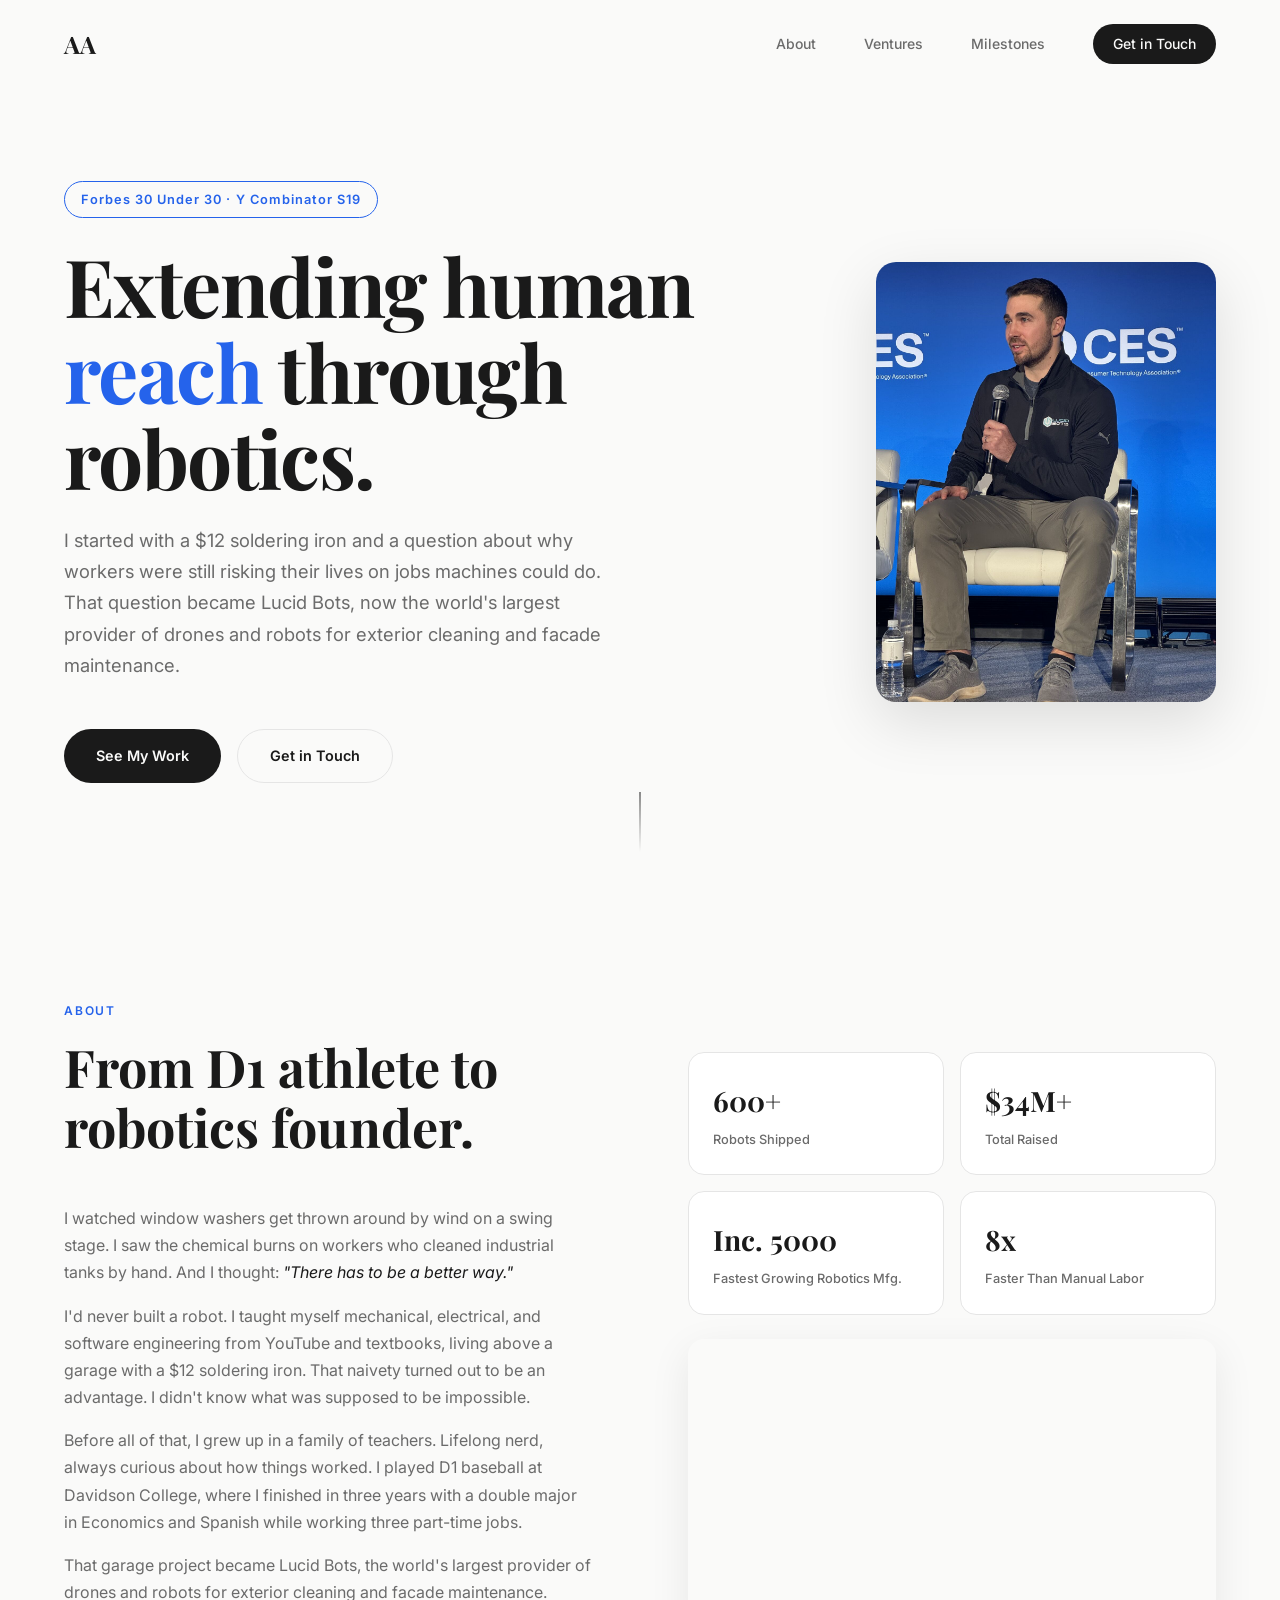
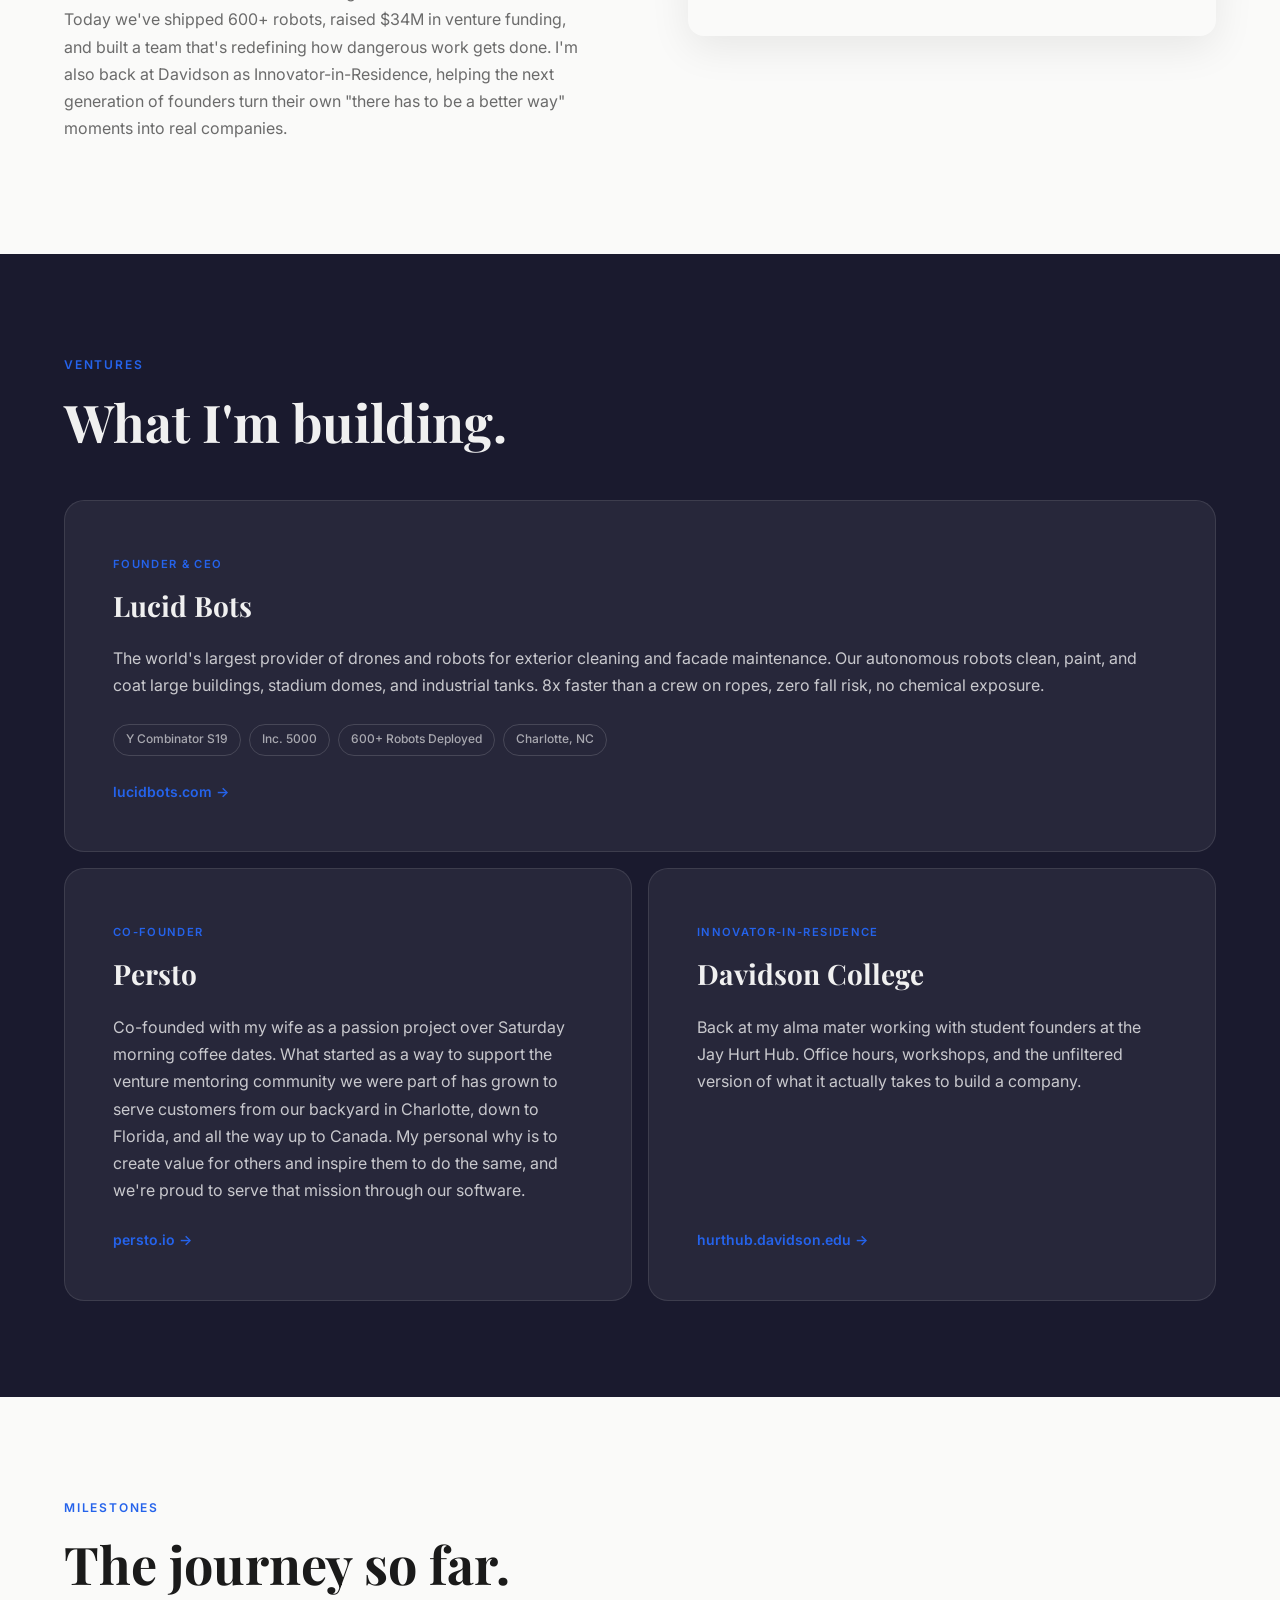
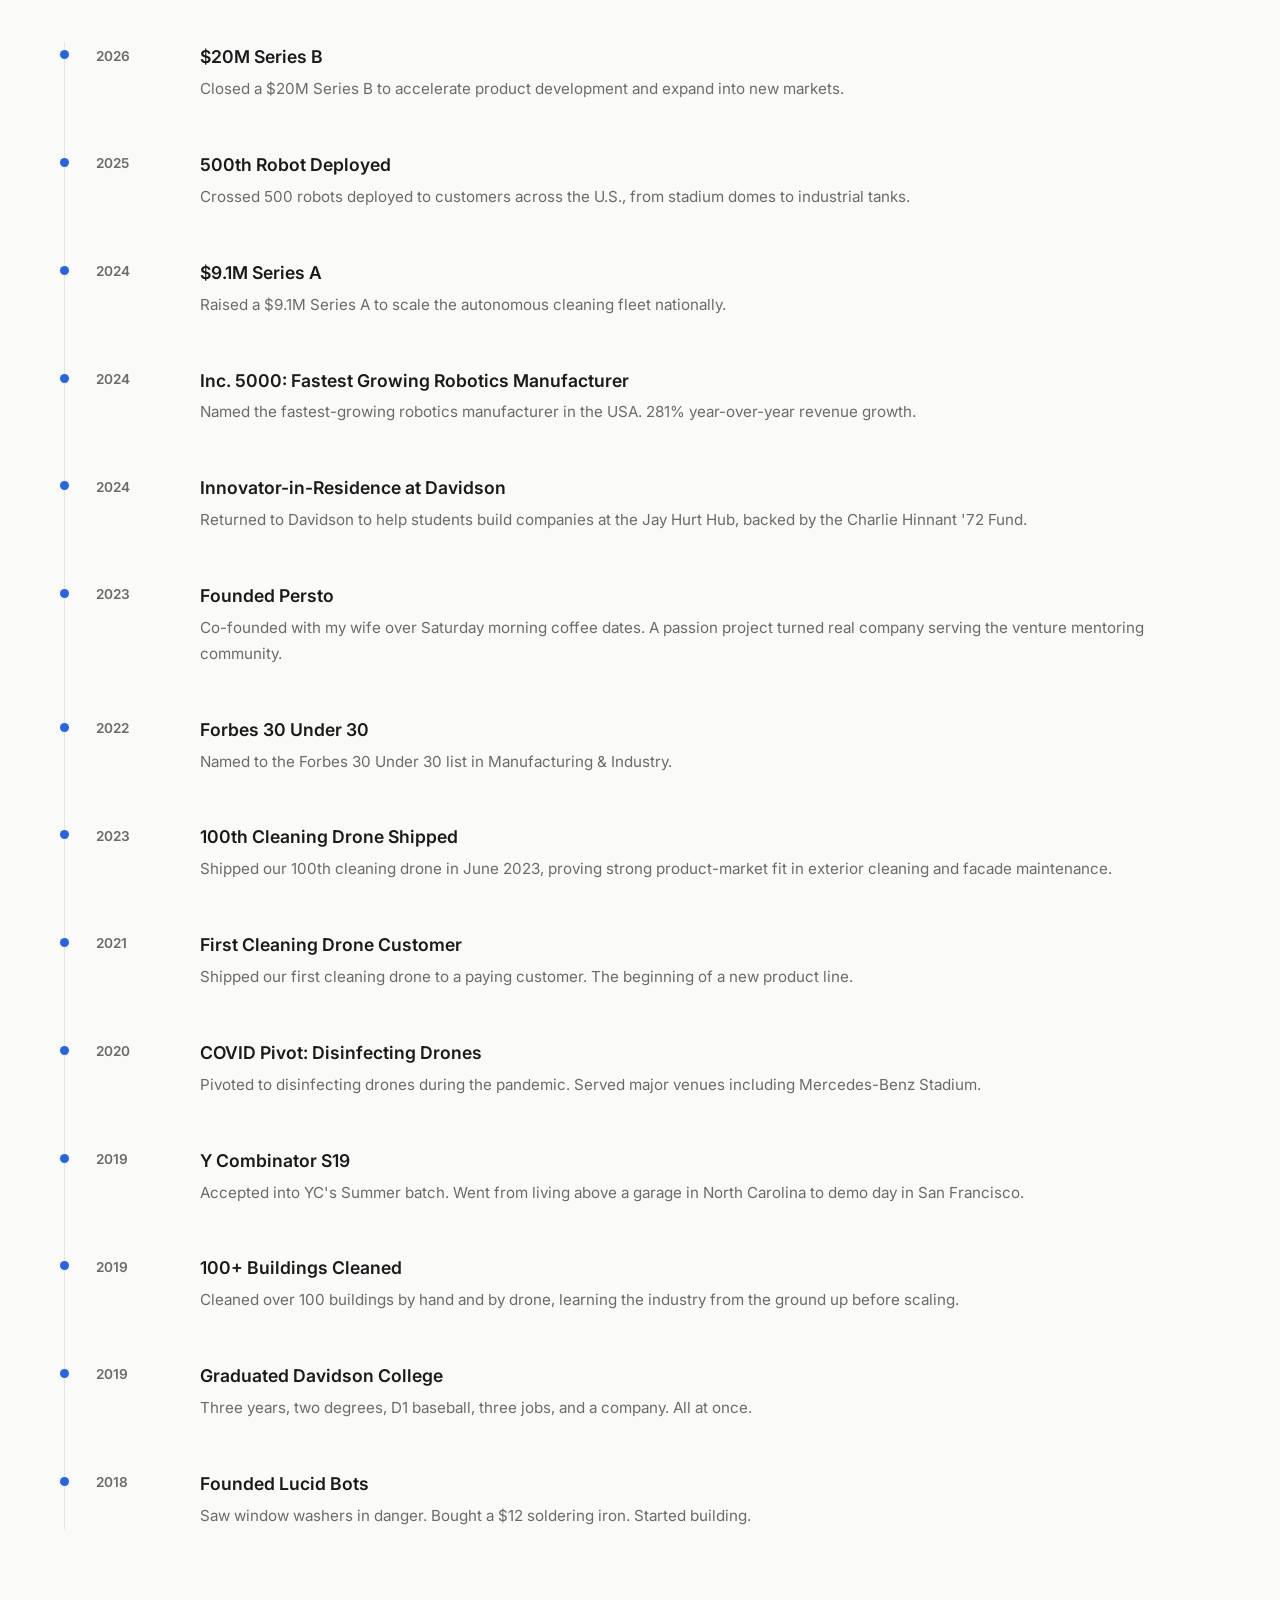
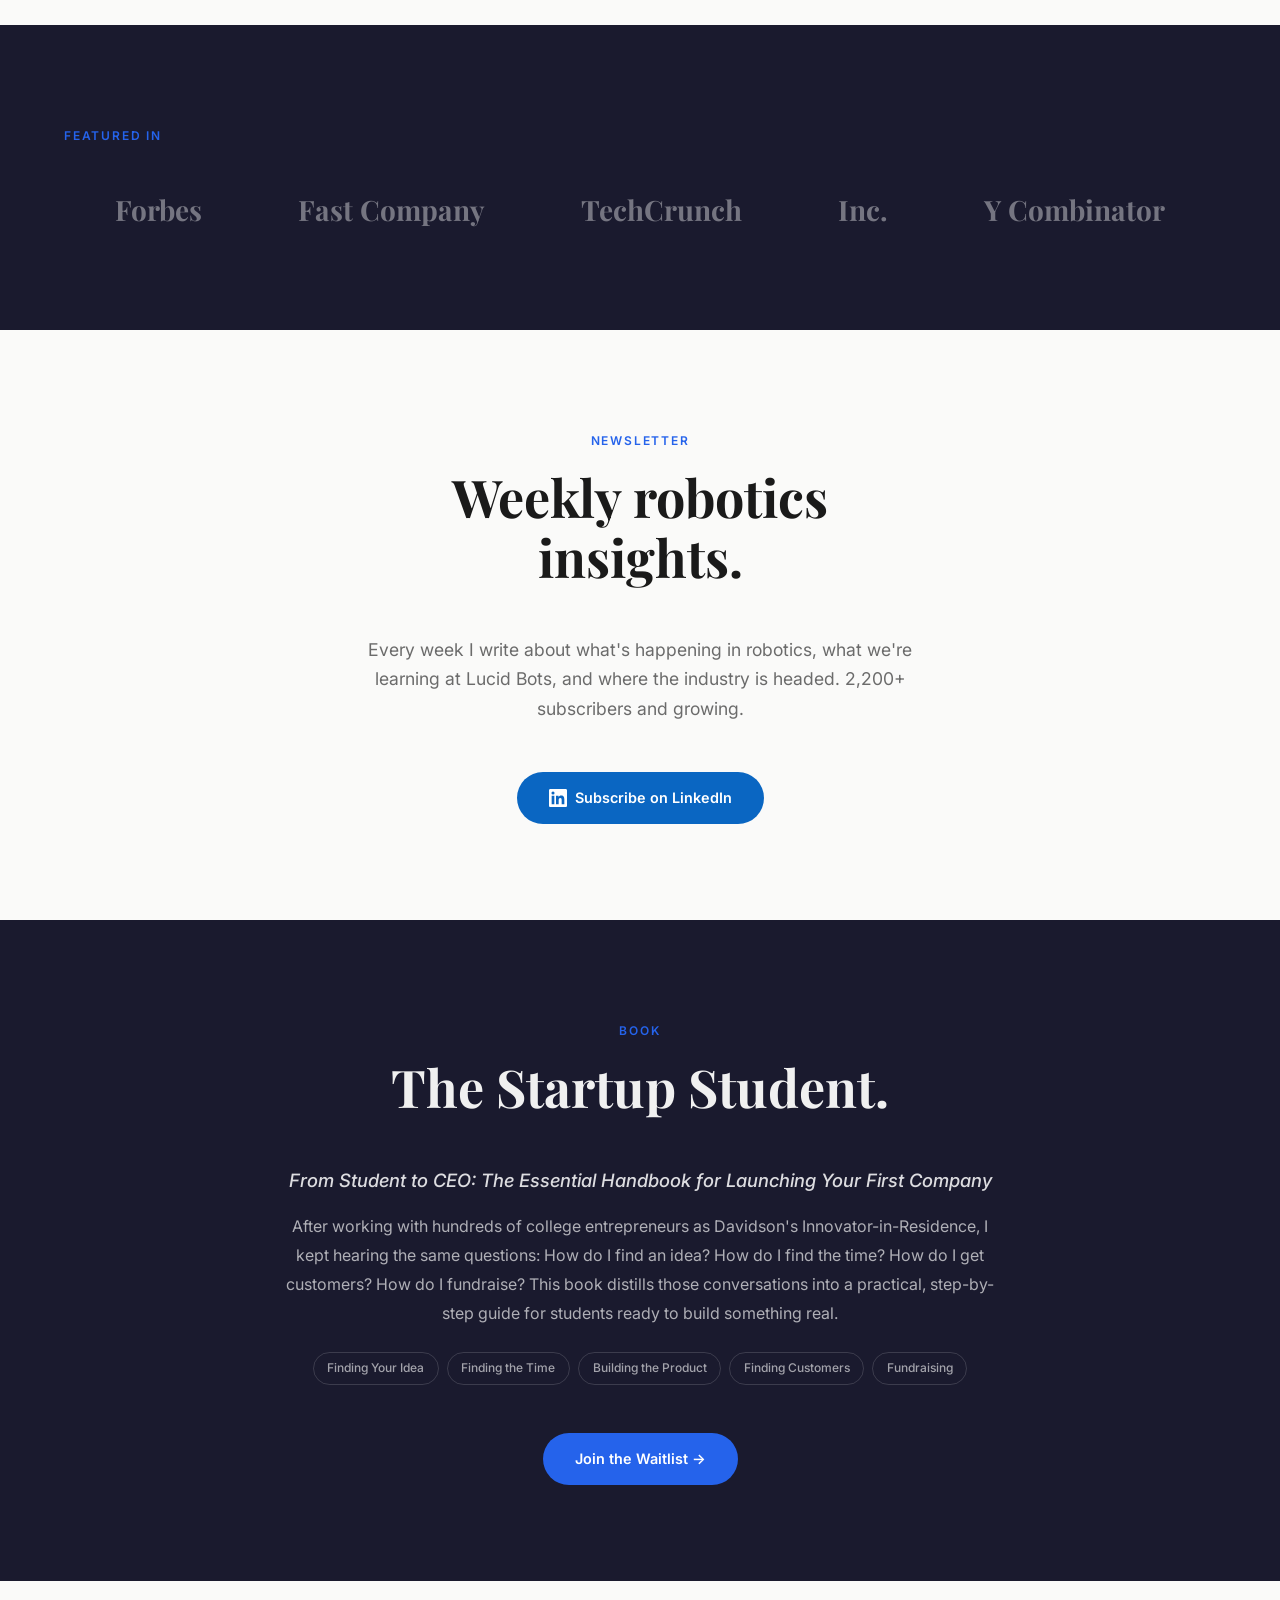
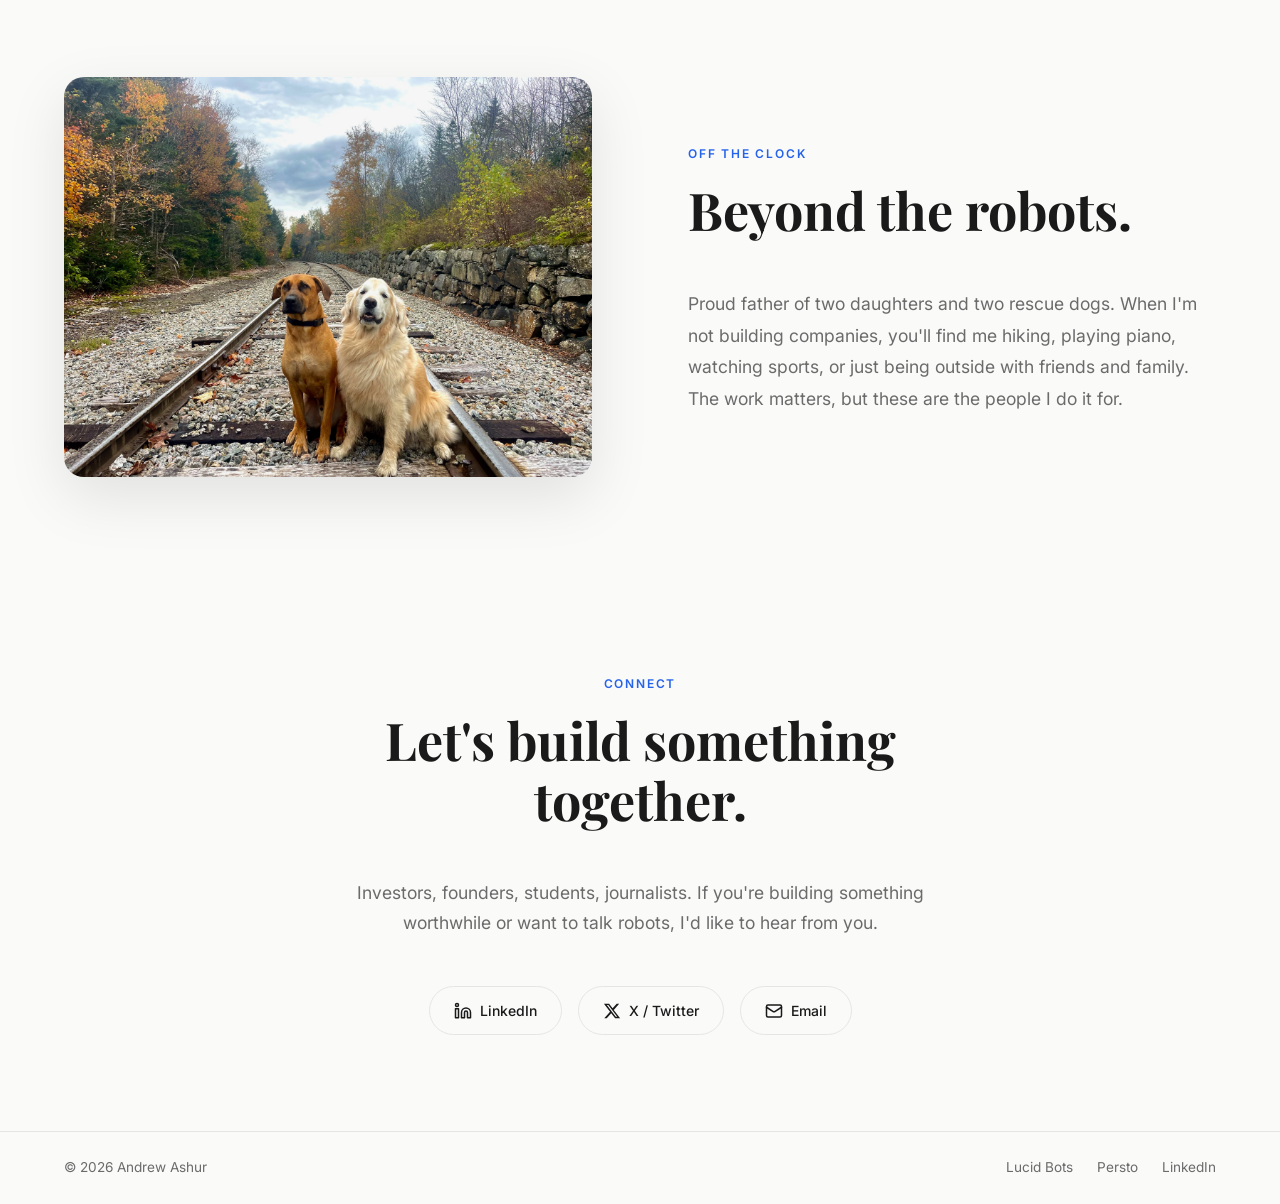
==== index.html @ 7f436423 "Security hardening: pin Actions to SHA, sandbox iframe, deploy dist only - Pin all GitHub Actions to" ====
<!DOCTYPE html>
<html lang="en" itemscope itemtype="https://schema.org/Person">
<head>
    <meta charset="UTF-8">
    <meta name="viewport" content="width=device-width, initial-scale=1.0">
    <title>Andrew Ashur | Founder & CEO of Lucid Bots | Robotics Entrepreneur</title>
    <meta name="description" content="Andrew Ashur is the Founder & CEO of Lucid Bots, the world's largest provider of drones and robots for exterior cleaning and facade maintenance. Forbes 30 Under 30. Y Combinator S19. Davidson College Innovator-in-Residence.">
    <meta name="keywords" content="Andrew Ashur, Lucid Bots, Persto, robotics, drones, exterior cleaning, facade maintenance, autonomous robots, Forbes 30 Under 30, Y Combinator, Davidson College, Charlotte NC, robotics entrepreneur">
    <meta name="author" content="Andrew Ashur">
    <meta name="robots" content="index, follow, max-image-preview:large, max-snippet:-1">

    <!-- Open Graph -->
    <meta property="og:title" content="Andrew Ashur | Founder & CEO of Lucid Bots">
    <meta property="og:description" content="Founder & CEO of Lucid Bots, the world's largest provider of drones and robots for exterior cleaning and facade maintenance. Forbes 30 Under 30. Y Combinator S19.">
    <meta property="og:type" content="profile">
    <meta property="og:url" content="https://www.andrewashur.com">
    <meta property="og:image" content="https://www.andrewashur.com/hero.jpeg">
    <meta property="og:image:alt" content="Andrew Ashur speaking at CES">
    <meta property="og:site_name" content="Andrew Ashur">
    <meta property="og:locale" content="en_US">
    <meta property="profile:first_name" content="Andrew">
    <meta property="profile:last_name" content="Ashur">

    <!-- Twitter Card -->
    <meta name="twitter:card" content="summary_large_image">
    <meta name="twitter:site" content="@Andrew__Ashur">
    <meta name="twitter:creator" content="@Andrew__Ashur">
    <meta name="twitter:title" content="Andrew Ashur | Founder & CEO of Lucid Bots">
    <meta name="twitter:description" content="Extending human reach through robotics. Founder & CEO of Lucid Bots, the world's largest provider of drones and robots for exterior cleaning and facade maintenance.">
    <meta name="twitter:image" content="https://www.andrewashur.com/hero.jpeg">

    <!-- Structured Data for AI Search -->
    <script type="application/ld+json">
    {
        "@context": "https://schema.org",
        "@type": "Person",
        "name": "Andrew Ashur",
        "url": "https://www.andrewashur.com",
        "image": "https://www.andrewashur.com/hero.jpeg",
        "jobTitle": "Founder & CEO",
        "worksFor": {
            "@type": "Organization",
            "name": "Lucid Bots",
            "url": "https://lucidbots.com",
            "description": "The world's largest provider of drones and robots for exterior cleaning and facade maintenance"
        },
        "alumniOf": {
            "@type": "CollegeOrUniversity",
            "name": "Davidson College"
        },
        "award": ["Forbes 30 Under 30 - Manufacturing & Industry (2022)", "Inc. 5000 - Fastest Growing Robotics Manufacturer (2024)", "Y Combinator S19"],
        "description": "Robotics entrepreneur, Founder & CEO of Lucid Bots, the world's largest provider of drones and robots for exterior cleaning and facade maintenance. Forbes 30 Under 30 honoree and Davidson College Innovator-in-Residence.",
        "knowsAbout": ["Robotics", "Autonomous Drones", "Exterior Cleaning Technology", "Facade Maintenance", "Entrepreneurship", "Hardware Startups", "Student Entrepreneurship"],
        "author": {
            "@type": "Book",
            "name": "The Startup Student",
            "url": "https://www.thestartupstudent.com/",
            "description": "From Student to CEO: The Essential Handbook for Launching Your First Company"
        },
        "sameAs": [
            "https://www.linkedin.com/in/andrewashur/",
            "https://x.com/andrew__ashur",
            "https://lucidbots.com",
            "https://persto.io"
        ]
    }
    </script>

    <!-- Organization Structured Data -->
    <script type="application/ld+json">
    {
        "@context": "https://schema.org",
        "@type": "Organization",
        "name": "Lucid Bots",
        "url": "https://lucidbots.com",
        "founder": {
            "@type": "Person",
            "name": "Andrew Ashur"
        },
        "description": "The world's largest provider of drones and robots for exterior cleaning and facade maintenance. Autonomous robots that clean, paint, and coat large buildings, stadium domes, and industrial tanks.",
        "foundingDate": "2018",
        "numberOfEmployees": {"@type": "QuantitativeValue", "value": "50+"},
        "address": {
            "@type": "PostalAddress",
            "addressLocality": "Charlotte",
            "addressRegion": "NC",
            "addressCountry": "US"
        }
    }
    </script>

    <link rel="canonical" href="https://www.andrewashur.com">
    <link rel="icon" type="image/svg+xml" href="favicon.svg">
    <link rel="preconnect" href="https://fonts.googleapis.com">
    <link rel="preconnect" href="https://fonts.gstatic.com" crossorigin>
    <link rel="preload" as="style" href="https://fonts.googleapis.com/css2?family=Inter:wght@400;500;600;700&family=Playfair+Display:wght@700&display=swap">
    <link href="https://fonts.googleapis.com/css2?family=Inter:wght@400;500;600;700&family=Playfair+Display:wght@700&display=swap" rel="stylesheet">
    <link rel="stylesheet" href="style.css">
</head>
<body>
    <!-- Navigation -->
    <nav class="nav" id="nav" aria-label="Main navigation">
        <div class="nav-inner">
            <a href="#" class="nav-logo" aria-label="Andrew Ashur - Home">AA</a>
            <div class="nav-links">
                <a href="#about">About</a>
                <a href="#ventures">Ventures</a>
                <a href="#milestones">Milestones</a>
                <a href="#contact" class="nav-cta">Get in Touch</a>
            </div>
            <button class="nav-toggle" id="nav-toggle" aria-label="Toggle menu" aria-expanded="false">
                <span></span>
                <span></span>
            </button>
        </div>
    </nav>

    <!-- Mobile Menu -->
    <div class="mobile-menu" id="mobile-menu" role="dialog" aria-label="Mobile navigation">
        <a href="#about">About</a>
        <a href="#ventures">Ventures</a>
        <a href="#milestones">Milestones</a>
        <a href="#contact">Get in Touch</a>
    </div>

    <!-- Hero -->
    <header class="hero" id="hero">
        <div class="hero-content">
            <div class="hero-badge">Forbes 30 Under 30 &middot; Y Combinator S19</div>
            <h1 class="hero-title">
                Extending human<br>
                <span class="hero-accent">reach</span> through<br>
                robotics.
            </h1>
            <p class="hero-sub">
                I started with a $12 soldering iron and a question about why workers were still risking their lives on jobs machines could do. That question became Lucid Bots, now the world's largest provider of drones and robots for exterior cleaning and facade maintenance.
            </p>
            <div class="hero-actions">
                <a href="#ventures" class="btn btn-primary">See My Work</a>
                <a href="#contact" class="btn btn-outline">Get in Touch</a>
            </div>
        </div>
        <div class="hero-image">
            <img src="hero.jpeg" alt="Andrew Ashur, Founder and CEO of Lucid Bots, speaking on stage at CES" width="480" height="640" loading="eager" itemprop="image">
        </div>
        <div class="hero-scroll" aria-hidden="true">
            <div class="hero-scroll-line"></div>
        </div>
    </header>

    <!-- About -->
    <section class="section" id="about">
        <div class="container">
            <div class="about-grid">
                <div class="about-text">
                    <span class="section-label">About</span>
                    <h2 class="section-title">From D1 athlete to<br>robotics founder.</h2>
                    <p>I watched window washers get thrown around by wind on a swing stage. I saw the chemical burns on workers who cleaned industrial tanks by hand. And I thought: <em>"There has to be a better way."</em></p>
                    <p>I'd never built a robot. I taught myself mechanical, electrical, and software engineering from YouTube and textbooks, living above a garage with a $12 soldering iron. That naivety turned out to be an advantage. I didn't know what was supposed to be impossible.</p>
                    <p>Before all of that, I grew up in a family of teachers. Lifelong nerd, always curious about how things worked. I played D1 baseball at Davidson College, where I finished in three years with a double major in Economics and Spanish while working three part-time jobs.</p>
                    <p>That garage project became Lucid Bots, the world's largest provider of drones and robots for exterior cleaning and facade maintenance. Today we've shipped 600+ robots, raised $34M in venture funding, and built a team that's redefining how dangerous work gets done. I'm also back at Davidson as Innovator-in-Residence, helping the next generation of founders turn their own "there has to be a better way" moments into real companies.</p>
                </div>
                <div class="about-sidebar">
                    <div class="about-stats">
                        <div class="stat-card">
                            <div class="stat-number">600+</div>
                            <div class="stat-label">Robots Shipped</div>
                        </div>
                        <div class="stat-card">
                            <div class="stat-number">$34M+</div>
                            <div class="stat-label">Total Raised</div>
                        </div>
                        <div class="stat-card">
                            <div class="stat-number">Inc. 5000</div>
                            <div class="stat-label">Fastest Growing Robotics Mfg.</div>
                        </div>
                        <div class="stat-card">
                            <div class="stat-number">8x</div>
                            <div class="stat-label">Faster Than Manual Labor</div>
                        </div>
                    </div>
                    <div class="about-video">
                        <iframe
                            src="https://www.youtube.com/embed/DJdB26H0Xu0?start=51"
                            title="Lucid Bots autonomous cleaning drone in action"
                            frameborder="0"
                            allow="accelerometer; autoplay; clipboard-write; encrypted-media; gyroscope; picture-in-picture"
                            allowfullscreen
                            loading="lazy"
                            sandbox="allow-scripts allow-same-origin allow-presentation"
                        ></iframe>
                    </div>
                </div>
            </div>
        </div>
    </section>

    <!-- Ventures -->
    <section class="section section-dark" id="ventures">
        <div class="container">
            <span class="section-label">Ventures</span>
            <h2 class="section-title">What I'm building.</h2>
            <div class="ventures-grid">
                <article class="venture-card venture-card-featured">
                    <div class="venture-header">
                        <div class="venture-tag">Founder & CEO</div>
                        <h3 class="venture-name">Lucid Bots</h3>
                    </div>
                    <p class="venture-desc">The world's largest provider of drones and robots for exterior cleaning and facade maintenance. Our autonomous robots clean, paint, and coat large buildings, stadium domes, and industrial tanks. 8x faster than a crew on ropes, zero fall risk, no chemical exposure.</p>
                    <div class="venture-highlights">
                        <span>Y Combinator S19</span>
                        <span>Inc. 5000</span>
                        <span>600+ Robots Deployed</span>
                        <span>Charlotte, NC</span>
                    </div>
                    <a href="https://lucidbots.com" target="_blank" rel="noopener" class="venture-link">lucidbots.com &rarr;</a>
                </article>
                <article class="venture-card">
                    <div class="venture-header">
                        <div class="venture-tag">Co-Founder</div>
                        <h3 class="venture-name">Persto</h3>
                    </div>
                    <p class="venture-desc">Co-founded with my wife as a passion project over Saturday morning coffee dates. What started as a way to support the venture mentoring community we were part of has grown to serve customers from our backyard in Charlotte, down to Florida, and all the way up to Canada. My personal why is to create value for others and inspire them to do the same, and we're proud to serve that mission through our software.</p>
                    <a href="https://persto.io" target="_blank" rel="noopener" class="venture-link">persto.io &rarr;</a>
                </article>
                <article class="venture-card">
                    <div class="venture-header">
                        <div class="venture-tag">Innovator-in-Residence</div>
                        <h3 class="venture-name">Davidson College</h3>
                    </div>
                    <p class="venture-desc">Back at my alma mater working with student founders at the Jay Hurt Hub. Office hours, workshops, and the unfiltered version of what it actually takes to build a company.</p>
                    <a href="https://hurthub.davidson.edu" target="_blank" rel="noopener" class="venture-link">hurthub.davidson.edu &rarr;</a>
                </article>
            </div>
        </div>
    </section>

    <!-- Milestones -->
    <section class="section" id="milestones">
        <div class="container">
            <span class="section-label">Milestones</span>
            <h2 class="section-title">The journey so far.</h2>
            <div class="timeline" role="list">
                <div class="timeline-item" role="listitem">
                    <div class="timeline-year">2026</div>
                    <div class="timeline-content">
                        <h3>$20M Series B</h3>
                        <p>Closed a $20M Series B to accelerate product development and expand into new markets.</p>
                    </div>
                </div>
                <div class="timeline-item" role="listitem">
                    <div class="timeline-year">2025</div>
                    <div class="timeline-content">
                        <h3>500th Robot Deployed</h3>
                        <p>Crossed 500 robots deployed to customers across the U.S., from stadium domes to industrial tanks.</p>
                    </div>
                </div>
                <div class="timeline-item" role="listitem">
                    <div class="timeline-year">2024</div>
                    <div class="timeline-content">
                        <h3>$9.1M Series A</h3>
                        <p>Raised a $9.1M Series A to scale the autonomous cleaning fleet nationally.</p>
                    </div>
                </div>
                <div class="timeline-item" role="listitem">
                    <div class="timeline-year">2024</div>
                    <div class="timeline-content">
                        <h3>Inc. 5000: Fastest Growing Robotics Manufacturer</h3>
                        <p>Named the fastest-growing robotics manufacturer in the USA. 281% year-over-year revenue growth.</p>
                    </div>
                </div>
                <div class="timeline-item" role="listitem">
                    <div class="timeline-year">2024</div>
                    <div class="timeline-content">
                        <h3>Innovator-in-Residence at Davidson</h3>
                        <p>Returned to Davidson to help students build companies at the Jay Hurt Hub, backed by the Charlie Hinnant '72 Fund.</p>
                    </div>
                </div>
                <div class="timeline-item" role="listitem">
                    <div class="timeline-year">2023</div>
                    <div class="timeline-content">
                        <h3>Founded Persto</h3>
                        <p>Co-founded with my wife over Saturday morning coffee dates. A passion project turned real company serving the venture mentoring community.</p>
                    </div>
                </div>
                <div class="timeline-item" role="listitem">
                    <div class="timeline-year">2022</div>
                    <div class="timeline-content">
                        <h3>Forbes 30 Under 30</h3>
                        <p>Named to the Forbes 30 Under 30 list in Manufacturing & Industry.</p>
                    </div>
                </div>
                <div class="timeline-item" role="listitem">
                    <div class="timeline-year">2023</div>
                    <div class="timeline-content">
                        <h3>100th Cleaning Drone Shipped</h3>
                        <p>Shipped our 100th cleaning drone in June 2023, proving strong product-market fit in exterior cleaning and facade maintenance.</p>
                    </div>
                </div>
                <div class="timeline-item" role="listitem">
                    <div class="timeline-year">2021</div>
                    <div class="timeline-content">
                        <h3>First Cleaning Drone Customer</h3>
                        <p>Shipped our first cleaning drone to a paying customer. The beginning of a new product line.</p>
                    </div>
                </div>
                <div class="timeline-item" role="listitem">
                    <div class="timeline-year">2020</div>
                    <div class="timeline-content">
                        <h3>COVID Pivot: Disinfecting Drones</h3>
                        <p>Pivoted to disinfecting drones during the pandemic. Served major venues including Mercedes-Benz Stadium.</p>
                    </div>
                </div>
                <div class="timeline-item" role="listitem">
                    <div class="timeline-year">2019</div>
                    <div class="timeline-content">
                        <h3>Y Combinator S19</h3>
                        <p>Accepted into YC's Summer batch. Went from living above a garage in North Carolina to demo day in San Francisco.</p>
                    </div>
                </div>
                <div class="timeline-item" role="listitem">
                    <div class="timeline-year">2019</div>
                    <div class="timeline-content">
                        <h3>100+ Buildings Cleaned</h3>
                        <p>Cleaned over 100 buildings by hand and by drone, learning the industry from the ground up before scaling.</p>
                    </div>
                </div>
                <div class="timeline-item" role="listitem">
                    <div class="timeline-year">2019</div>
                    <div class="timeline-content">
                        <h3>Graduated Davidson College</h3>
                        <p>Three years, two degrees, D1 baseball, three jobs, and a company. All at once.</p>
                    </div>
                </div>
                <div class="timeline-item" role="listitem">
                    <div class="timeline-year">2018</div>
                    <div class="timeline-content">
                        <h3>Founded Lucid Bots</h3>
                        <p>Saw window washers in danger. Bought a $12 soldering iron. Started building.</p>
                    </div>
                </div>
            </div>
        </div>
    </section>

    <!-- Featured In -->
    <section class="section section-dark" id="press" aria-label="Press features">
        <div class="container">
            <span class="section-label">Featured In</span>
            <div class="press-logos">
                <div class="press-logo">Forbes</div>
                <div class="press-logo">Fast Company</div>
                <div class="press-logo">TechCrunch</div>
                <div class="press-logo">Inc.</div>
                <div class="press-logo">Y Combinator</div>
            </div>
        </div>
    </section>

    <!-- Newsletter -->
    <section class="section" id="newsletter">
        <div class="container newsletter-container">
            <span class="section-label">Newsletter</span>
            <h2 class="section-title">Weekly robotics insights.</h2>
            <p class="newsletter-desc">Every week I write about what's happening in robotics, what we're learning at Lucid Bots, and where the industry is headed. 2,200+ subscribers and growing.</p>
            <a class="newsletter-btn" href="https://www.linkedin.com/build-relation/newsletter-follow?entityUrn=7219884455971229696" target="_blank" rel="noopener">
                <svg width="20" height="20" viewBox="0 0 24 24" fill="currentColor" aria-hidden="true"><path d="M20.447 20.452h-3.554v-5.569c0-1.328-.027-3.037-1.852-3.037-1.853 0-2.136 1.445-2.136 2.939v5.667H9.351V9h3.414v1.561h.046c.477-.9 1.637-1.85 3.37-1.85 3.601 0 4.267 2.37 4.267 5.455v6.286zM5.337 7.433a2.062 2.062 0 01-2.063-2.065 2.064 2.064 0 112.063 2.065zm1.782 13.019H3.555V9h3.564v11.452zM22.225 0H1.771C.792 0 0 .774 0 1.729v20.542C0 23.227.792 24 1.771 24h20.451C23.2 24 24 23.227 24 22.271V1.729C24 .774 23.2 0 22.222 0h.003z"/></svg>
                Subscribe on LinkedIn
            </a>
        </div>
    </section>

    <!-- Book -->
    <section class="section section-dark" id="book">
        <div class="container">
            <div class="book-grid">
                <div class="book-text">
                    <span class="section-label">Book</span>
                    <h2 class="section-title">The Startup Student.</h2>
                    <p class="book-subtitle">From Student to CEO: The Essential Handbook for Launching Your First Company</p>
                    <p class="book-desc">After working with hundreds of college entrepreneurs as Davidson's Innovator-in-Residence, I kept hearing the same questions: How do I find an idea? How do I find the time? How do I get customers? How do I fundraise? This book distills those conversations into a practical, step-by-step guide for students ready to build something real.</p>
                    <div class="book-chapters">
                        <span>Finding Your Idea</span>
                        <span>Finding the Time</span>
                        <span>Building the Product</span>
                        <span>Finding Customers</span>
                        <span>Fundraising</span>
                    </div>
                    <a href="https://www.thestartupstudent.com/" target="_blank" rel="noopener" class="btn btn-primary book-btn">Join the Waitlist &rarr;</a>
                </div>
            </div>
        </div>
    </section>

    <!-- Personal -->
    <section class="section" id="personal">
        <div class="container">
            <div class="personal-grid">
                <div class="personal-image">
                    <img src="dogs.jpeg" alt="Andrew Ashur with his two rescue dogs" width="480" height="480" loading="lazy">
                </div>
                <div class="personal-content">
                    <span class="section-label">Off the Clock</span>
                    <h2 class="section-title">Beyond the robots.</h2>
                    <p class="personal-text">Proud father of two daughters and two rescue dogs. When I'm not building companies, you'll find me hiking, playing piano, watching sports, or just being outside with friends and family. The work matters, but these are the people I do it for.</p>
                </div>
            </div>
        </div>
    </section>

    <!-- Contact -->
    <section class="section" id="contact">
        <div class="container contact-container">
            <span class="section-label">Connect</span>
            <h2 class="section-title">Let's build something<br>together.</h2>
            <p class="contact-desc">Investors, founders, students, journalists. If you're building something worthwhile or want to talk robots, I'd like to hear from you.</p>
            <div class="social-links">
                <a href="https://www.linkedin.com/in/andrewashur/" target="_blank" rel="noopener" class="social-link" aria-label="LinkedIn">
                    <svg width="24" height="24" viewBox="0 0 24 24" fill="none" stroke="currentColor" stroke-width="2" stroke-linecap="round" stroke-linejoin="round" aria-hidden="true"><path d="M16 8a6 6 0 0 1 6 6v7h-4v-7a2 2 0 0 0-2-2 2 2 0 0 0-2 2v7h-4v-7a6 6 0 0 1 6-6z"/><rect x="2" y="9" width="4" height="12"/><circle cx="4" cy="4" r="2"/></svg>
                    <span>LinkedIn</span>
                </a>
                <a href="https://x.com/andrew__ashur" target="_blank" rel="noopener" class="social-link" aria-label="X (Twitter)">
                    <svg width="24" height="24" viewBox="0 0 24 24" fill="currentColor" aria-hidden="true"><path d="M18.244 2.25h3.308l-7.227 8.26 8.502 11.24H16.17l-5.214-6.817L4.99 21.75H1.68l7.73-8.835L1.254 2.25H8.08l4.713 6.231zm-1.161 17.52h1.833L7.084 4.126H5.117z"/></svg>
                    <span>X / Twitter</span>
                </a>
                <a href="mailto:aashur@lucidbots.com" class="social-link" aria-label="Email">
                    <svg width="24" height="24" viewBox="0 0 24 24" fill="none" stroke="currentColor" stroke-width="2" stroke-linecap="round" stroke-linejoin="round" aria-hidden="true"><rect x="2" y="4" width="20" height="16" rx="2"/><path d="m22 7-8.97 5.7a1.94 1.94 0 0 1-2.06 0L2 7"/></svg>
                    <span>Email</span>
                </a>
            </div>
        </div>
    </section>

    <!-- Footer -->
    <footer class="footer">
        <div class="container footer-inner">
            <div class="footer-left">
                <span>&copy; 2026 Andrew Ashur</span>
            </div>
            <div class="footer-right">
                <a href="https://lucidbots.com" target="_blank" rel="noopener">Lucid Bots</a>
                <a href="https://persto.io" target="_blank" rel="noopener">Persto</a>
                <a href="https://www.linkedin.com/in/andrewashur/" target="_blank" rel="noopener">LinkedIn</a>
            </div>
        </div>
    </footer>

    <script src="script.js"></script>
</body>
</html>
---- style.css ----
/* ===== RESET & BASE ===== */
*, *::before, *::after {
    margin: 0;
    padding: 0;
    box-sizing: border-box;
}

:root {
    --color-bg: #fafaf9;
    --color-bg-dark: #1a1a2e;
    --color-text: #1a1a1a;
    --color-text-muted: #6b6b6b;
    --color-text-light: #f0f0f0;
    --color-accent: #2563eb;
    --color-accent-hover: #1d4ed8;
    --color-border: #e5e5e5;
    --color-card: #fff;

    --font-sans: 'Inter', -apple-system, BlinkMacSystemFont, 'Segoe UI', sans-serif;
    --font-display: 'Playfair Display', Georgia, serif;

    --space-xs: 0.5rem;
    --space-sm: 1rem;
    --space-md: 1.5rem;
    --space-lg: 3rem;
    --space-xl: 6rem;
    --space-2xl: 10rem;

    --max-width: 1200px;
    --transition: 0.3s cubic-bezier(0.4, 0, 0.2, 1);
}

html {
    scroll-behavior: smooth;
    -webkit-font-smoothing: antialiased;
    -moz-osx-font-smoothing: grayscale;
}

body {
    font-family: var(--font-sans);
    font-size: 1rem;
    line-height: 1.7;
    color: var(--color-text);
    background: var(--color-bg);
    overflow-x: hidden;
}

a {
    color: inherit;
    text-decoration: none;
}

img {
    max-width: 100%;
    display: block;
}

/* ===== UTILITIES ===== */
.container {
    max-width: var(--max-width);
    margin: 0 auto;
    padding: 0 var(--space-md);
}

.section {
    padding: var(--space-xl) 0;
}

.section-dark {
    background: var(--color-bg-dark);
    color: var(--color-text-light);
}

.section-label {
    display: inline-block;
    font-size: 0.75rem;
    font-weight: 600;
    text-transform: uppercase;
    letter-spacing: 0.15em;
    color: var(--color-accent);
    margin-bottom: var(--space-sm);
}

.section-title {
    font-family: var(--font-display);
    font-size: clamp(2rem, 5vw, 3.25rem);
    font-weight: 700;
    line-height: 1.15;
    margin-bottom: var(--space-lg);
}

/* ===== NAVIGATION ===== */
.nav {
    position: fixed;
    top: 0;
    left: 0;
    right: 0;
    z-index: 100;
    padding: var(--space-sm) 0;
    transition: var(--transition);
    background: transparent;
}

.nav.scrolled {
    background: rgba(250, 250, 249, 0.92);
    backdrop-filter: blur(20px);
    -webkit-backdrop-filter: blur(20px);
    border-bottom: 1px solid var(--color-border);
}

.nav-inner {
    max-width: var(--max-width);
    margin: 0 auto;
    padding: 0 var(--space-md);
    display: flex;
    align-items: center;
    justify-content: space-between;
    height: 3.5rem;
}

.nav-logo {
    font-family: var(--font-display);
    font-size: 1.5rem;
    font-weight: 700;
    letter-spacing: -0.02em;
}

.nav-links {
    display: flex;
    align-items: center;
    gap: var(--space-lg);
}

.nav-links a {
    font-size: 0.875rem;
    font-weight: 500;
    color: var(--color-text-muted);
    transition: color var(--transition);
}

.nav-links a:hover {
    color: var(--color-text);
}

.nav-cta {
    background: var(--color-text);
    color: var(--color-bg) !important;
    padding: 0.5rem 1.25rem;
    border-radius: 100px;
    font-size: 0.875rem;
    transition: background var(--transition) !important;
}

.nav-cta:hover {
    background: var(--color-accent) !important;
}

.nav-toggle {
    display: none;
    background: none;
    border: none;
    cursor: pointer;
    width: 2rem;
    height: 2rem;
    position: relative;
    z-index: 110;
}

.nav-toggle span {
    display: block;
    width: 100%;
    height: 2px;
    background: var(--color-text);
    transition: var(--transition);
    position: absolute;
    left: 0;
}

.nav-toggle span:first-child { top: 9px; }
.nav-toggle span:last-child { top: 19px; }

.nav-toggle.active span:first-child {
    transform: rotate(45deg);
    top: 14px;
}

.nav-toggle.active span:last-child {
    transform: rotate(-45deg);
    top: 14px;
}

/* Mobile Menu */
.mobile-menu {
    display: none;
    position: fixed;
    inset: 0;
    z-index: 99;
    background: var(--color-bg);
    flex-direction: column;
    align-items: center;
    justify-content: center;
    gap: var(--space-lg);
    opacity: 0;
    pointer-events: none;
    transition: opacity var(--transition);
}

.mobile-menu.open {
    opacity: 1;
    pointer-events: auto;
}

.mobile-menu a {
    font-size: 1.5rem;
    font-weight: 600;
}

/* ===== HERO ===== */
.hero {
    min-height: 100vh;
    display: grid;
    grid-template-columns: 1fr auto;
    align-items: center;
    gap: var(--space-xl);
    padding: var(--space-2xl) var(--space-md) var(--space-xl);
    max-width: var(--max-width);
    margin: 0 auto;
    position: relative;
}

.hero-content {
    min-width: 0;
}

.hero-image {
    opacity: 0;
    transform: translateY(20px);
    animation: fadeUp 0.8s 1s forwards;
}

.hero-image img {
    width: 340px;
    height: 440px;
    border-radius: 20px;
    object-fit: cover;
    object-position: top center;
    box-shadow: 0 20px 60px rgba(0, 0, 0, 0.12);
}

.hero-badge {
    display: inline-block;
    font-size: 0.8rem;
    font-weight: 600;
    letter-spacing: 0.08em;
    color: var(--color-accent);
    margin-bottom: var(--space-md);
    padding: 0.4rem 1rem;
    border: 1px solid var(--color-accent);
    border-radius: 100px;
    opacity: 0;
    transform: translateY(20px);
    animation: fadeUp 0.8s 0.2s forwards;
}

.hero-title {
    font-family: var(--font-display);
    font-size: clamp(2.5rem, 7vw, 5rem);
    font-weight: 700;
    line-height: 1.08;
    letter-spacing: -0.02em;
    margin-bottom: var(--space-md);
    opacity: 0;
    transform: translateY(20px);
    animation: fadeUp 0.8s 0.4s forwards;
}

.hero-accent {
    color: var(--color-accent);
}

.hero-sub {
    font-size: 1.15rem;
    color: var(--color-text-muted);
    max-width: 540px;
    line-height: 1.7;
    margin-bottom: var(--space-lg);
    opacity: 0;
    transform: translateY(20px);
    animation: fadeUp 0.8s 0.6s forwards;
}

.hero-actions {
    display: flex;
    gap: var(--space-sm);
    flex-wrap: wrap;
    opacity: 0;
    transform: translateY(20px);
    animation: fadeUp 0.8s 0.8s forwards;
}

.hero-scroll {
    position: absolute;
    bottom: var(--space-lg);
    left: 50%;
    transform: translateX(-50%);
    grid-column: 1 / -1;
    opacity: 0;
    animation: fadeIn 1s 1.2s forwards;
}

.hero-scroll-line {
    width: 1px;
    height: 60px;
    background: linear-gradient(to bottom, var(--color-text), transparent);
    animation: scrollPulse 2s ease-in-out infinite;
}

/* ===== BUTTONS ===== */
.btn {
    display: inline-flex;
    align-items: center;
    padding: 0.85rem 2rem;
    font-size: 0.9rem;
    font-weight: 600;
    border-radius: 100px;
    transition: all var(--transition);
    cursor: pointer;
    border: none;
}

.btn-primary {
    background: var(--color-text);
    color: var(--color-bg);
}

.btn-primary:hover {
    background: var(--color-accent);
    transform: translateY(-2px);
    box-shadow: 0 8px 30px rgba(37, 99, 235, 0.25);
}

.btn-outline {
    border: 1.5px solid var(--color-border);
    background: transparent;
    color: var(--color-text);
}

.btn-outline:hover {
    border-color: var(--color-text);
    transform: translateY(-2px);
}

/* ===== ABOUT ===== */
.about-grid {
    display: grid;
    grid-template-columns: 1fr 1fr;
    gap: var(--space-xl);
    align-items: start;
}

.about-sidebar {
    display: flex;
    flex-direction: column;
    gap: var(--space-md);
    margin-top: 3.5rem;
}

.about-text p {
    color: var(--color-text-muted);
    margin-bottom: var(--space-sm);
}

.about-text em {
    color: var(--color-text);
    font-style: italic;
}

.about-stats {
    display: grid;
    grid-template-columns: 1fr 1fr;
    gap: var(--space-sm);
}

.about-video {
    position: relative;
    width: 100%;
    padding-bottom: 56.25%;
    border-radius: 16px;
    overflow: hidden;
    box-shadow: 0 12px 40px rgba(0, 0, 0, 0.08);
}

.about-video iframe {
    position: absolute;
    top: 0;
    left: 0;
    width: 100%;
    height: 100%;
    border-radius: 16px;
}

.stat-card {
    background: var(--color-card);
    border: 1px solid var(--color-border);
    border-radius: 16px;
    padding: var(--space-md);
    transition: all var(--transition);
}

.stat-card:hover {
    border-color: var(--color-accent);
    transform: translateY(-4px);
    box-shadow: 0 12px 40px rgba(0, 0, 0, 0.06);
}

.stat-number {
    font-family: var(--font-display);
    font-size: 1.75rem;
    font-weight: 700;
    margin-bottom: 0.25rem;
    color: var(--color-text);
}

.stat-label {
    font-size: 0.8rem;
    color: var(--color-text-muted);
    font-weight: 500;
}

/* ===== VENTURES ===== */
.ventures-grid {
    display: grid;
    grid-template-columns: 1fr 1fr;
    gap: var(--space-sm);
}

.venture-card {
    background: rgba(255, 255, 255, 0.06);
    border: 1px solid rgba(255, 255, 255, 0.1);
    border-radius: 20px;
    padding: var(--space-lg);
    display: flex;
    flex-direction: column;
    transition: all var(--transition);
}

.venture-card:hover {
    background: rgba(255, 255, 255, 0.1);
    border-color: rgba(255, 255, 255, 0.2);
    transform: translateY(-4px);
}

.venture-card-featured {
    grid-column: 1 / -1;
}

.venture-header {
    margin-bottom: var(--space-sm);
}

.venture-tag {
    display: inline-block;
    font-size: 0.7rem;
    font-weight: 600;
    text-transform: uppercase;
    letter-spacing: 0.12em;
    color: var(--color-accent);
    margin-bottom: var(--space-xs);
}

.venture-name {
    font-family: var(--font-display);
    font-size: 1.75rem;
    font-weight: 700;
}

.venture-desc {
    color: rgba(255, 255, 255, 0.75);
    flex: 1;
    margin-bottom: var(--space-md);
    line-height: 1.7;
}

.venture-highlights {
    display: flex;
    flex-wrap: wrap;
    gap: var(--space-xs);
    margin-bottom: var(--space-md);
}

.venture-highlights span {
    font-size: 0.75rem;
    font-weight: 500;
    padding: 0.3rem 0.75rem;
    border: 1px solid rgba(255, 255, 255, 0.15);
    border-radius: 100px;
    color: rgba(255, 255, 255, 0.6);
}

.venture-link {
    font-size: 0.875rem;
    font-weight: 600;
    color: var(--color-accent);
    transition: var(--transition);
}

.venture-link:hover {
    letter-spacing: 0.02em;
}

/* ===== TIMELINE ===== */
.timeline {
    position: relative;
    padding-left: 2rem;
}

.timeline::before {
    content: '';
    position: absolute;
    left: 0;
    top: 0;
    bottom: 0;
    width: 1px;
    background: var(--color-border);
}

.timeline-item {
    position: relative;
    padding-bottom: var(--space-lg);
    display: grid;
    grid-template-columns: 80px 1fr;
    gap: var(--space-md);
}

.timeline-item::before {
    content: '';
    position: absolute;
    left: -2rem;
    top: 0.5rem;
    width: 9px;
    height: 9px;
    border-radius: 50%;
    background: var(--color-accent);
    transform: translateX(-4px);
}

.timeline-item:last-child {
    padding-bottom: 0;
}

.timeline-year {
    font-size: 0.85rem;
    font-weight: 600;
    color: var(--color-text-muted);
    padding-top: 0.15rem;
}

.timeline-content h3 {
    font-size: 1.1rem;
    font-weight: 600;
    margin-bottom: 0.25rem;
}

.timeline-content p {
    color: var(--color-text-muted);
    font-size: 0.95rem;
}

/* ===== PRESS ===== */
.press-logos {
    display: flex;
    justify-content: center;
    align-items: center;
    gap: var(--space-xl);
    flex-wrap: wrap;
    margin-top: var(--space-md);
}

.press-logo {
    font-family: var(--font-display);
    font-size: 1.75rem;
    font-weight: 700;
    color: rgba(255, 255, 255, 0.4);
    transition: color var(--transition);
}

.press-logo:hover {
    color: rgba(255, 255, 255, 0.85);
}

/* ===== NEWSLETTER ===== */
.newsletter-container {
    text-align: center;
    max-width: 640px;
}

.newsletter-desc {
    color: var(--color-text-muted);
    font-size: 1.1rem;
    margin-bottom: var(--space-lg);
}

.newsletter-btn {
    display: inline-flex;
    align-items: center;
    gap: 0.5rem;
    padding: 0.85rem 2rem;
    font-size: 0.9rem;
    font-weight: 600;
    color: #fff;
    background: #0A66C2;
    border-radius: 100px;
    transition: all var(--transition);
}

.newsletter-btn:hover {
    background: #004182;
    transform: translateY(-2px);
    box-shadow: 0 8px 30px rgba(10, 102, 194, 0.3);
    color: #fff;
}

.newsletter-btn svg {
    width: 18px;
    height: 18px;
}

/* ===== BOOK ===== */
.book-grid {
    max-width: 720px;
    margin: 0 auto;
    text-align: center;
}

.book-subtitle {
    font-size: 1.15rem;
    font-weight: 500;
    color: rgba(255, 255, 255, 0.85);
    font-style: italic;
    margin-bottom: var(--space-sm);
}

.book-desc {
    color: rgba(255, 255, 255, 0.65);
    line-height: 1.8;
    margin-bottom: var(--space-md);
}

.book-chapters {
    display: flex;
    flex-wrap: wrap;
    justify-content: center;
    gap: var(--space-xs);
    margin-bottom: var(--space-lg);
}

.book-chapters span {
    font-size: 0.75rem;
    font-weight: 500;
    padding: 0.35rem 0.85rem;
    border: 1px solid rgba(255, 255, 255, 0.15);
    border-radius: 100px;
    color: rgba(255, 255, 255, 0.6);
}

.book-btn {
    background: var(--color-accent);
    color: #fff;
}

.book-btn:hover {
    background: var(--color-accent-hover);
    color: #fff;
}

/* ===== PERSONAL ===== */
.personal-grid {
    display: grid;
    grid-template-columns: 1fr 1fr;
    gap: var(--space-xl);
    align-items: center;
}

.personal-image img {
    width: 100%;
    height: 400px;
    object-fit: cover;
    border-radius: 20px;
    box-shadow: 0 20px 60px rgba(0, 0, 0, 0.1);
}

.personal-text {
    color: var(--color-text-muted);
    font-size: 1.1rem;
    line-height: 1.8;
}

/* ===== CONTACT ===== */
.contact-container {
    text-align: center;
    max-width: 640px;
}

.contact-desc {
    color: var(--color-text-muted);
    margin-bottom: var(--space-lg);
    font-size: 1.1rem;
}

.social-links {
    display: flex;
    justify-content: center;
    gap: var(--space-sm);
    flex-wrap: wrap;
}

.social-link {
    display: inline-flex;
    align-items: center;
    gap: 0.5rem;
    padding: 0.75rem 1.5rem;
    border: 1px solid var(--color-border);
    border-radius: 100px;
    font-size: 0.875rem;
    font-weight: 500;
    transition: all var(--transition);
}

.social-link:hover {
    border-color: var(--color-accent);
    color: var(--color-accent);
    transform: translateY(-2px);
    box-shadow: 0 8px 30px rgba(37, 99, 235, 0.1);
}

.social-link svg {
    width: 18px;
    height: 18px;
}

/* ===== FOOTER ===== */
.footer {
    padding: var(--space-md) 0;
    border-top: 1px solid var(--color-border);
}

.footer-inner {
    display: flex;
    justify-content: space-between;
    align-items: center;
}

.footer-left {
    font-size: 0.85rem;
    color: var(--color-text-muted);
}

.footer-right {
    display: flex;
    gap: var(--space-md);
}

.footer-right a {
    font-size: 0.85rem;
    color: var(--color-text-muted);
    transition: color var(--transition);
}

.footer-right a:hover {
    color: var(--color-text);
}

/* ===== ANIMATIONS ===== */
@keyframes fadeUp {
    to {
        opacity: 1;
        transform: translateY(0);
    }
}

@keyframes fadeIn {
    to { opacity: 1; }
}

@keyframes scrollPulse {
    0%, 100% { opacity: 1; transform: scaleY(1); }
    50% { opacity: 0.4; transform: scaleY(0.6); }
}

/* Scroll reveal */
.reveal {
    opacity: 0;
    transform: translateY(30px);
    transition: opacity 0.8s cubic-bezier(0.4, 0, 0.2, 1), transform 0.8s cubic-bezier(0.4, 0, 0.2, 1);
}

.reveal.visible {
    opacity: 1;
    transform: translateY(0);
}

/* ===== RESPONSIVE ===== */

/* Tablet landscape */
@media (max-width: 1024px) {
    .hero {
        gap: var(--space-lg);
    }

    .hero-image img {
        width: 280px;
        height: 360px;
    }

    .about-grid {
        gap: var(--space-lg);
    }

    .press-logos {
        gap: var(--space-lg);
    }
}

/* Tablet portrait and mobile */
@media (max-width: 768px) {
    .nav-links { display: none; }
    .nav-toggle { display: block; }
    .mobile-menu { display: flex; }

    .section {
        padding: var(--space-lg) 0;
    }

    .hero {
        grid-template-columns: 1fr;
        padding: 7rem var(--space-md) var(--space-lg);
        min-height: auto;
        gap: var(--space-md);
        text-align: center;
    }

    .hero-image {
        order: -1;
        justify-self: center;
    }

    .hero-image img {
        width: 200px;
        height: 260px;
        border-radius: 16px;
    }

    .hero-badge {
        font-size: 0.7rem;
    }

    .hero-sub {
        max-width: 100%;
        font-size: 1rem;
    }

    .hero-actions {
        justify-content: center;
    }

    .hero-title {
        font-size: clamp(1.75rem, 8vw, 3rem);
    }

    .about-grid {
        grid-template-columns: 1fr;
        gap: var(--space-lg);
    }

    .about-sidebar {
        margin-top: 0;
    }

    .about-stats {
        grid-template-columns: 1fr 1fr;
    }

    .about-text p {
        font-size: 0.95rem;
    }

    .ventures-grid {
        grid-template-columns: 1fr;
    }

    .venture-card {
        padding: var(--space-md);
    }

    .venture-card-featured {
        grid-column: auto;
    }

    .venture-name {
        font-size: 1.4rem;
    }

    .venture-desc {
        font-size: 0.9rem;
    }

    .timeline-item {
        grid-template-columns: 1fr;
        gap: 0.25rem;
    }

    .timeline-year {
        font-size: 0.8rem;
    }

    .timeline-content h3 {
        font-size: 1rem;
    }

    .timeline-content p {
        font-size: 0.9rem;
    }

    .press-logos {
        gap: var(--space-md);
    }

    .press-logo {
        font-size: 1.25rem;
    }

    .personal-grid {
        grid-template-columns: 1fr;
        gap: var(--space-lg);
    }

    .personal-image img {
        height: 300px;
    }

    .personal-text {
        font-size: 1rem;
    }

    .newsletter-desc {
        font-size: 1rem;
    }

    .contact-desc {
        font-size: 1rem;
    }

    .social-links {
        flex-direction: column;
        align-items: center;
    }

    .footer-inner {
        flex-direction: column;
        gap: var(--space-sm);
        text-align: center;
    }

    .hero-scroll { display: none; }
}

/* Small mobile */
@media (max-width: 480px) {
    .hero {
        padding: 6rem var(--space-sm) var(--space-md);
    }

    .hero-image img {
        width: 160px;
        height: 210px;
    }

    .hero-title {
        font-size: clamp(1.5rem, 8vw, 2.25rem);
    }

    .about-stats {
        grid-template-columns: 1fr;
    }

    .hero-actions {
        flex-direction: column;
        width: 100%;
    }

    .btn {
        justify-content: center;
        width: 100%;
    }

    .stat-card {
        padding: var(--space-sm);
    }

    .stat-number {
        font-size: 1.4rem;
    }

    .section-title {
        font-size: clamp(1.4rem, 6vw, 2rem);
        margin-bottom: var(--space-md);
    }

    .container {
        padding: 0 var(--space-sm);
    }

    .venture-card {
        padding: var(--space-sm);
    }

    .newsletter-btn {
        padding: 0.75rem 1.5rem;
        font-size: 0.85rem;
    }
}

/* Ensure touch targets are large enough on mobile */
@media (pointer: coarse) {
    .nav-toggle {
        width: 2.75rem;
        height: 2.75rem;
    }

    .social-link {
        min-height: 48px;
    }

    .btn {
        min-height: 48px;
    }
}
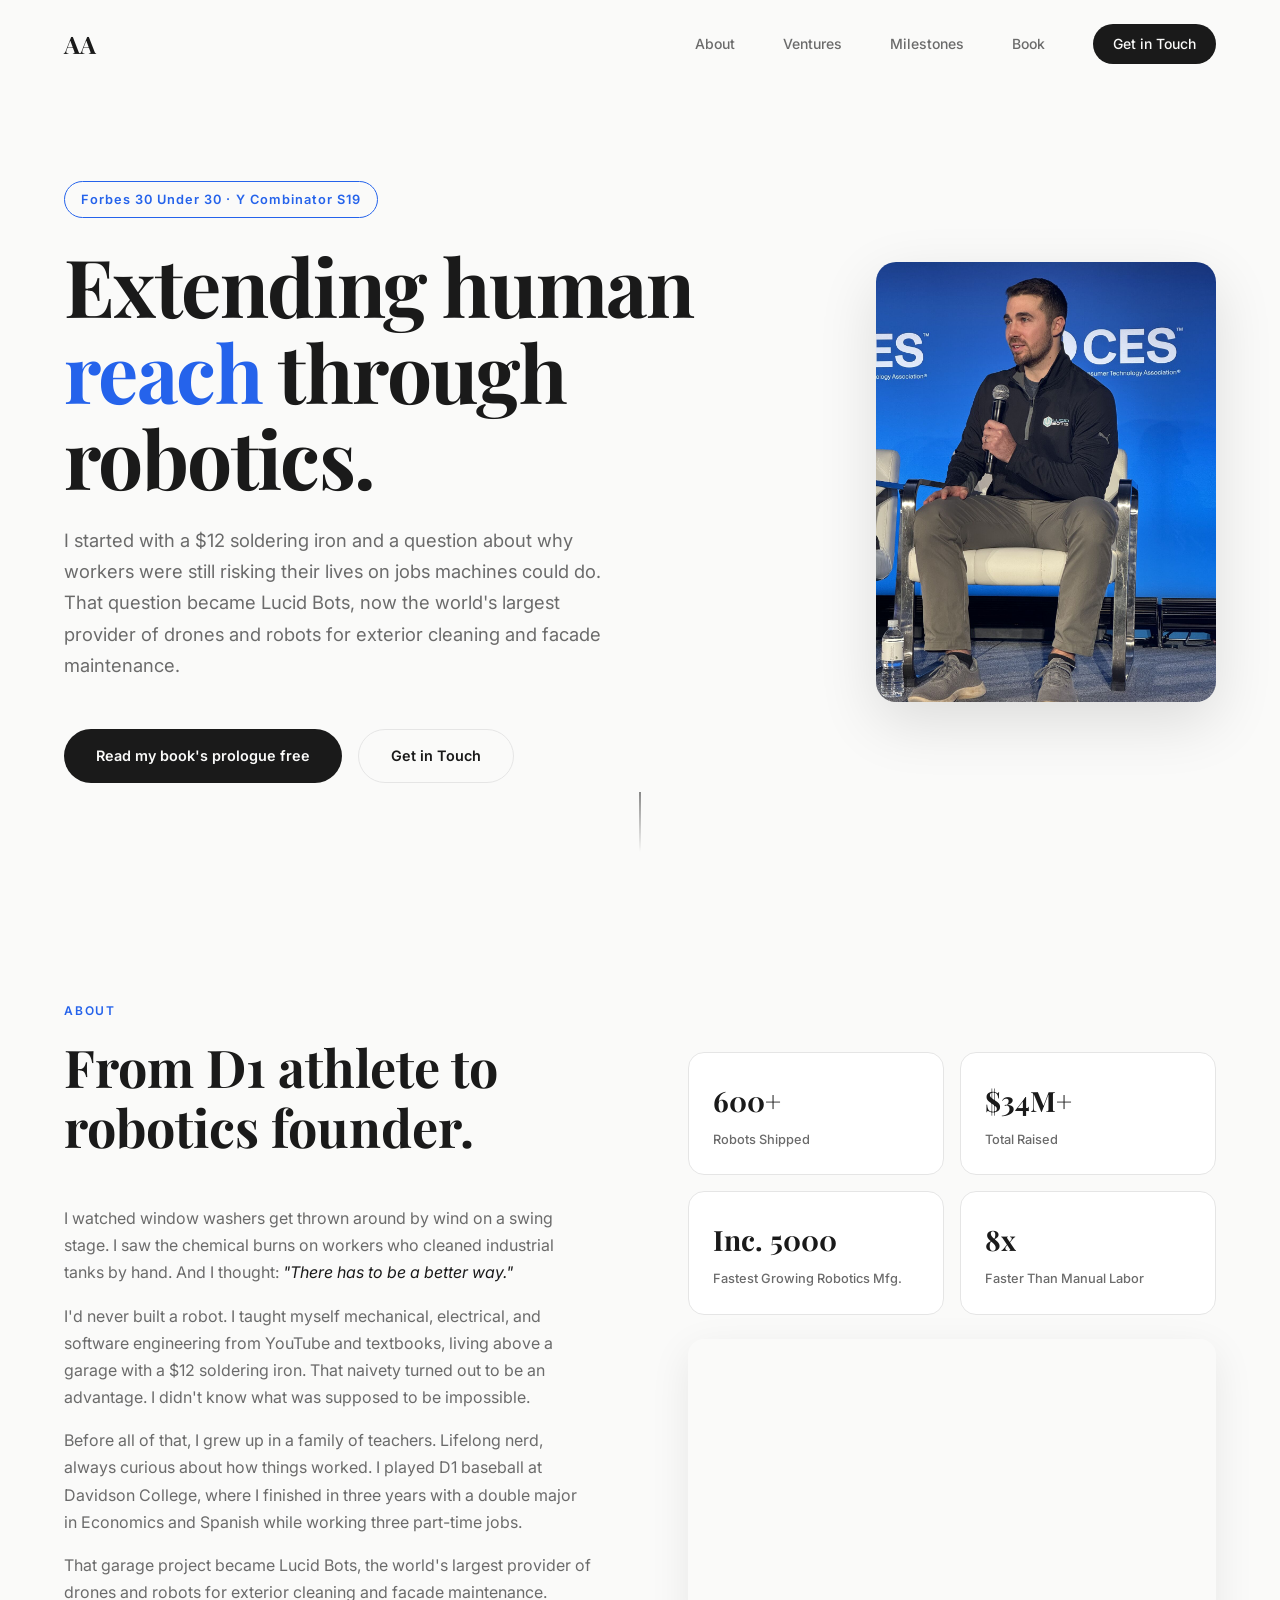
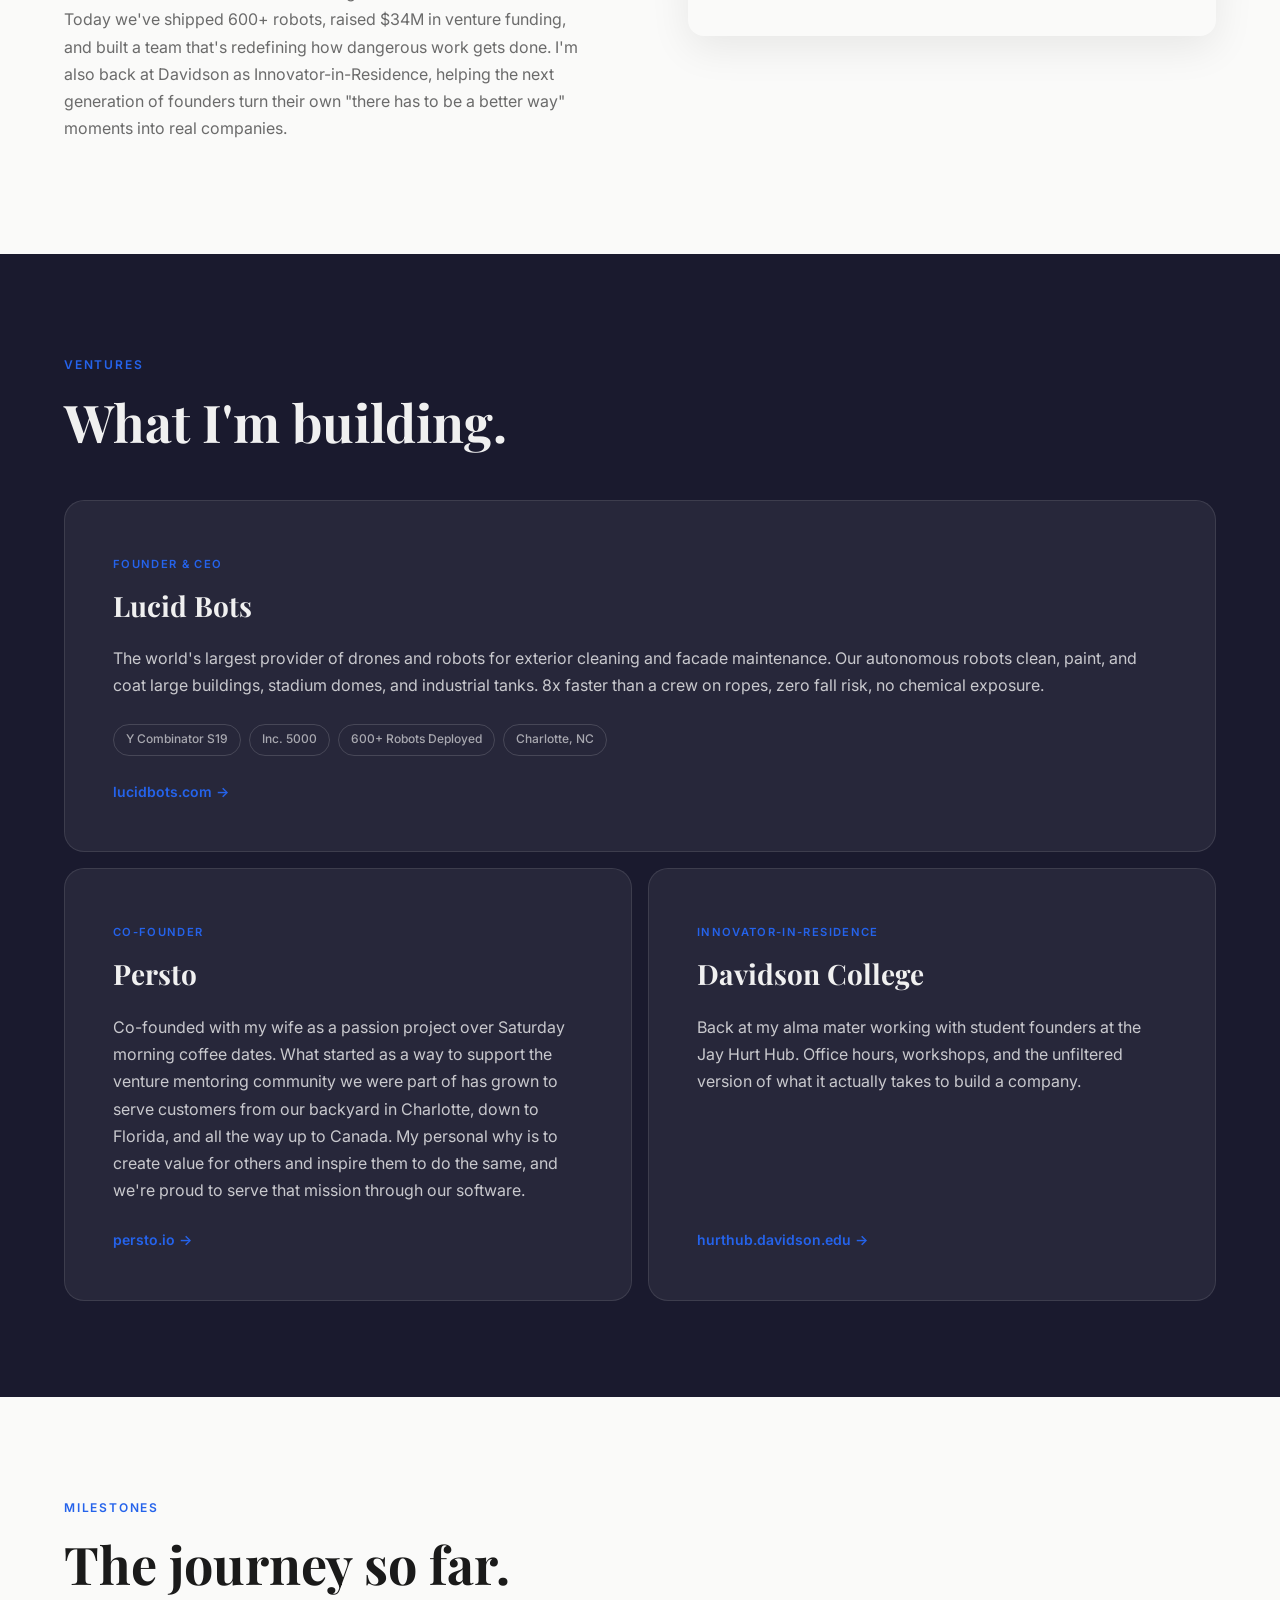
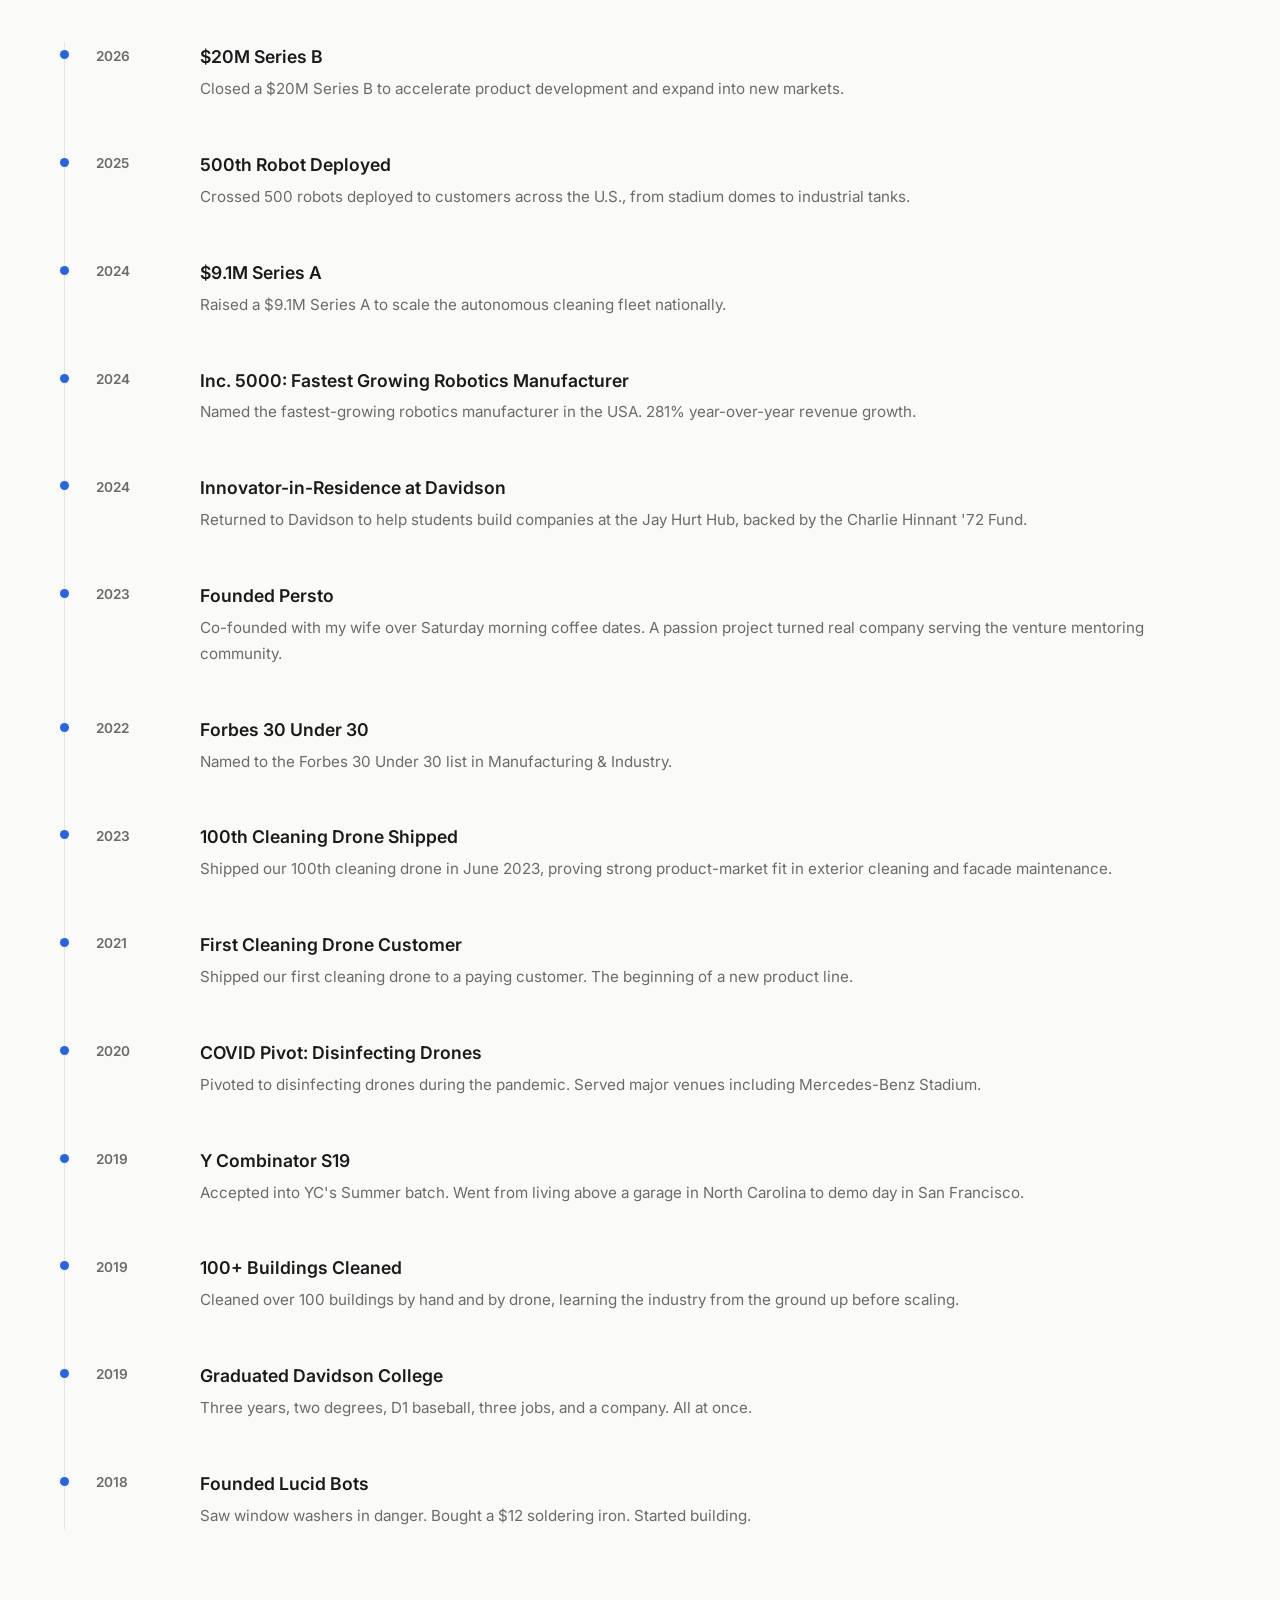
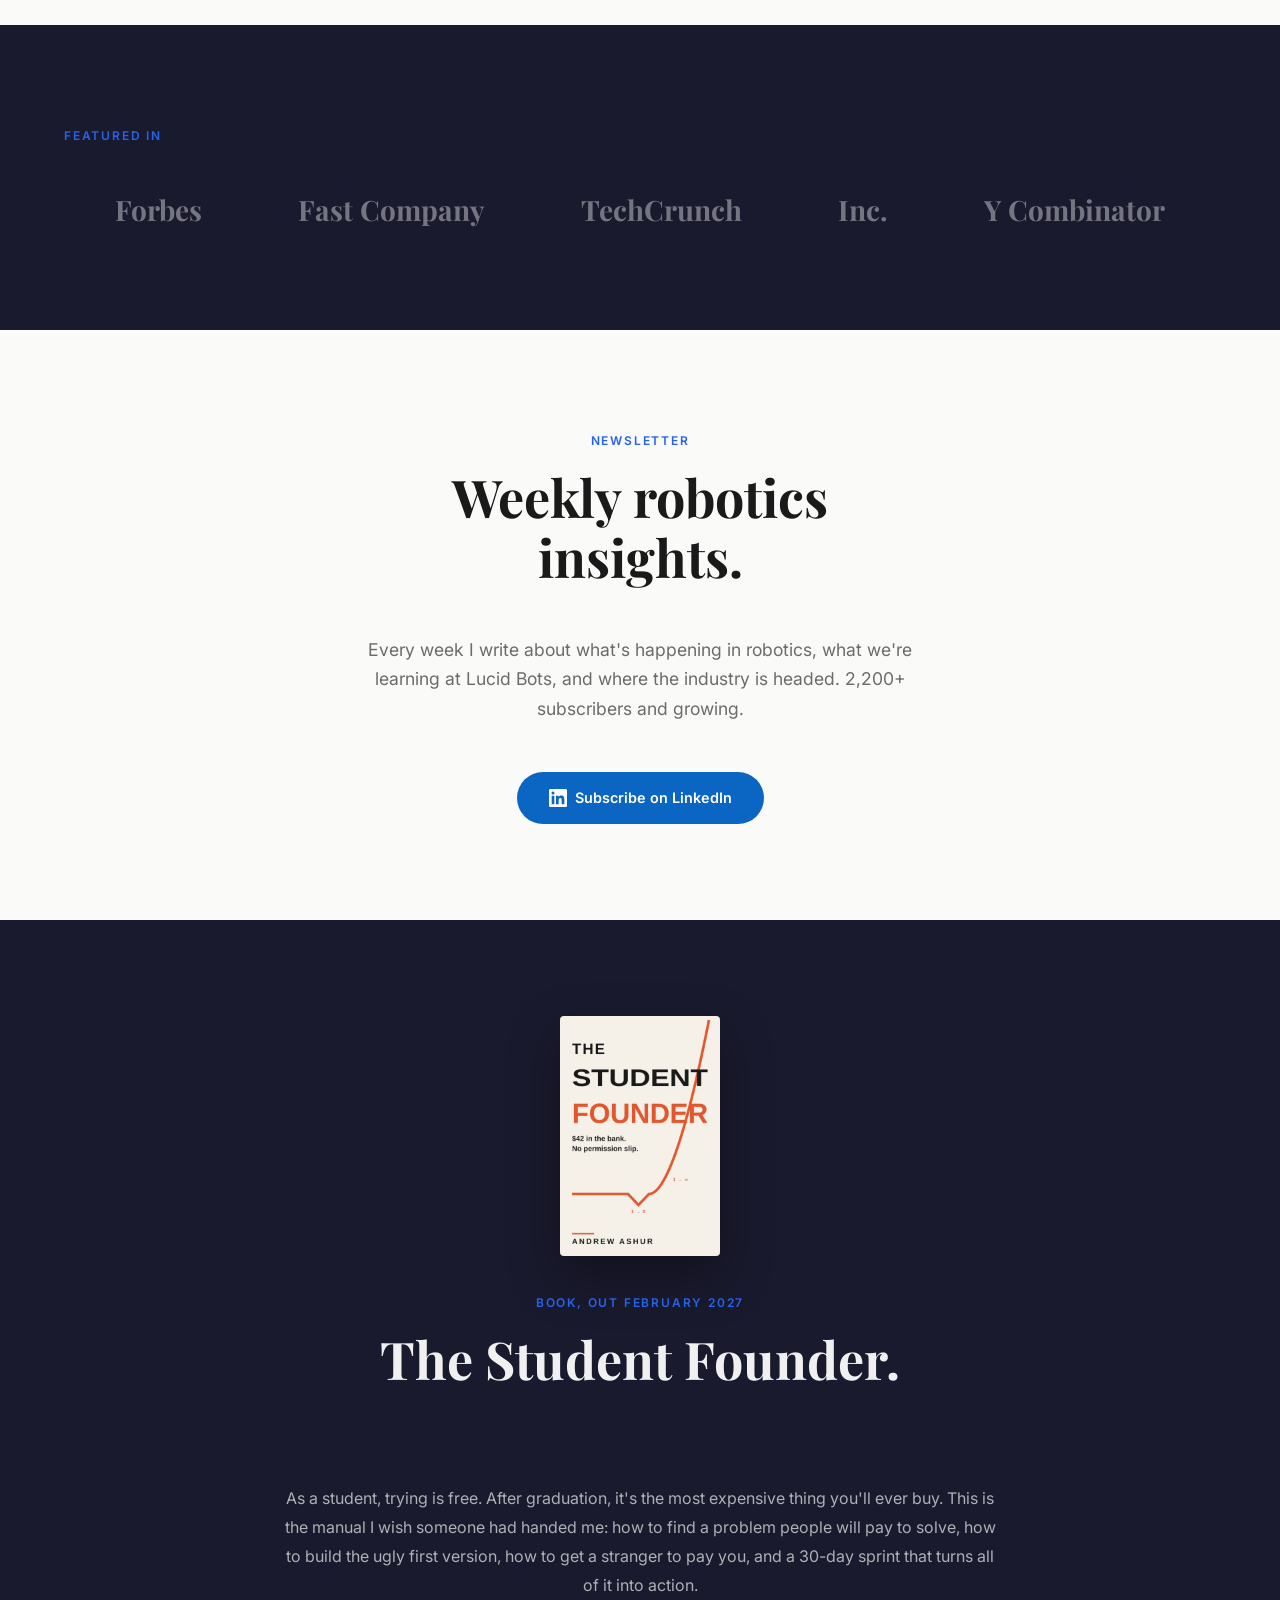
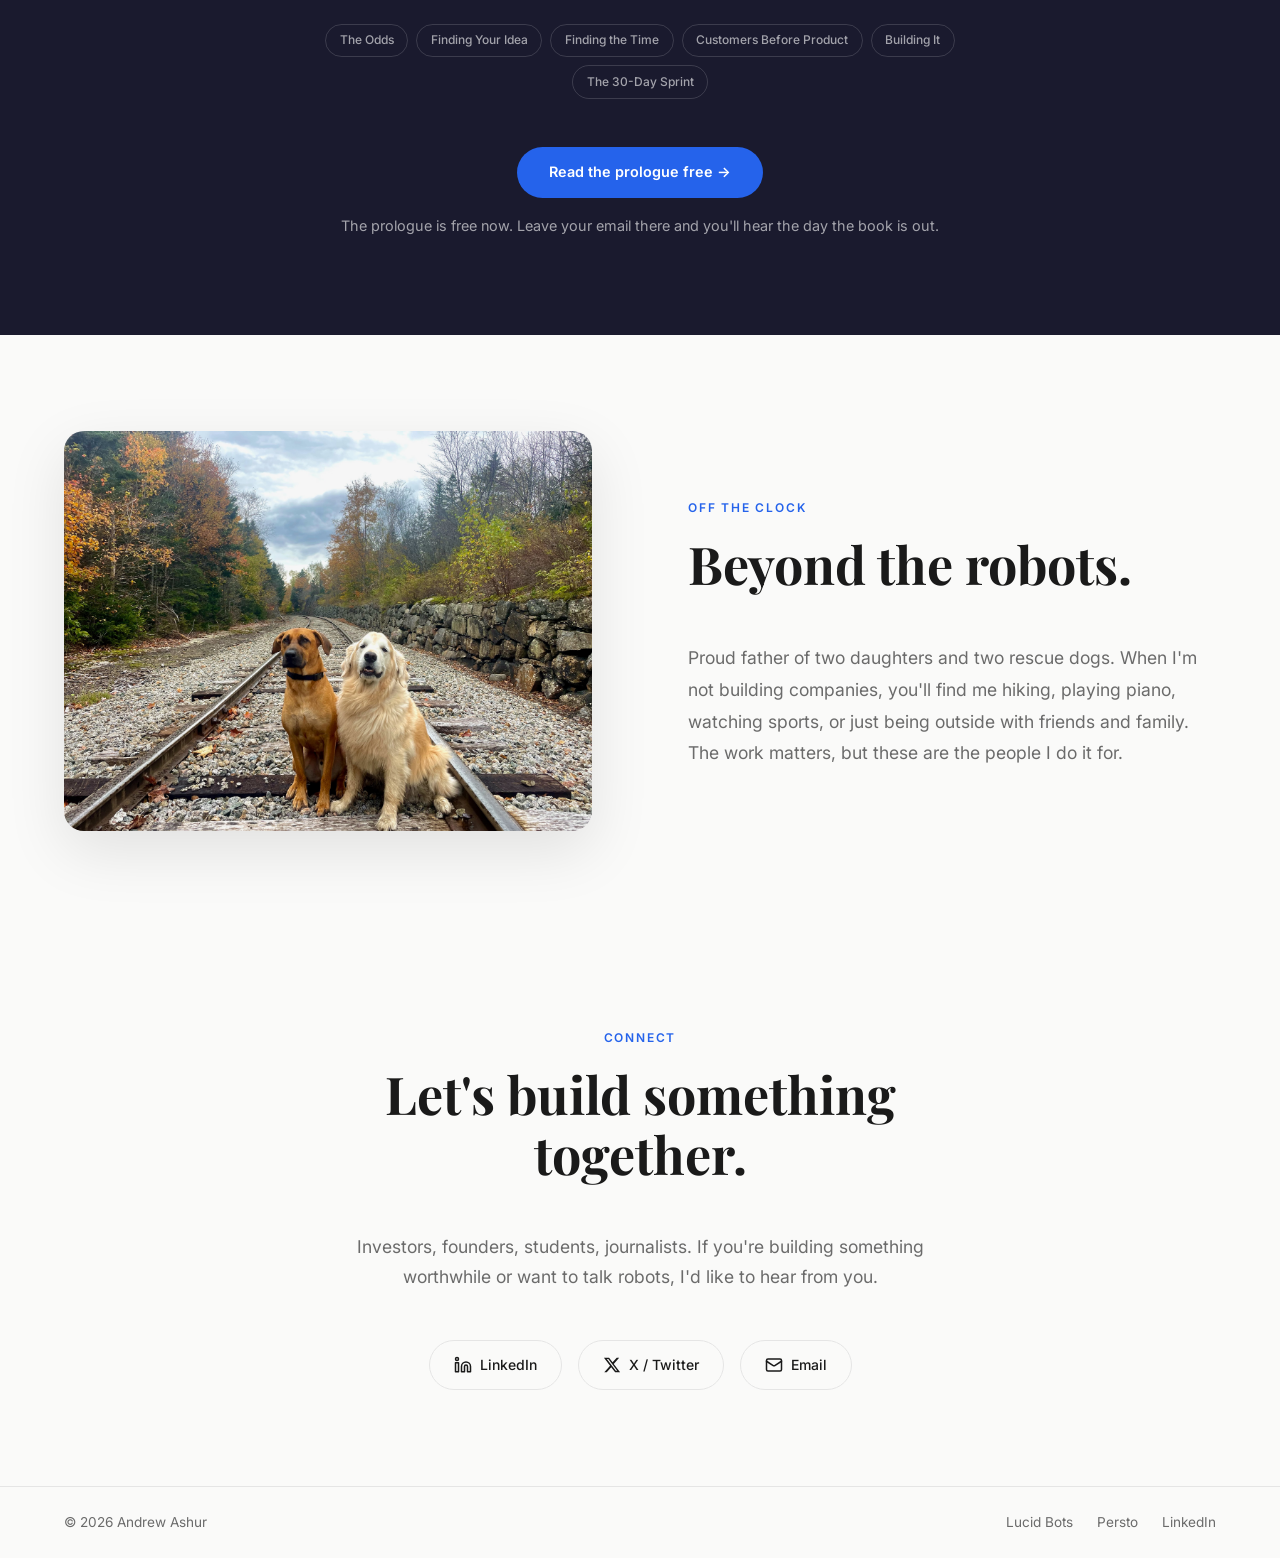
==== commit 51a4a0d8: "Point the site at The Student Founder - Book section rewritten for The Student Founder (out February" ====
--- a/index.html
+++ b/index.html
@@ -53,9 +53,9 @@
         "knowsAbout": ["Robotics", "Autonomous Drones", "Exterior Cleaning Technology", "Facade Maintenance", "Entrepreneurship", "Hardware Startups", "Student Entrepreneurship"],
         "author": {
             "@type": "Book",
-            "name": "The Startup Student",
-            "url": "https://www.thestartupstudent.com/",
-            "description": "From Student to CEO: The Essential Handbook for Launching Your First Company"
+            "name": "The Student Founder",
+            "url": "https://www.thestudentfounder.com/",
+            "description": "Why Your Student Years Are the Best Time to Build Something Real. Out February 2027."
         },
         "sameAs": [
             "https://www.linkedin.com/in/andrewashur/",
@@ -106,6 +106,7 @@
                 <a href="#about">About</a>
                 <a href="#ventures">Ventures</a>
                 <a href="#milestones">Milestones</a>
+                <a href="#book">Book</a>
                 <a href="#contact" class="nav-cta">Get in Touch</a>
             </div>
             <button class="nav-toggle" id="nav-toggle" aria-label="Toggle menu" aria-expanded="false">
@@ -120,6 +121,7 @@
         <a href="#about">About</a>
         <a href="#ventures">Ventures</a>
         <a href="#milestones">Milestones</a>
+        <a href="#book">Book</a>
         <a href="#contact">Get in Touch</a>
     </div>
 
@@ -136,7 +138,7 @@
                 I started with a $12 soldering iron and a question about why workers were still risking their lives on jobs machines could do. That question became Lucid Bots, now the world's largest provider of drones and robots for exterior cleaning and facade maintenance.
             </p>
             <div class="hero-actions">
-                <a href="#ventures" class="btn btn-primary">See My Work</a>
+                <a href="https://www.thestudentfounder.com/" class="btn btn-primary">Read my book's prologue free</a>
                 <a href="#contact" class="btn btn-outline">Get in Touch</a>
             </div>
         </div>
@@ -374,19 +376,24 @@
     <section class="section section-dark" id="book">
         <div class="container">
             <div class="book-grid">
+                <a href="https://www.thestudentfounder.com/" class="book-cover" aria-label="The Student Founder website">
+                    <img src="student-founder-cover.jpg" alt="The Student Founder, front cover" width="480" height="720" loading="lazy">
+                </a>
                 <div class="book-text">
-                    <span class="section-label">Book</span>
-                    <h2 class="section-title">The Startup Student.</h2>
-                    <p class="book-subtitle">From Student to CEO: The Essential Handbook for Launching Your First Company</p>
-                    <p class="book-desc">After working with hundreds of college entrepreneurs as Davidson's Innovator-in-Residence, I kept hearing the same questions: How do I find an idea? How do I find the time? How do I get customers? How do I fundraise? This book distills those conversations into a practical, step-by-step guide for students ready to build something real.</p>
+                    <span class="section-label">Book, out February 2027</span>
+                    <h2 class="section-title">The Student Founder.</h2>
+                    <p class="book-subtitle">Why Your Student Years Are the Best Time to Build Something Real</p>
+                    <p class="book-desc">As a student, trying is free. After graduation, it's the most expensive thing you'll ever buy. This is the manual I wish someone had handed me: how to find a problem people will pay to solve, how to build the ugly first version, how to get a stranger to pay you, and a 30-day sprint that turns all of it into action.</p>
                     <div class="book-chapters">
+                        <span>The Odds</span>
                         <span>Finding Your Idea</span>
                         <span>Finding the Time</span>
-                        <span>Building the Product</span>
-                        <span>Finding Customers</span>
-                        <span>Fundraising</span>
-                    </div>
-                    <a href="https://www.thestartupstudent.com/" target="_blank" rel="noopener" class="btn btn-primary book-btn">Join the Waitlist &rarr;</a>
+                        <span>Customers Before Product</span>
+                        <span>Building It</span>
+                        <span>The 30-Day Sprint</span>
+                    </div>
+                    <a href="https://www.thestudentfounder.com/" class="btn btn-primary book-btn">Read the prologue free &rarr;</a>
+                    <p class="book-note">The prologue is free now. Leave your email there and you'll hear the day the book is out.</p>
                 </div>
             </div>
         </div>
--- a/style.css
+++ b/style.css
@@ -1035,3 +1035,9 @@
         min-height: 48px;
     }
 }
+
+/* The Student Founder */
+.book-cover { display: block; width: 160px; margin: 0 auto 2rem; }
+.book-cover img { width: 100%; height: auto; border-radius: 4px; box-shadow: 0 20px 50px rgba(0, 0, 0, 0.35); transition: transform var(--transition); }
+.book-cover:hover img { transform: translateY(-4px); }
+.book-note { margin-top: 1rem; font-size: 0.9rem; color: rgba(255, 255, 255, 0.6); }
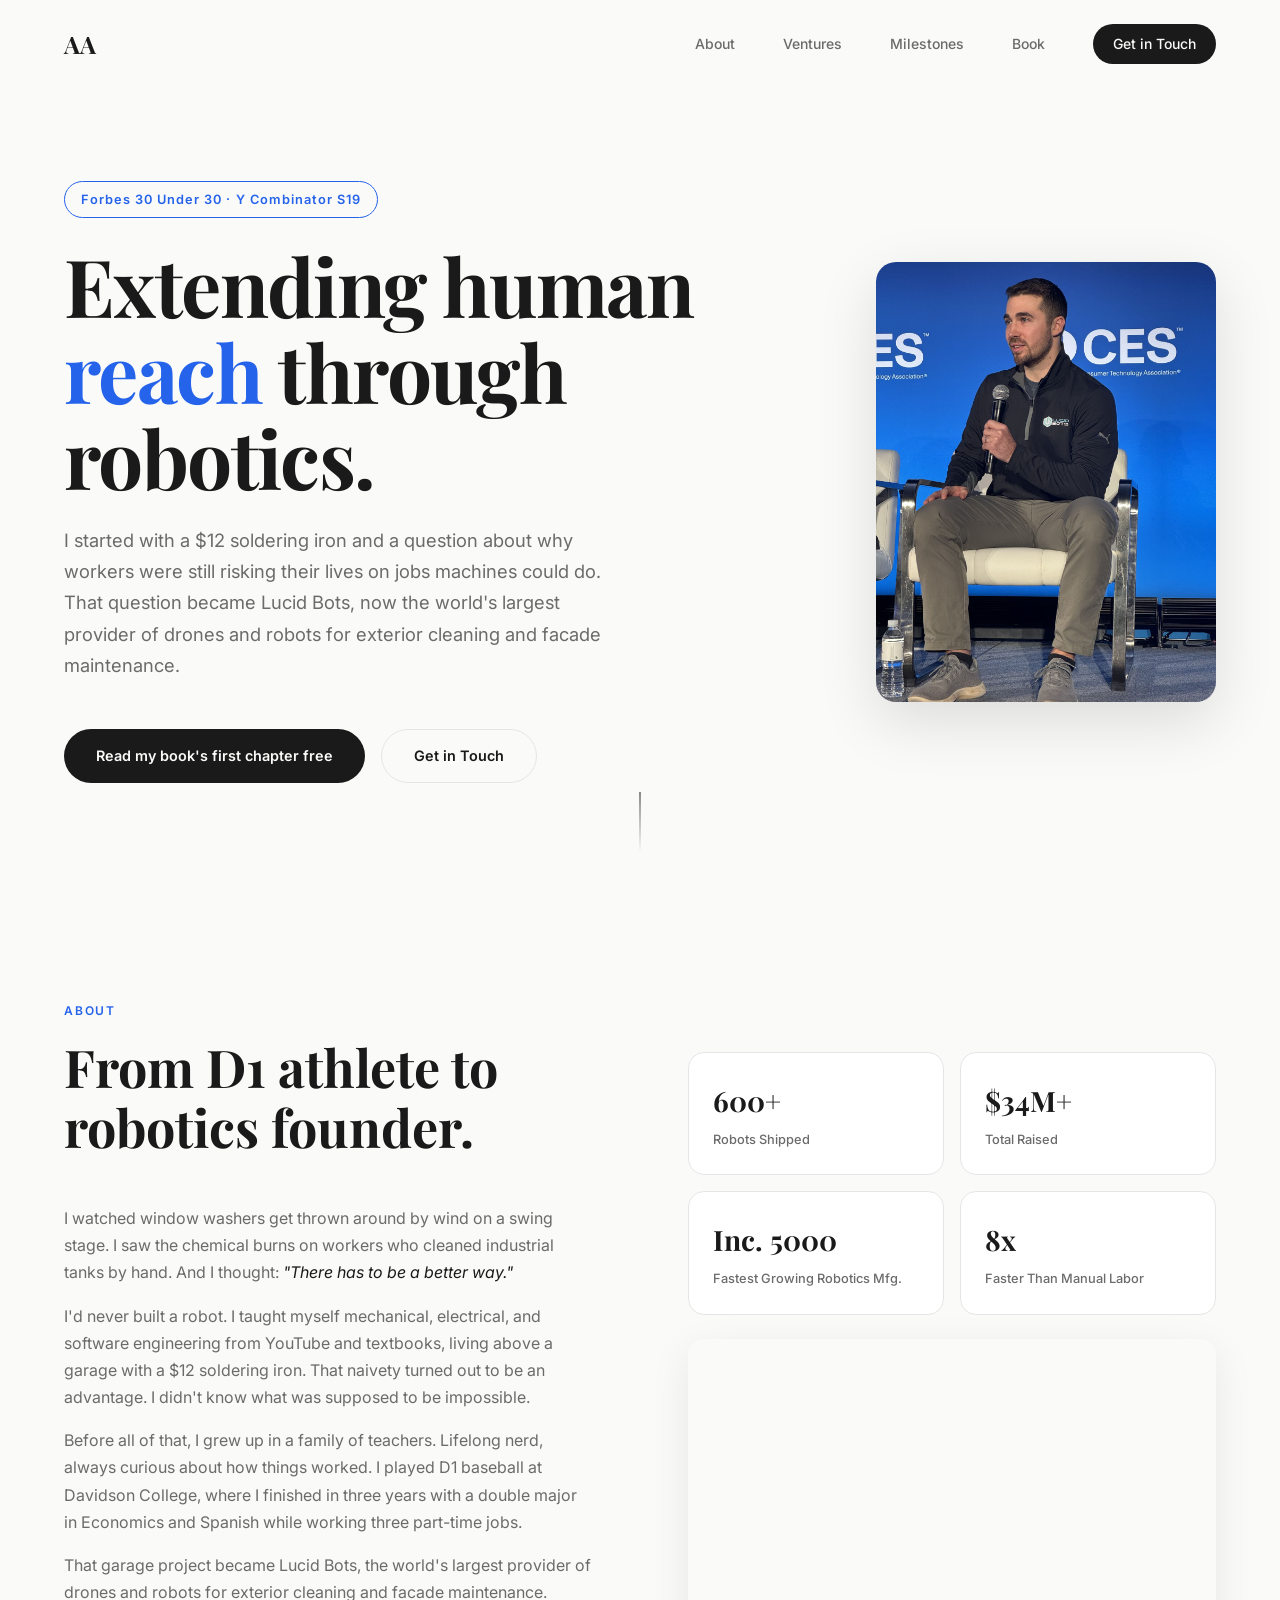
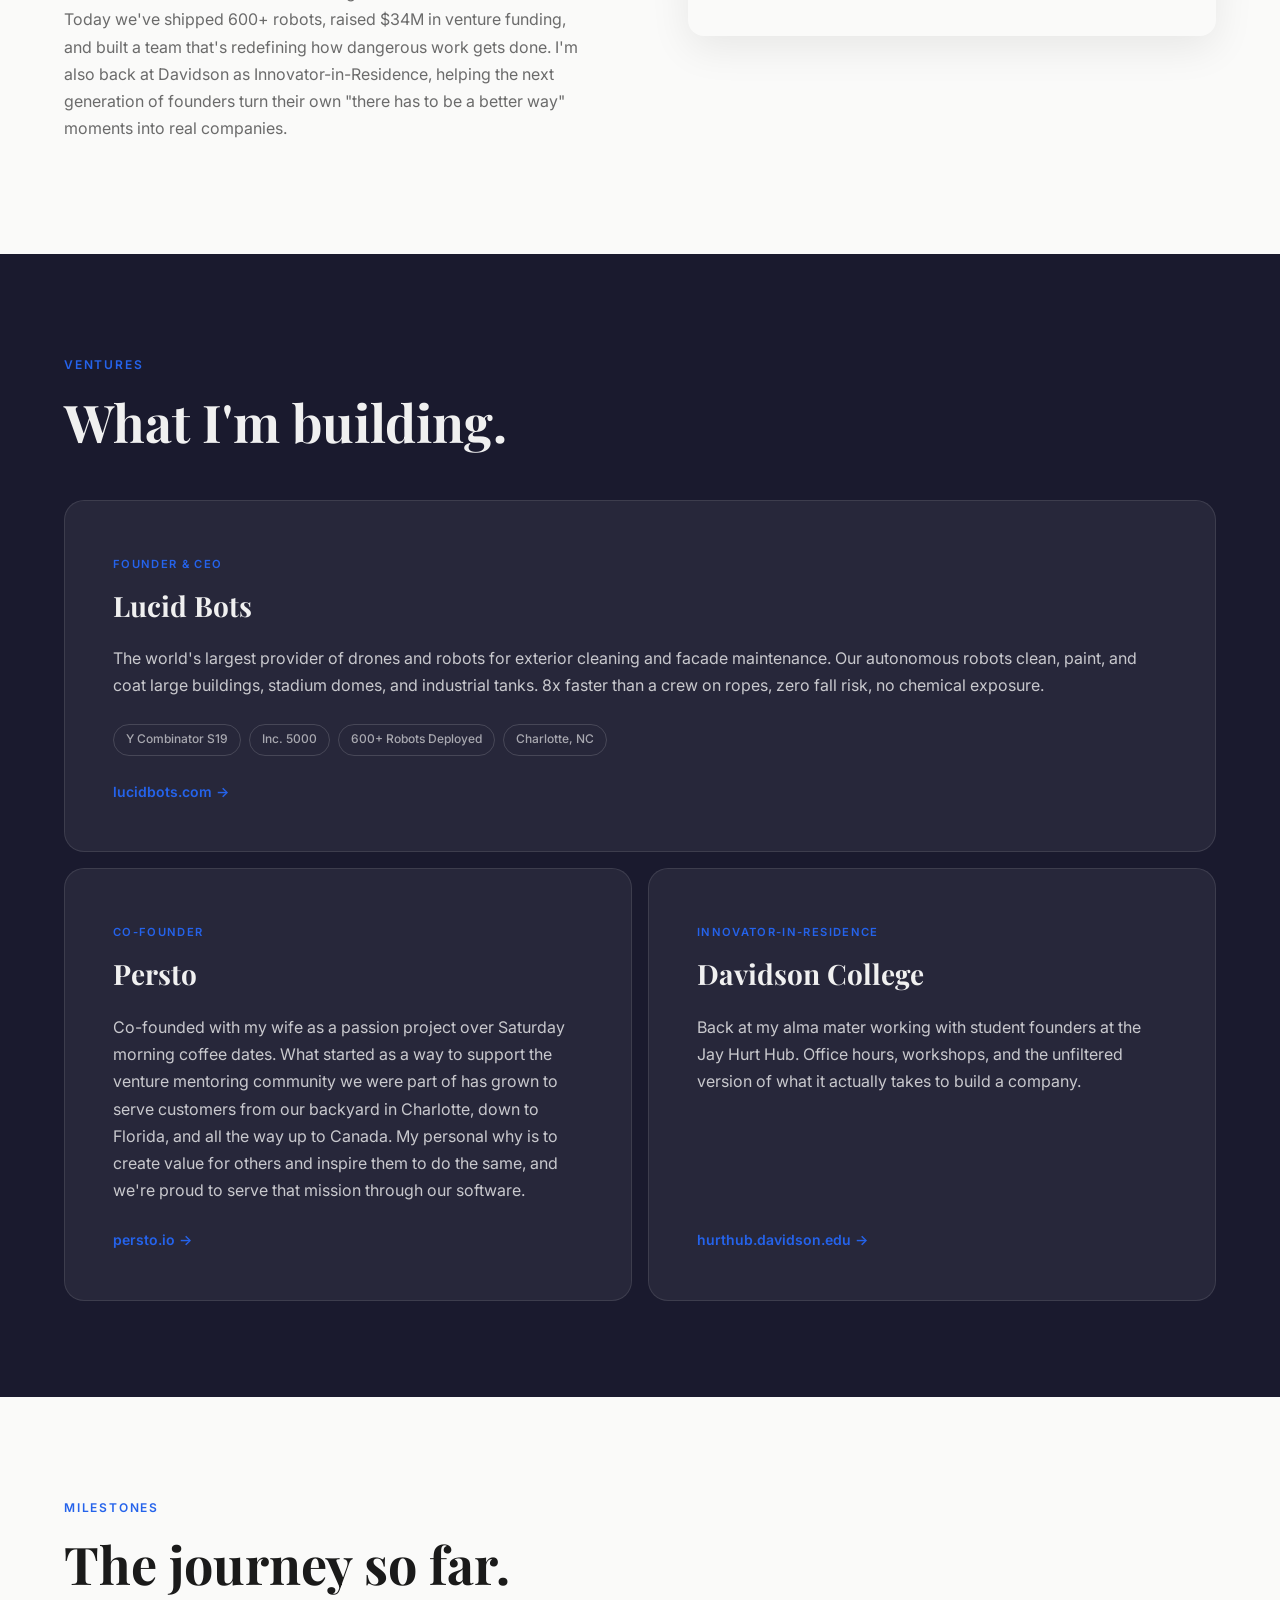
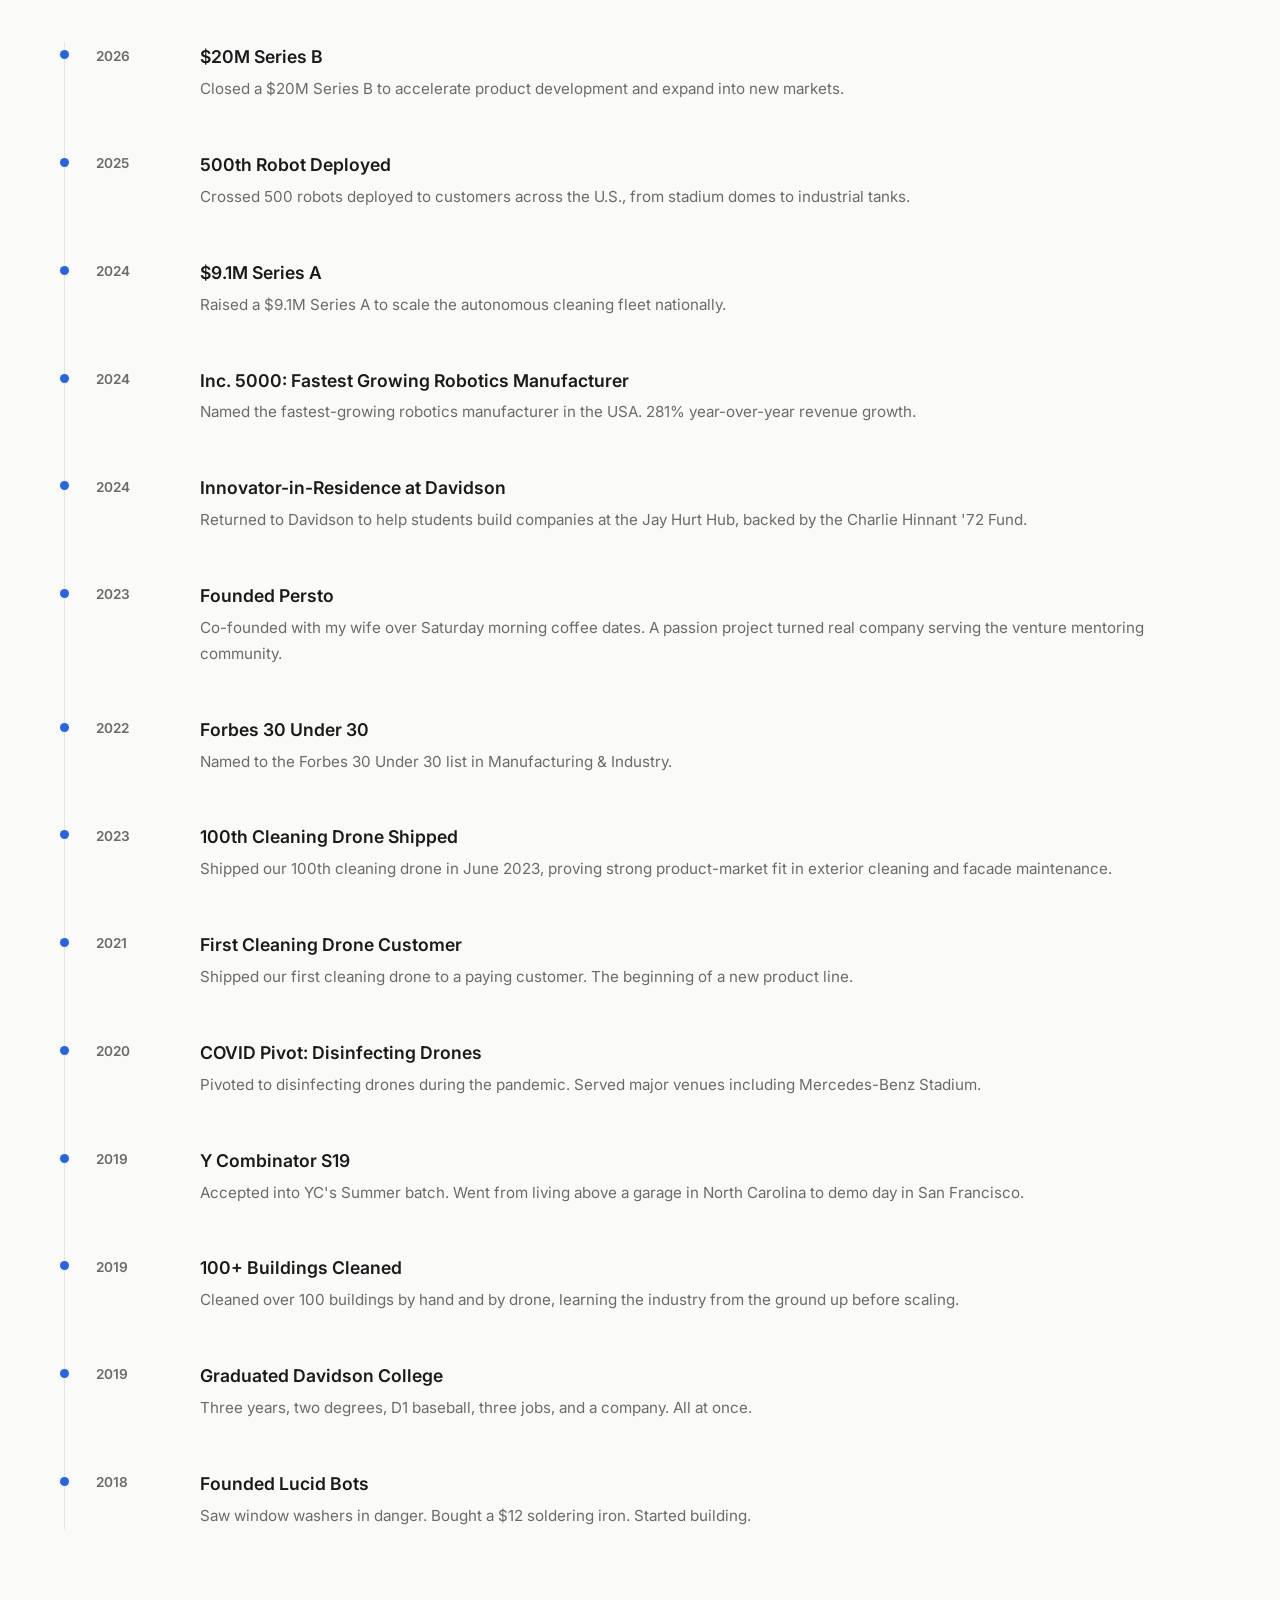
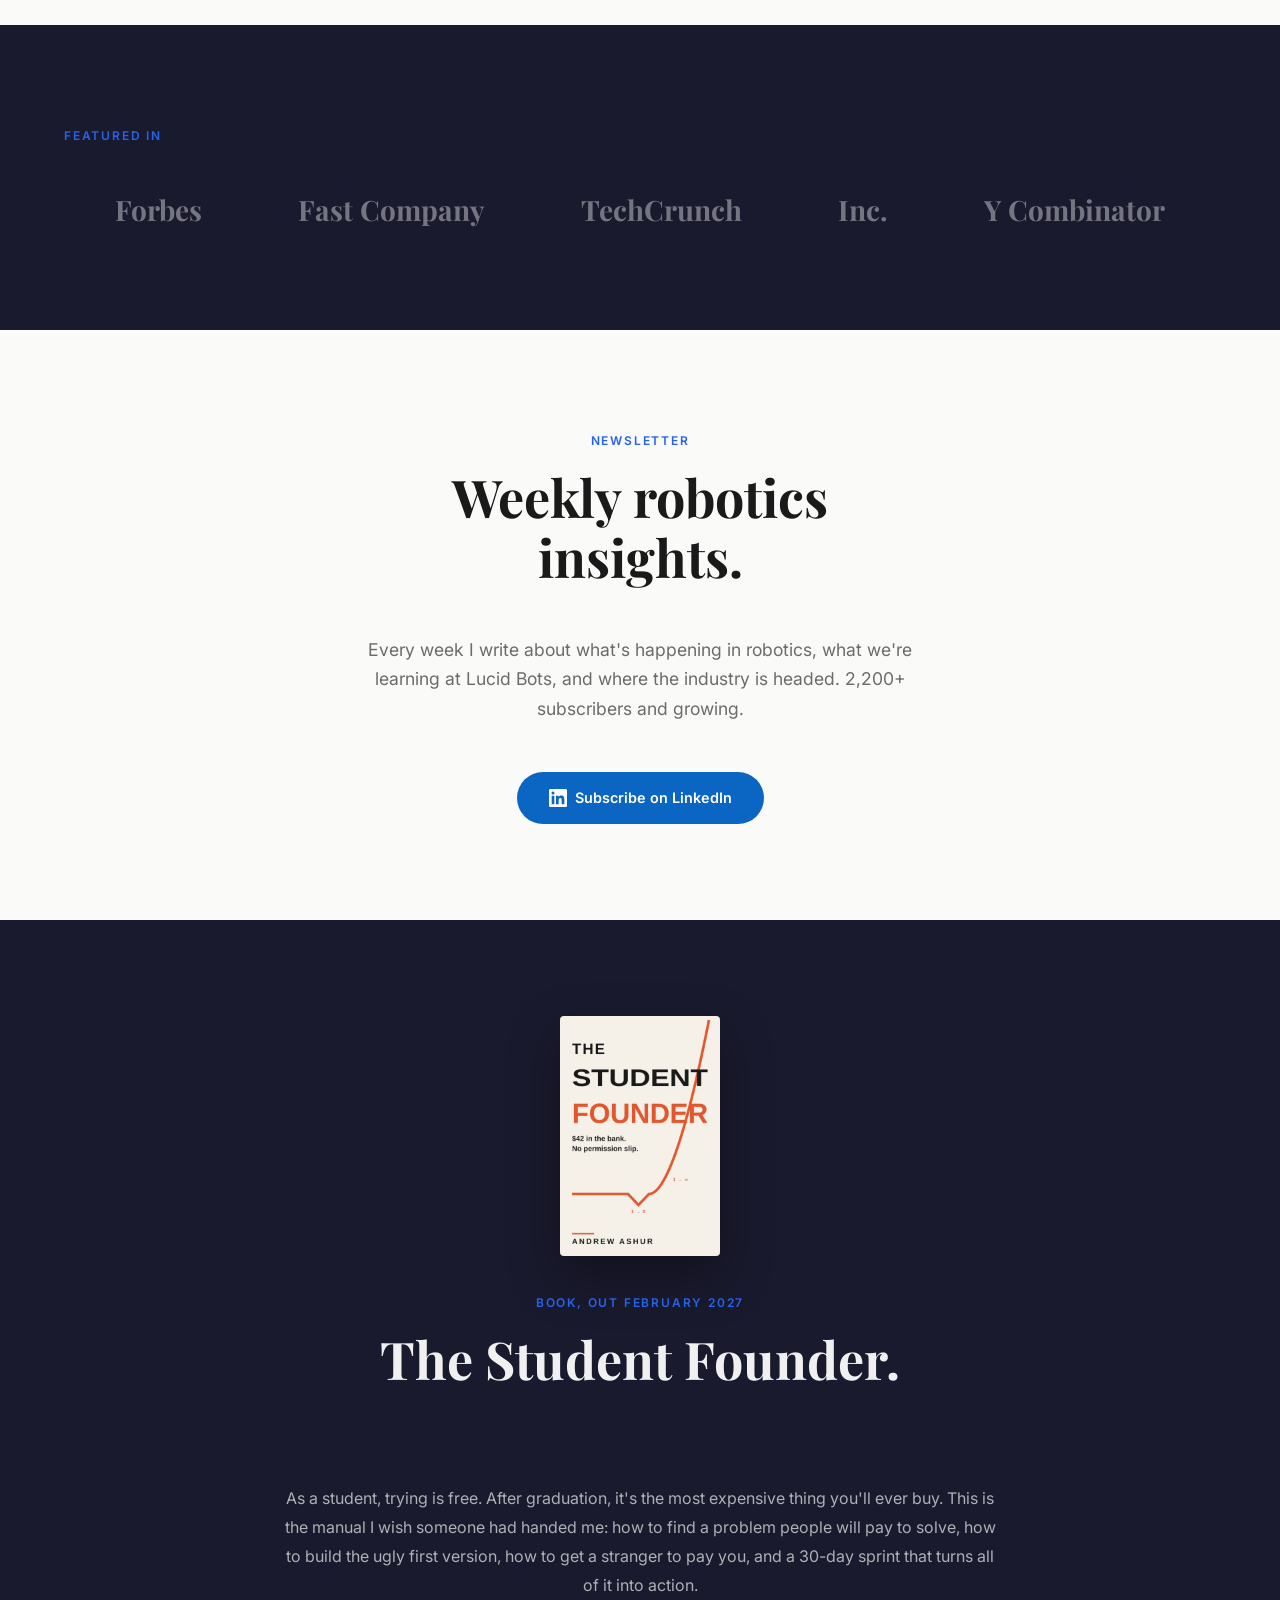
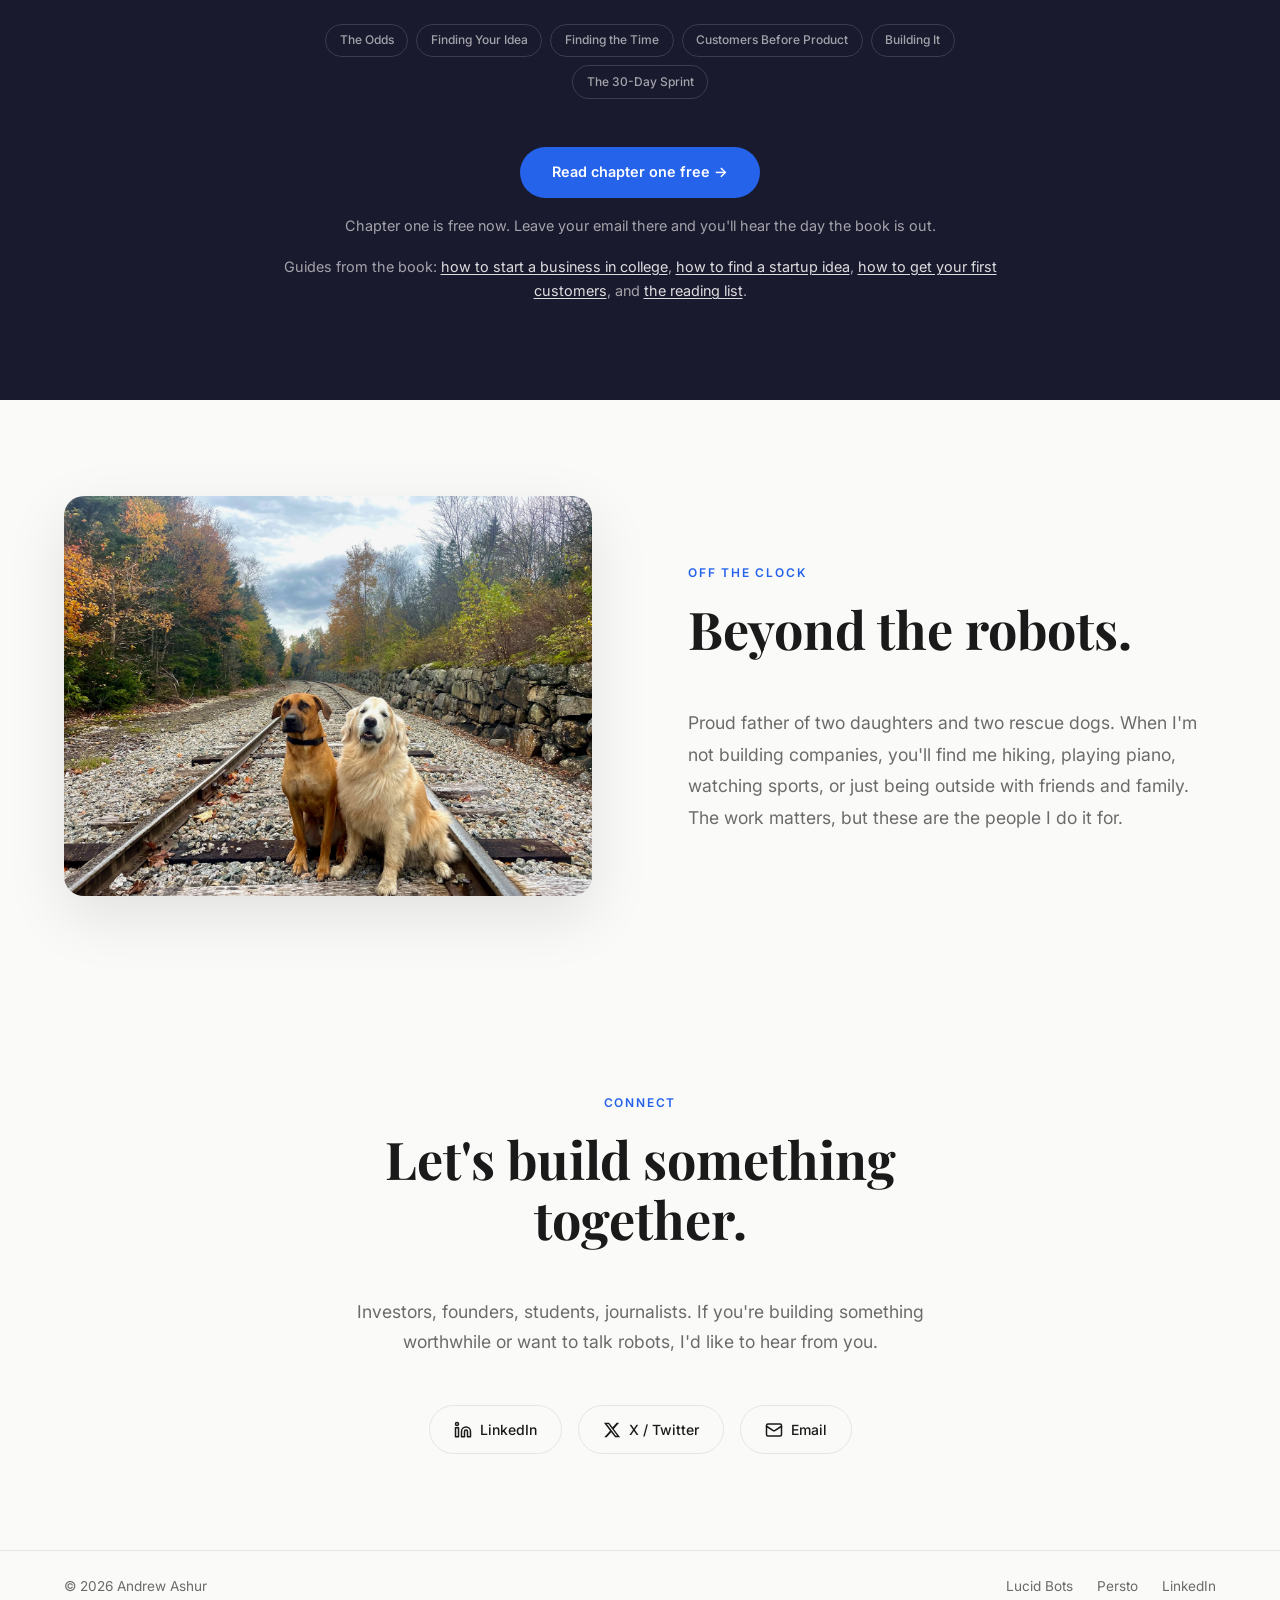
==== commit 6f3225ce: "Book structured data as its own node, Inc. 5000 year fixed to 2025, chapter one wording, links to th" ====
--- a/index.html
+++ b/index.html
@@ -3,6 +3,7 @@
 <head>
     <meta charset="UTF-8">
     <meta name="viewport" content="width=device-width, initial-scale=1.0">
+    <meta name="google-site-verification" content="K-jpxcToEpvbOk4_aiHjbIzsdvQQU7FwcPUwtS-lpzw" />
     <title>Andrew Ashur | Founder & CEO of Lucid Bots | Robotics Entrepreneur</title>
     <meta name="description" content="Andrew Ashur is the Founder & CEO of Lucid Bots, the world's largest provider of drones and robots for exterior cleaning and facade maintenance. Forbes 30 Under 30. Y Combinator S19. Davidson College Innovator-in-Residence.">
     <meta name="keywords" content="Andrew Ashur, Lucid Bots, Persto, robotics, drones, exterior cleaning, facade maintenance, autonomous robots, Forbes 30 Under 30, Y Combinator, Davidson College, Charlotte NC, robotics entrepreneur">
@@ -34,6 +35,7 @@
     {
         "@context": "https://schema.org",
         "@type": "Person",
+        "@id": "https://www.andrewashur.com/#person",
         "name": "Andrew Ashur",
         "url": "https://www.andrewashur.com",
         "image": "https://www.andrewashur.com/hero.jpeg",
@@ -48,21 +50,29 @@
             "@type": "CollegeOrUniversity",
             "name": "Davidson College"
         },
-        "award": ["Forbes 30 Under 30 - Manufacturing & Industry (2022)", "Inc. 5000 - Fastest Growing Robotics Manufacturer (2024)", "Y Combinator S19"],
+        "award": ["Forbes 30 Under 30 - Manufacturing & Industry (2022)", "Inc. 5000 - Fastest Growing Robotics Manufacturer (2025)", "Y Combinator S19"],
         "description": "Robotics entrepreneur, Founder & CEO of Lucid Bots, the world's largest provider of drones and robots for exterior cleaning and facade maintenance. Forbes 30 Under 30 honoree and Davidson College Innovator-in-Residence.",
         "knowsAbout": ["Robotics", "Autonomous Drones", "Exterior Cleaning Technology", "Facade Maintenance", "Entrepreneurship", "Hardware Startups", "Student Entrepreneurship"],
-        "author": {
-            "@type": "Book",
-            "name": "The Student Founder",
-            "url": "https://www.thestudentfounder.com/",
-            "description": "Why Your Student Years Are the Best Time to Build Something Real. Out February 2027."
-        },
         "sameAs": [
             "https://www.linkedin.com/in/andrewashur/",
             "https://x.com/andrew__ashur",
             "https://lucidbots.com",
             "https://persto.io"
         ]
+    }
+    </script>
+
+    <!-- Book Structured Data -->
+    <script type="application/ld+json">
+    {
+        "@context": "https://schema.org",
+        "@type": "Book",
+        "name": "The Student Founder",
+        "alternateName": "Why Your Student Years Are the Best Time to Build Something Real",
+        "url": "https://www.thestudentfounder.com/",
+        "author": { "@id": "https://www.andrewashur.com/#person" },
+        "description": "How to start a real business as a student, by Andrew Ashur. Out February 2027.",
+        "about": ["Student entrepreneurship", "Starting a business in college", "Startups"]
     }
     </script>
 
@@ -96,6 +106,10 @@
     <link rel="preload" as="style" href="https://fonts.googleapis.com/css2?family=Inter:wght@400;500;600;700&family=Playfair+Display:wght@700&display=swap">
     <link href="https://fonts.googleapis.com/css2?family=Inter:wght@400;500;600;700&family=Playfair+Display:wght@700&display=swap" rel="stylesheet">
     <link rel="stylesheet" href="style.css">
+
+    <!-- Google tag (gtag.js) -->
+    <script async src="https://www.googletagmanager.com/gtag/js?id=G-SXP6LPHYXW"></script>
+    <script>window.dataLayer=window.dataLayer||[];function gtag(){dataLayer.push(arguments);}gtag('js',new Date());gtag('config','G-SXP6LPHYXW');</script>
 </head>
 <body>
     <!-- Navigation -->
@@ -138,7 +152,7 @@
                 I started with a $12 soldering iron and a question about why workers were still risking their lives on jobs machines could do. That question became Lucid Bots, now the world's largest provider of drones and robots for exterior cleaning and facade maintenance.
             </p>
             <div class="hero-actions">
-                <a href="https://www.thestudentfounder.com/" class="btn btn-primary">Read my book's prologue free</a>
+                <a href="https://www.thestudentfounder.com/" class="btn btn-primary">Read my book's first chapter free</a>
                 <a href="#contact" class="btn btn-outline">Get in Touch</a>
             </div>
         </div>
@@ -392,8 +406,9 @@
                         <span>Building It</span>
                         <span>The 30-Day Sprint</span>
                     </div>
-                    <a href="https://www.thestudentfounder.com/" class="btn btn-primary book-btn">Read the prologue free &rarr;</a>
-                    <p class="book-note">The prologue is free now. Leave your email there and you'll hear the day the book is out.</p>
+                    <a href="https://www.thestudentfounder.com/" class="btn btn-primary book-btn">Read chapter one free &rarr;</a>
+                    <p class="book-note">Chapter one is free now. Leave your email there and you'll hear the day the book is out.</p>
+                    <p class="book-note">Guides from the book: <a href="https://www.thestudentfounder.com/how-to-start-a-business-in-college.html">how to start a business in college</a>, <a href="https://www.thestudentfounder.com/how-to-find-a-startup-idea-in-college.html">how to find a startup idea</a>, <a href="https://www.thestudentfounder.com/how-to-get-first-customers-as-a-student.html">how to get your first customers</a>, and <a href="https://www.thestudentfounder.com/reading-list.html">the reading list</a>.</p>
                 </div>
             </div>
         </div>
--- a/style.css
+++ b/style.css
@@ -1041,3 +1041,5 @@
 .book-cover img { width: 100%; height: auto; border-radius: 4px; box-shadow: 0 20px 50px rgba(0, 0, 0, 0.35); transition: transform var(--transition); }
 .book-cover:hover img { transform: translateY(-4px); }
 .book-note { margin-top: 1rem; font-size: 0.9rem; color: rgba(255, 255, 255, 0.6); }
+
+.book-note a { color: rgba(255, 255, 255, 0.85); text-decoration: underline; text-underline-offset: 2px; }
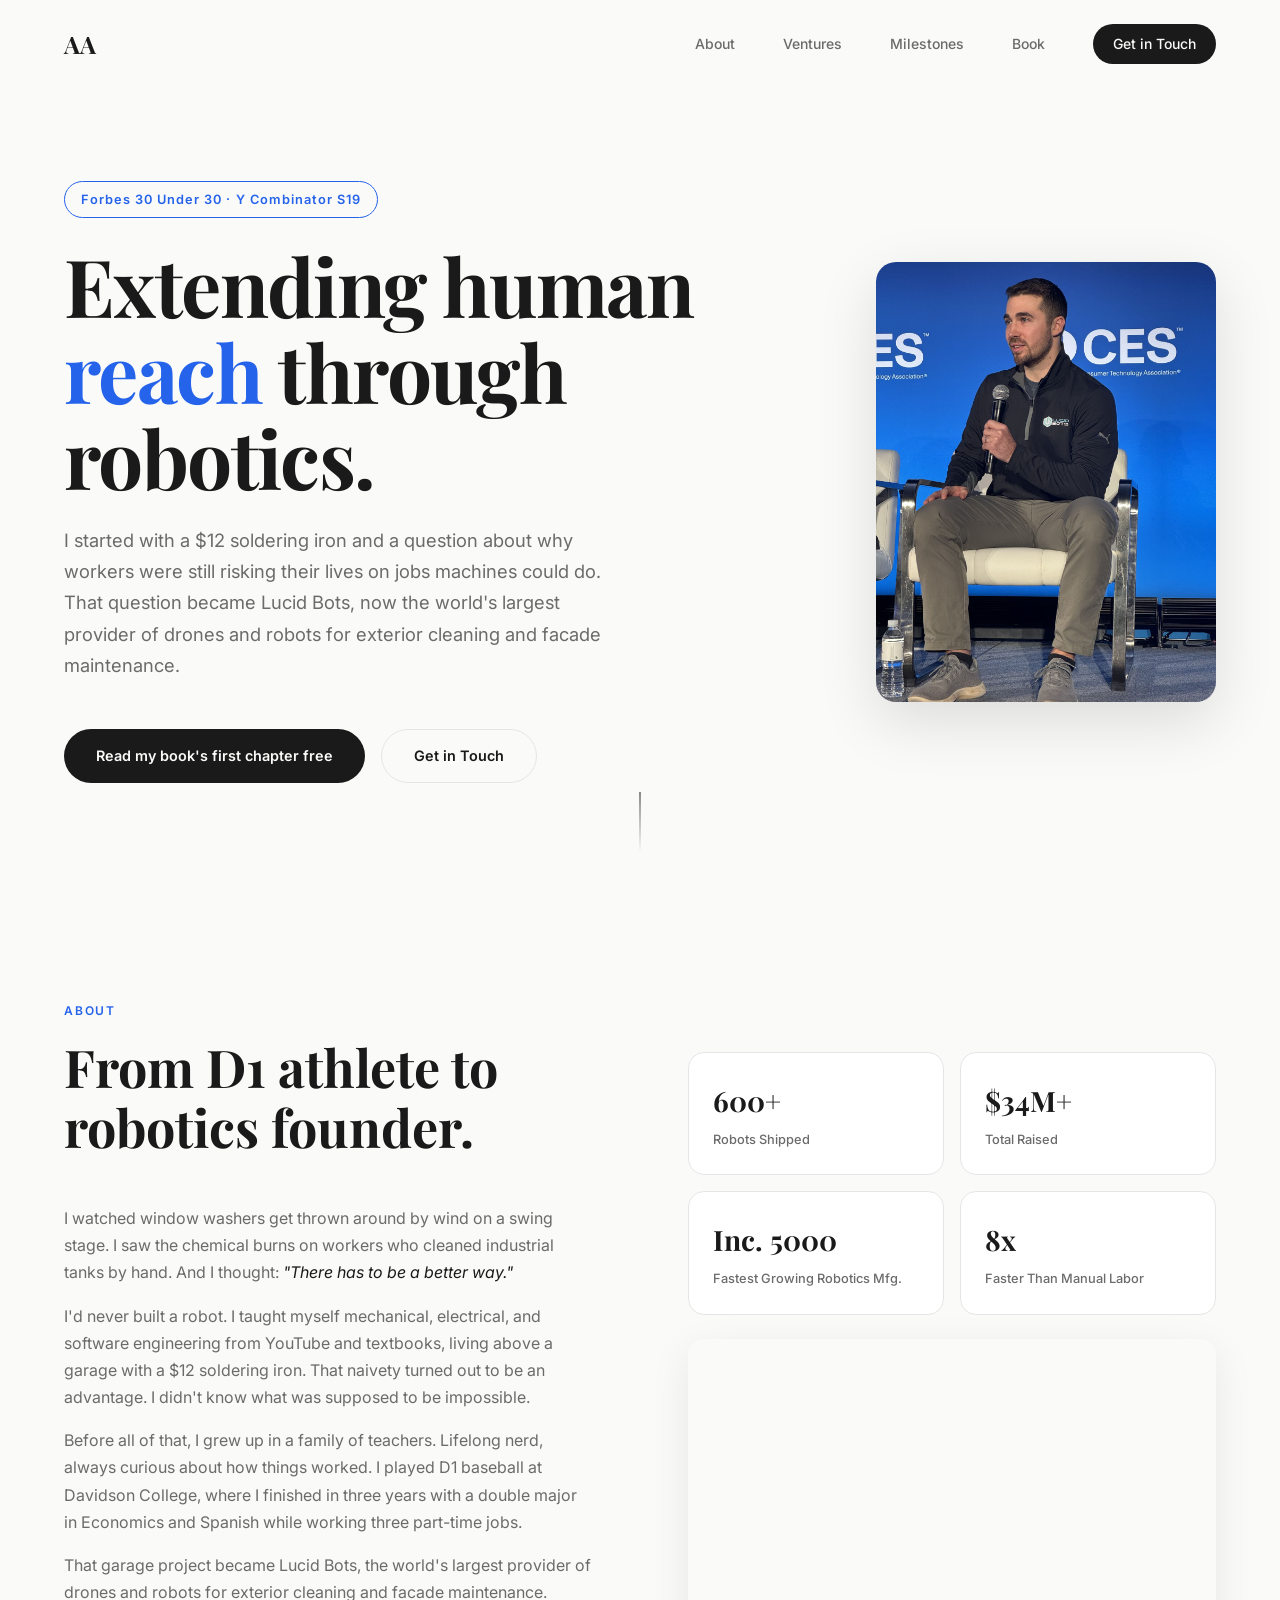
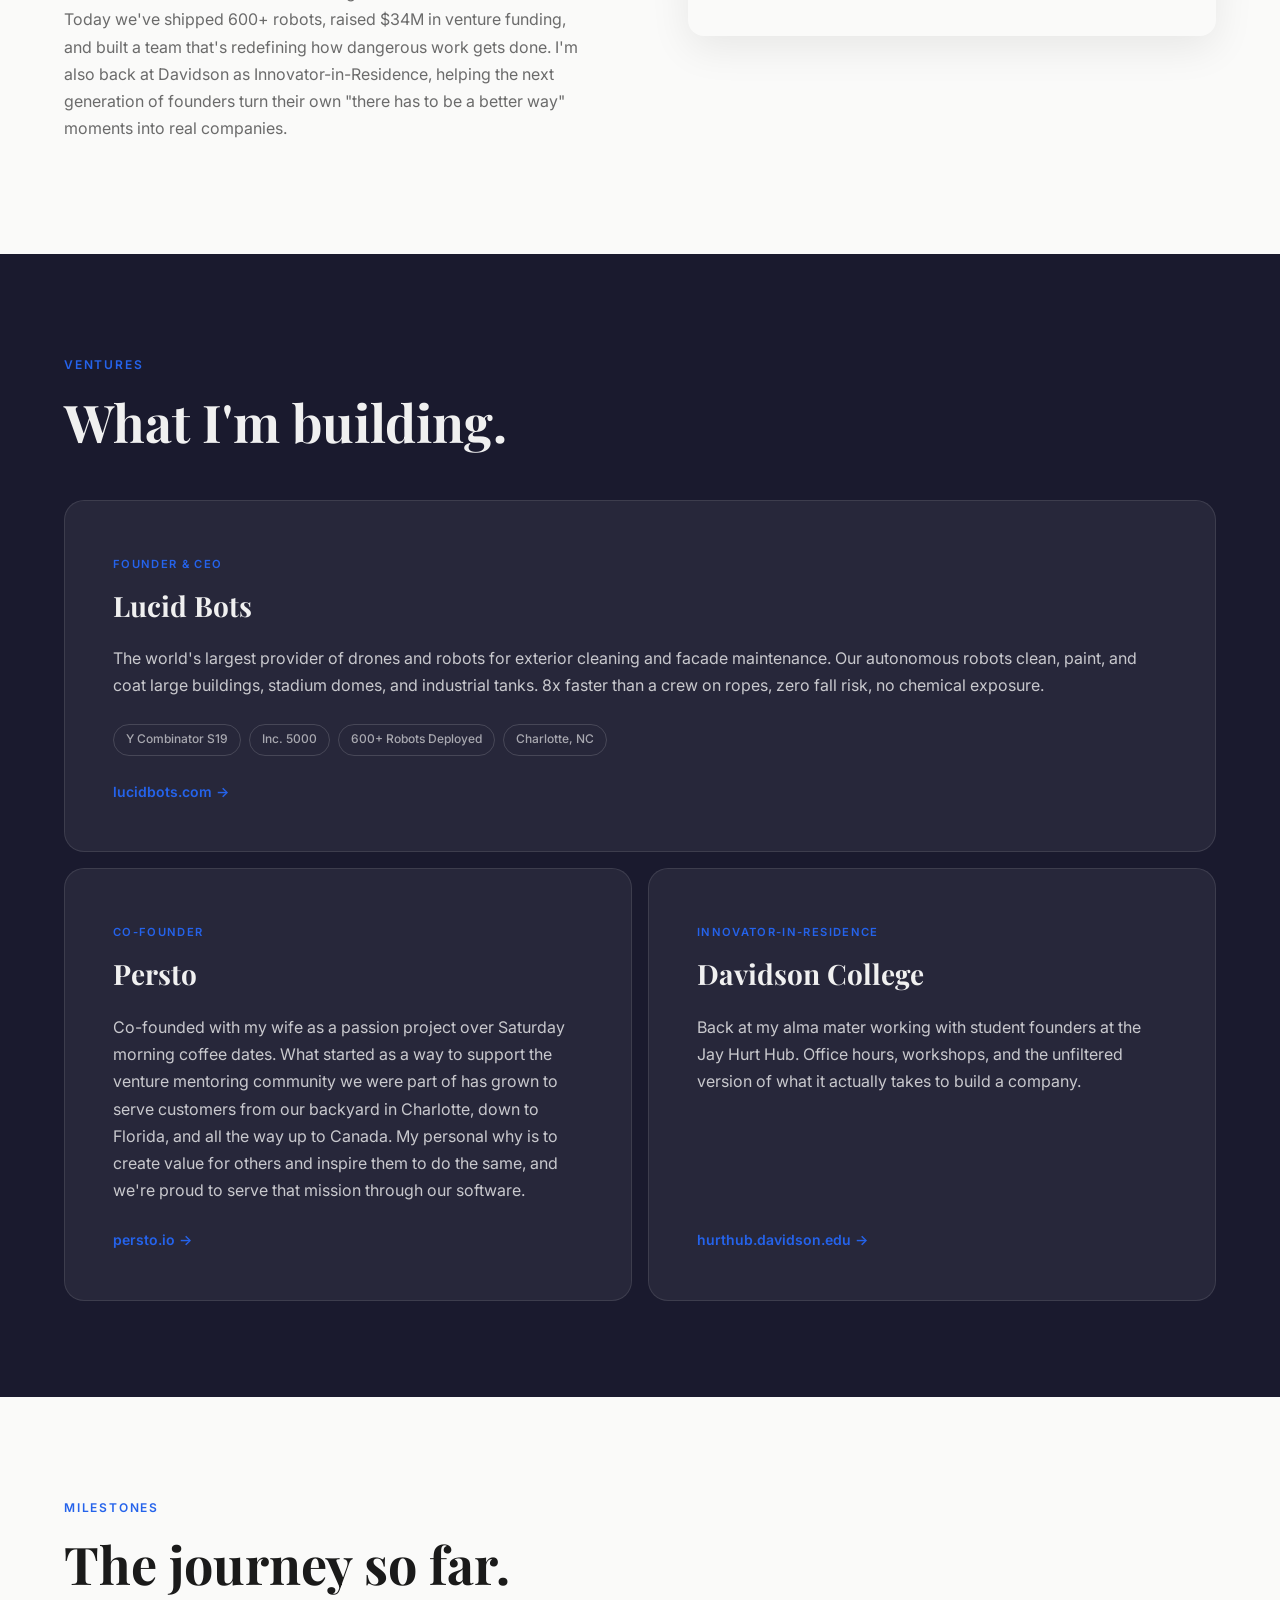
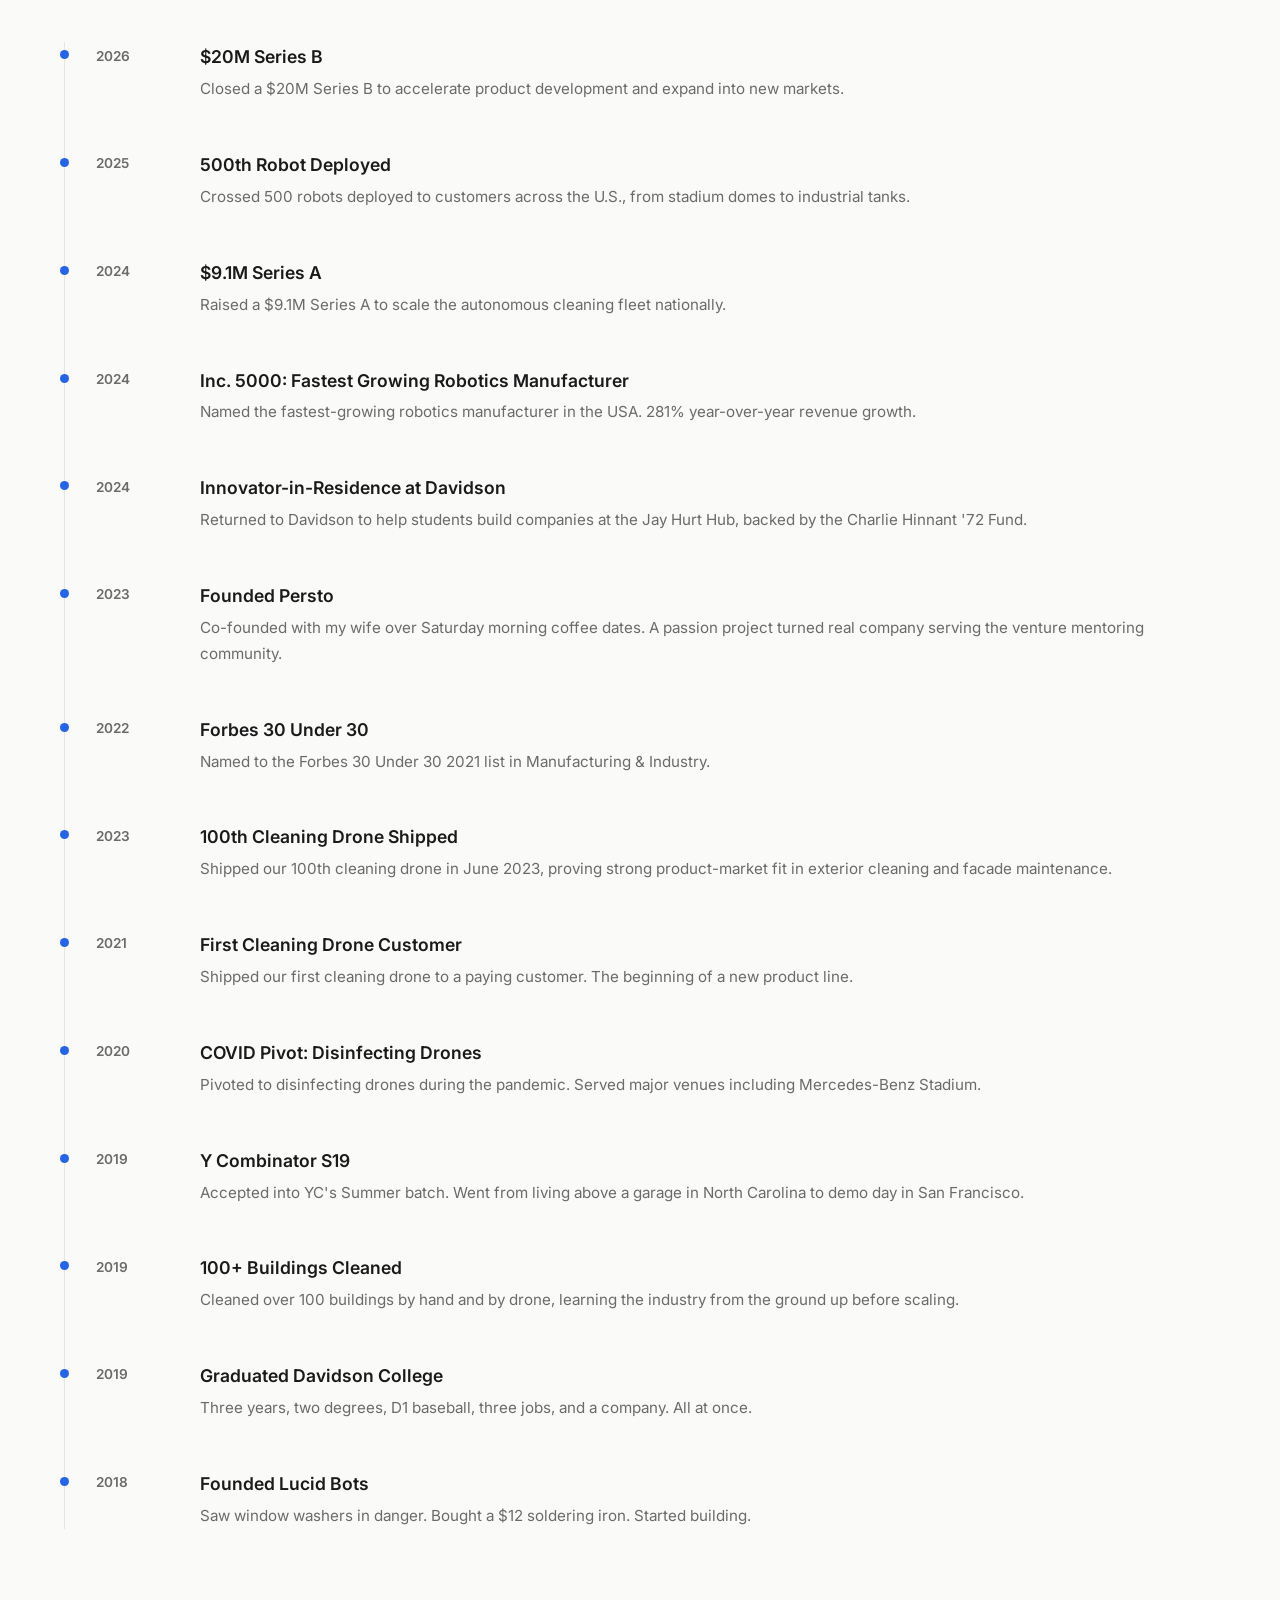
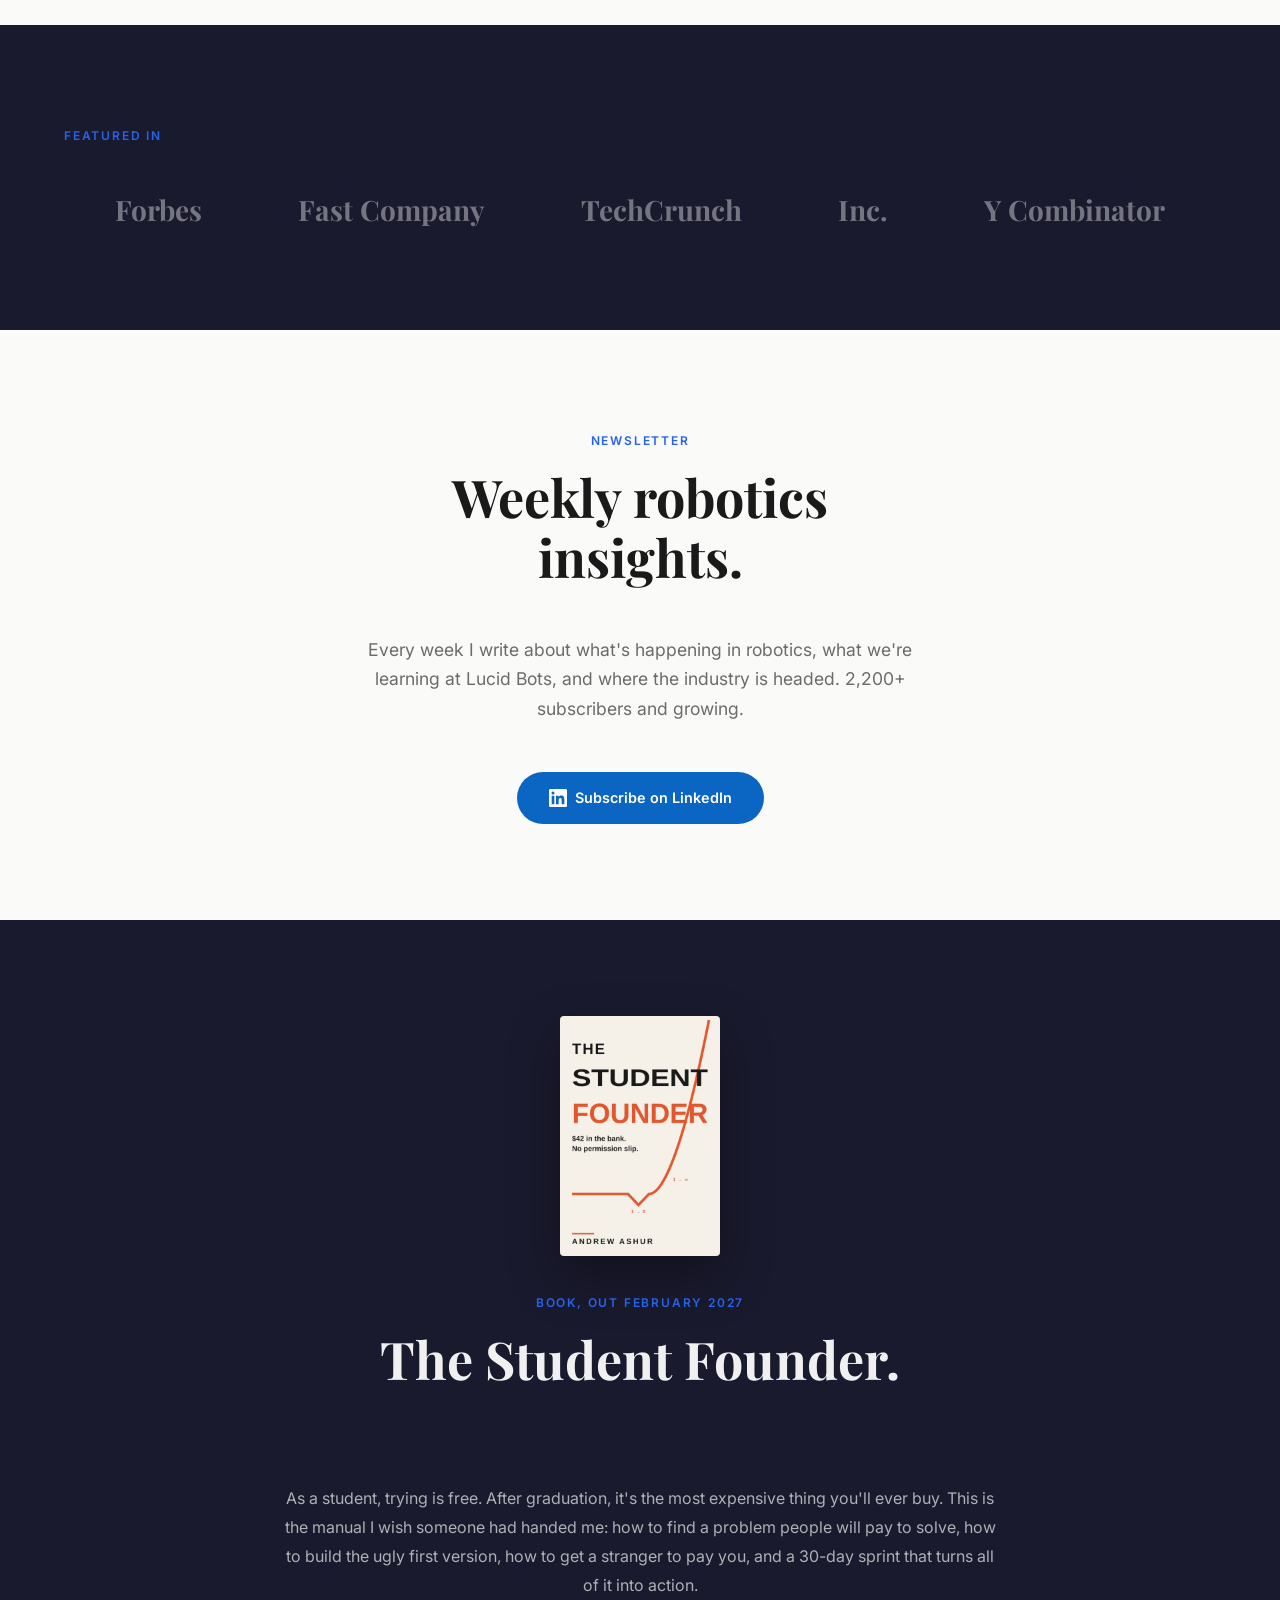
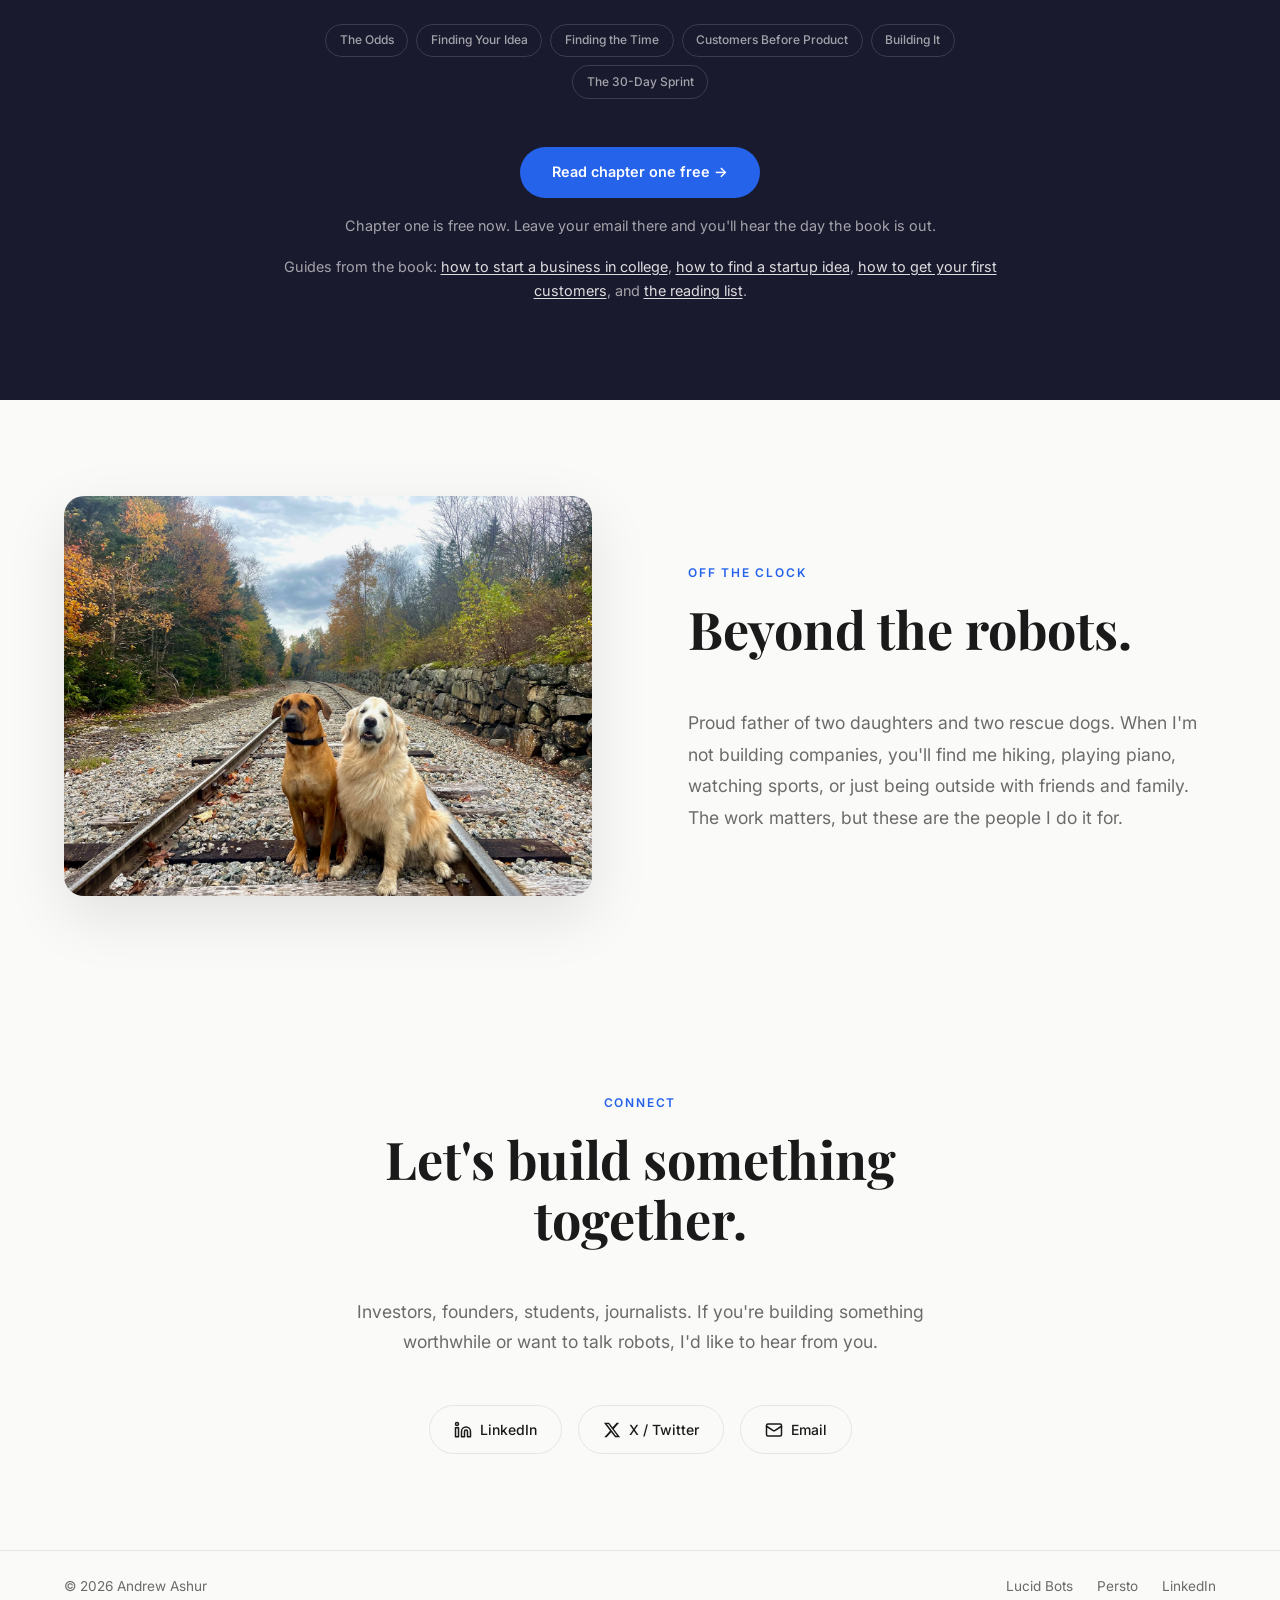
==== commit ccd454d0: "Forbes 30 Under 30: 2021, Manufacturing & Industry (per Forbes profile), not 2022 Co-Authored-By: Cl" ====
--- a/index.html
+++ b/index.html
@@ -50,7 +50,7 @@
             "@type": "CollegeOrUniversity",
             "name": "Davidson College"
         },
-        "award": ["Forbes 30 Under 30 - Manufacturing & Industry (2022)", "Inc. 5000 - Fastest Growing Robotics Manufacturer (2025)", "Y Combinator S19"],
+        "award": ["Forbes 30 Under 30 - Manufacturing & Industry (2021)", "Inc. 5000 - Fastest Growing Robotics Manufacturer (2025)", "Y Combinator S19"],
         "description": "Robotics entrepreneur, Founder & CEO of Lucid Bots, the world's largest provider of drones and robots for exterior cleaning and facade maintenance. Forbes 30 Under 30 honoree and Davidson College Innovator-in-Residence.",
         "knowsAbout": ["Robotics", "Autonomous Drones", "Exterior Cleaning Technology", "Facade Maintenance", "Entrepreneurship", "Hardware Startups", "Student Entrepreneurship"],
         "sameAs": [
@@ -303,7 +303,7 @@
                     <div class="timeline-year">2022</div>
                     <div class="timeline-content">
                         <h3>Forbes 30 Under 30</h3>
-                        <p>Named to the Forbes 30 Under 30 list in Manufacturing & Industry.</p>
+                        <p>Named to the Forbes 30 Under 30 2021 list in Manufacturing & Industry.</p>
                     </div>
                 </div>
                 <div class="timeline-item" role="listitem">
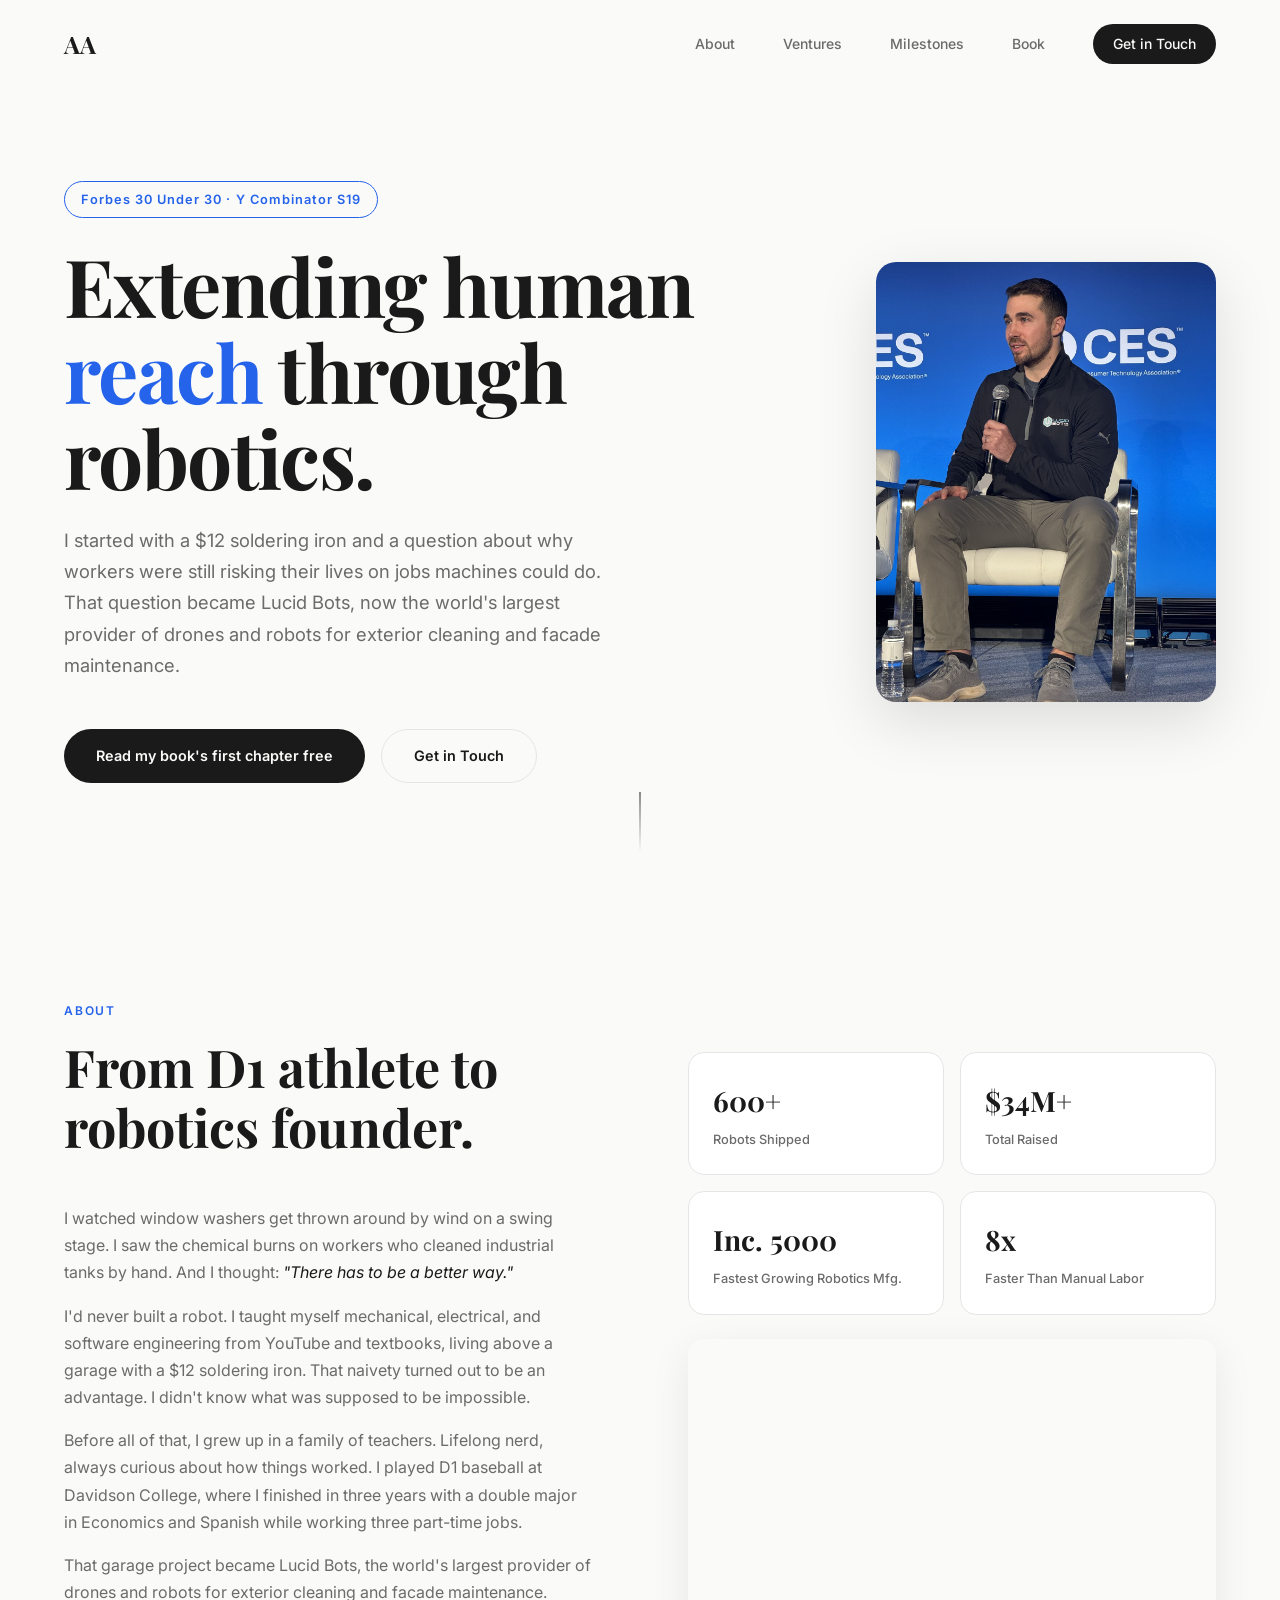
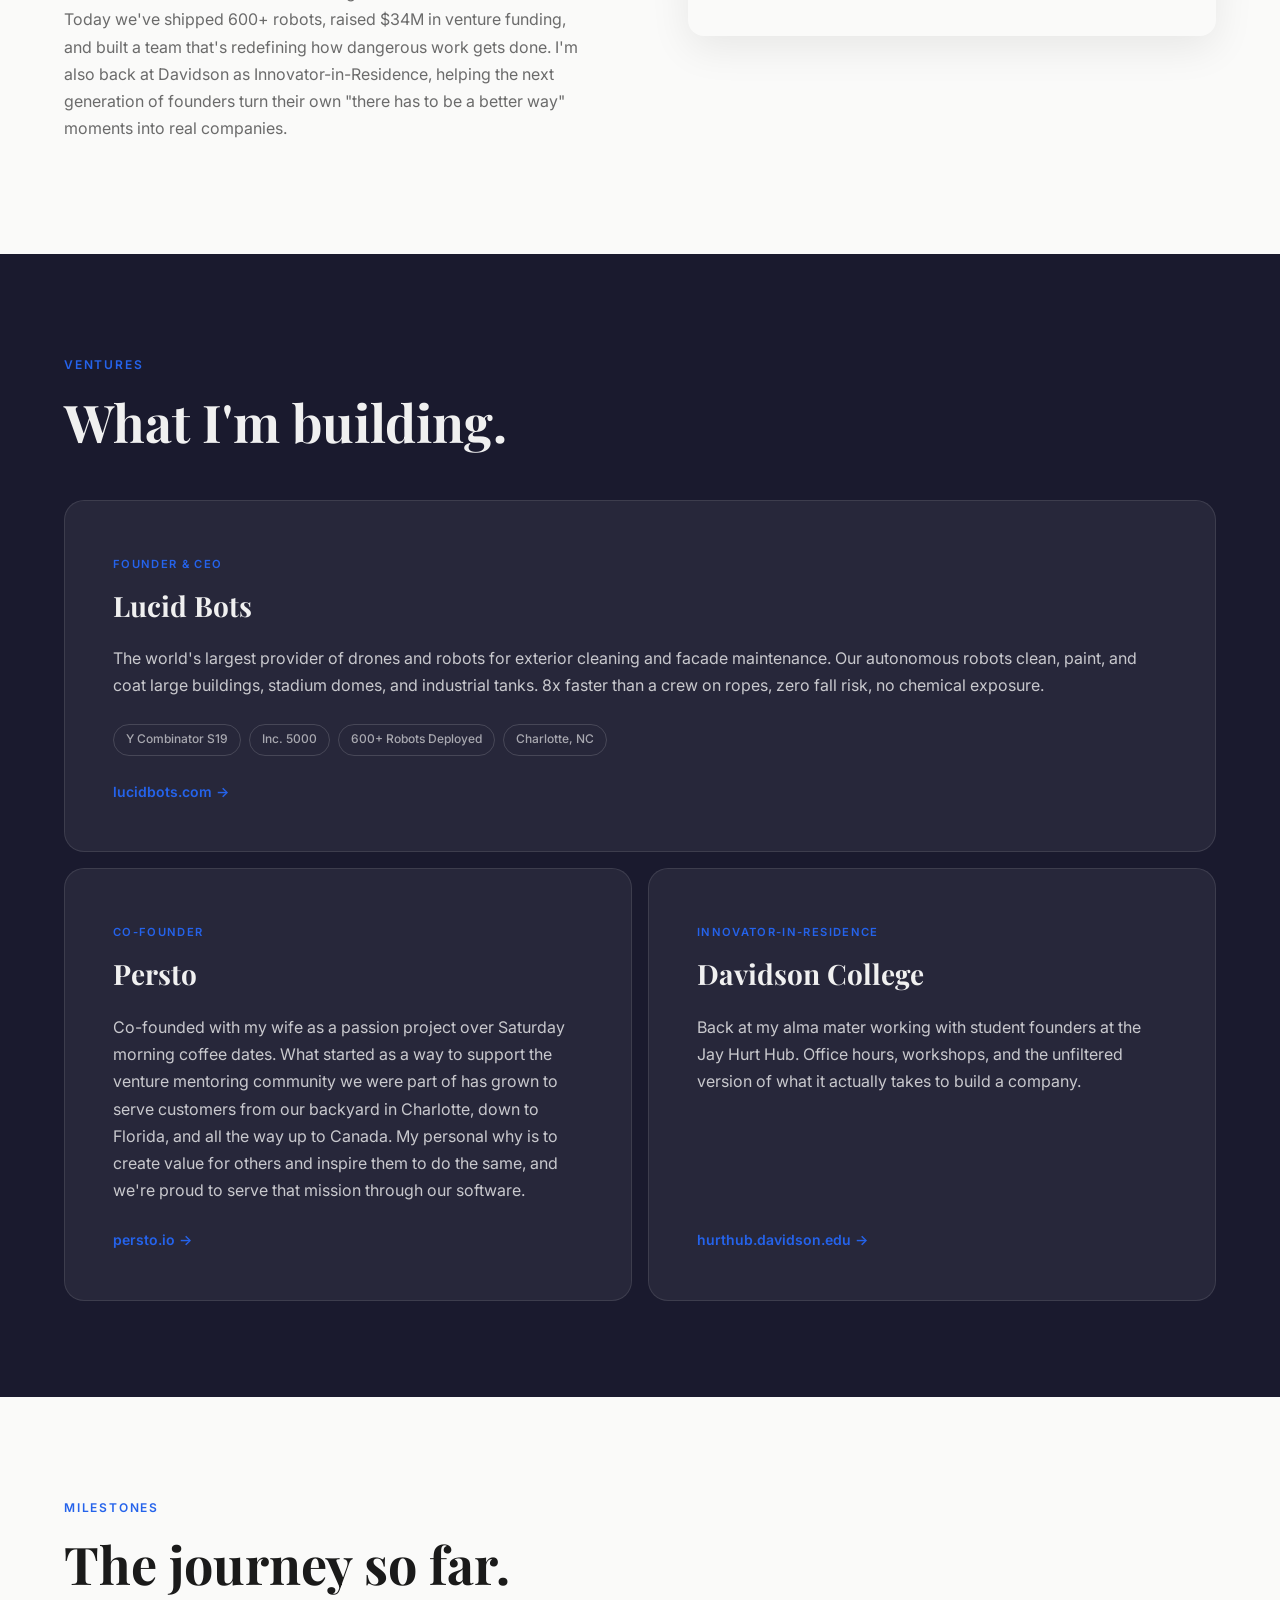
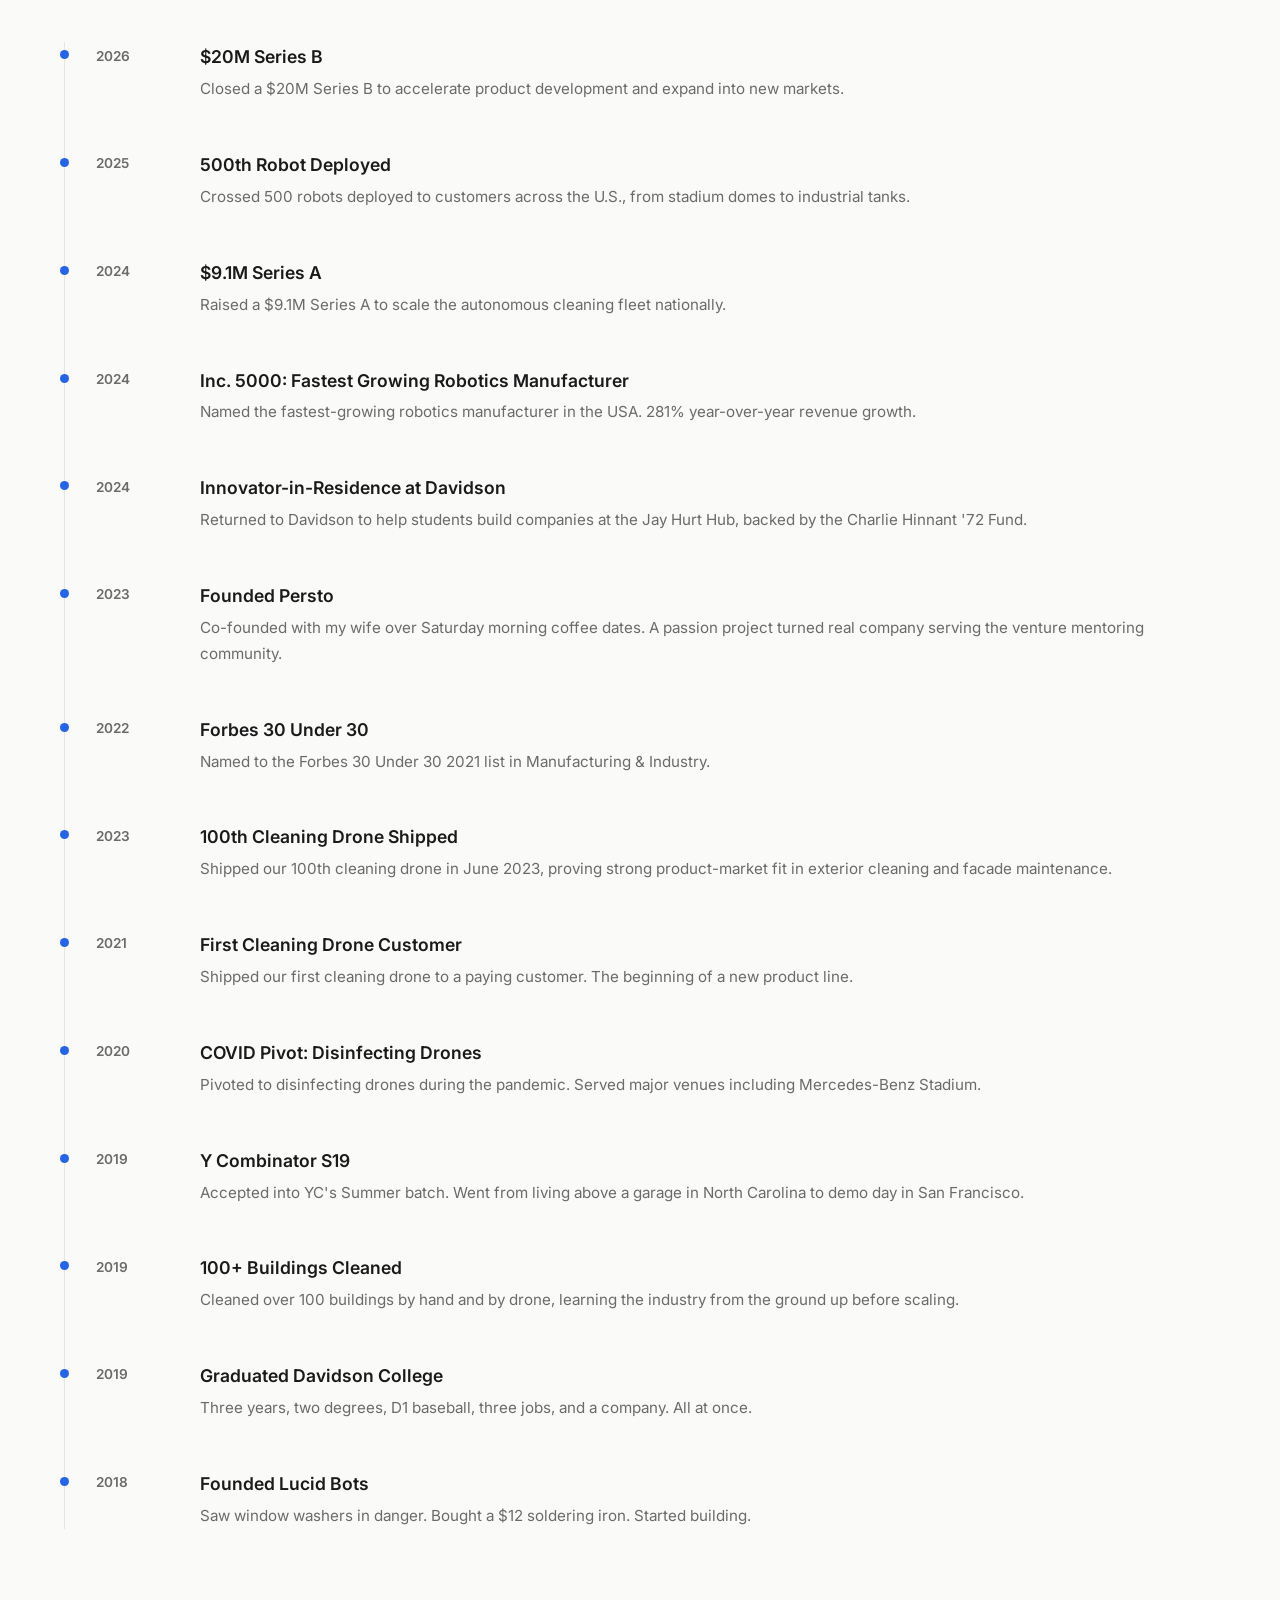
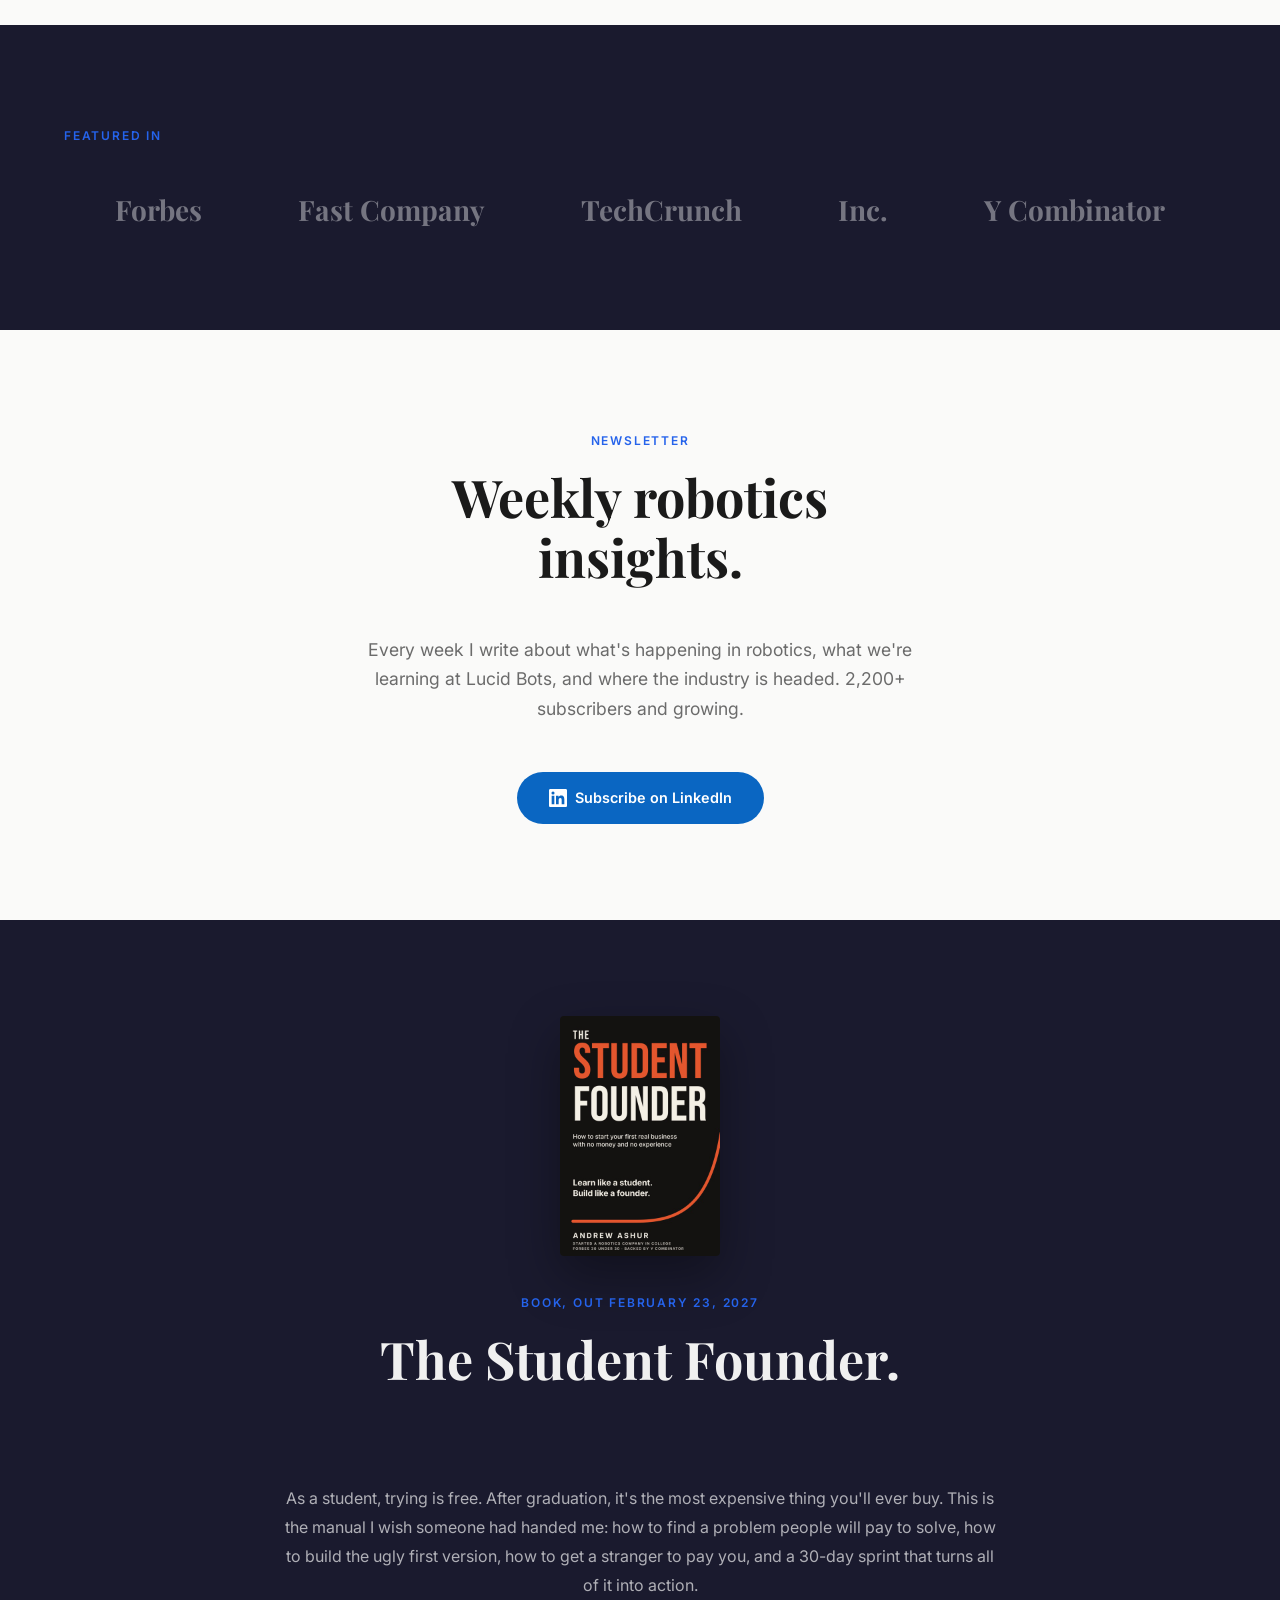
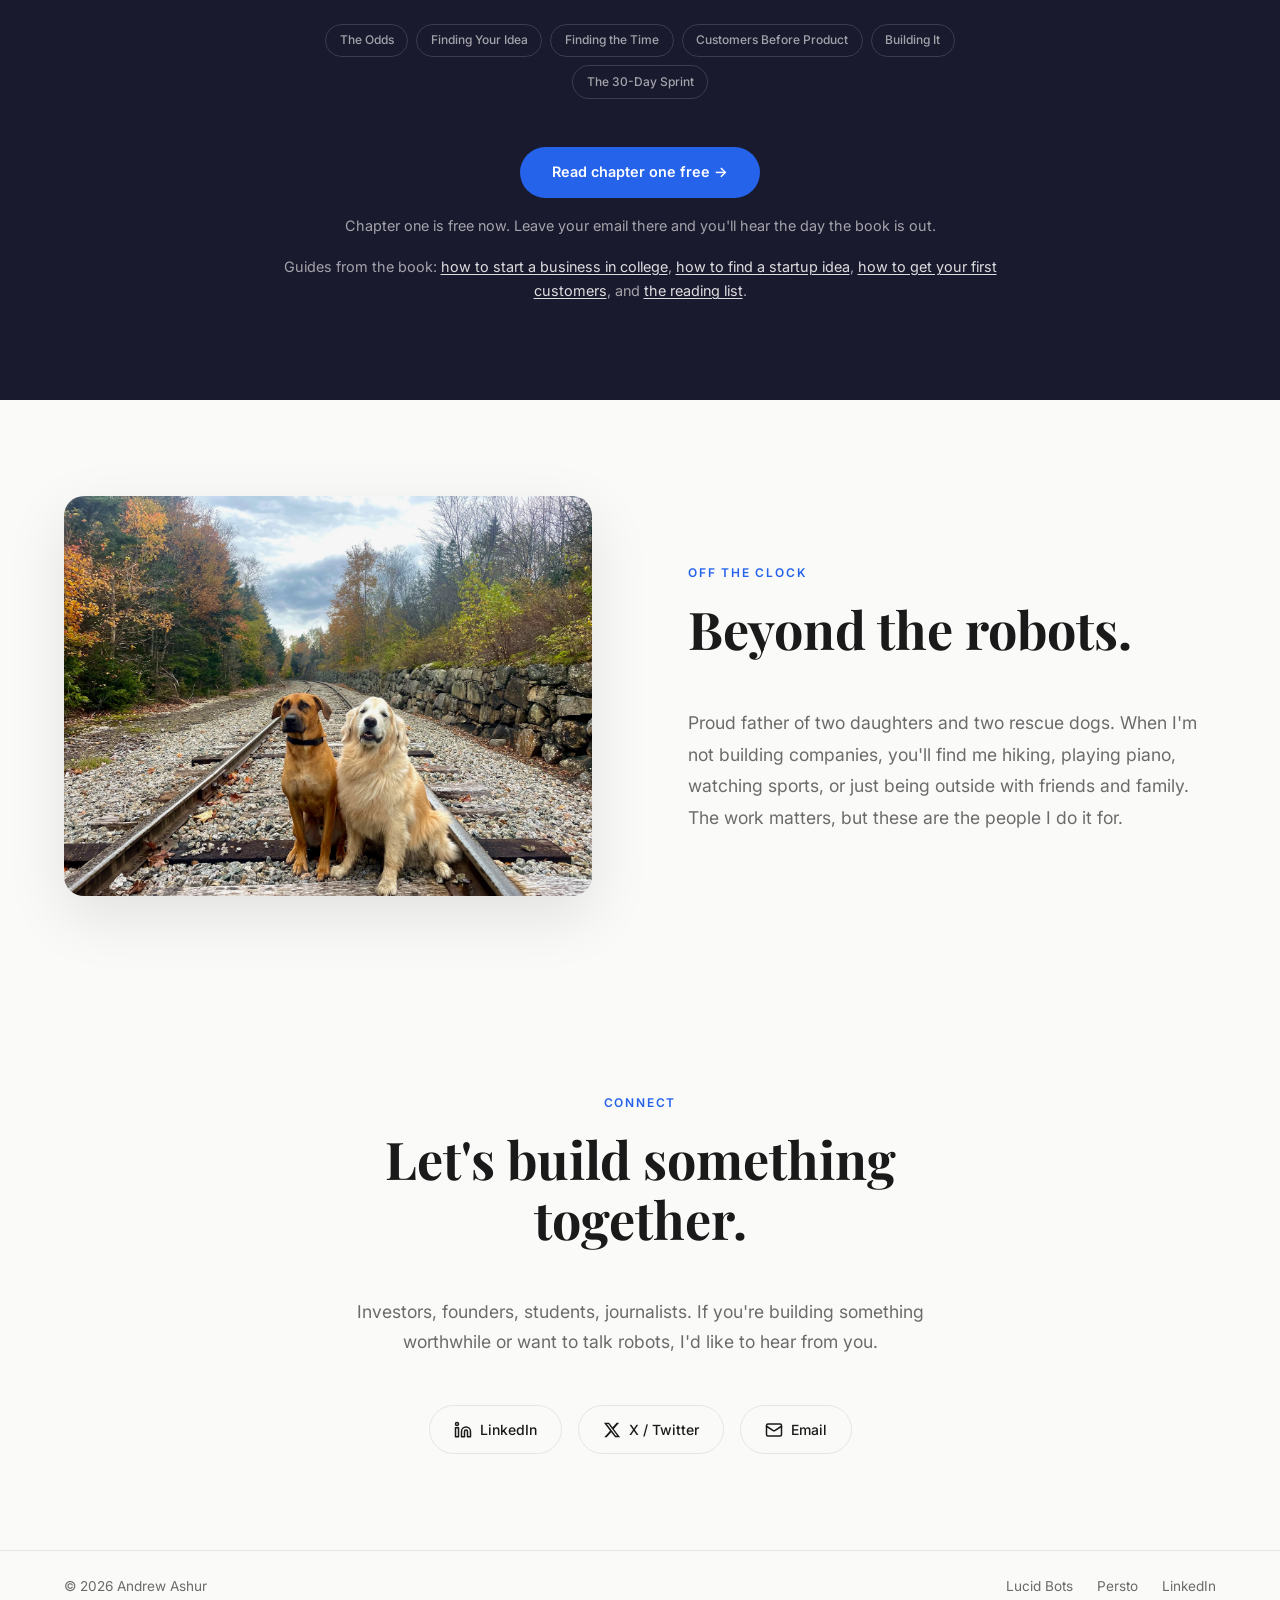
==== commit bcdc3f01: "Book: new subtitle, cover and February 23, 2027 release date Co-Authored-By: Claude Fable 5.2 <norep" ====
--- a/index.html
+++ b/index.html
@@ -68,10 +68,10 @@
         "@context": "https://schema.org",
         "@type": "Book",
         "name": "The Student Founder",
-        "alternateName": "Why Your Student Years Are the Best Time to Build Something Real",
+        "alternateName": "How to Start Your First Real Business with No Money and No Experience",
         "url": "https://www.thestudentfounder.com/",
         "author": { "@id": "https://www.andrewashur.com/#person" },
-        "description": "How to start a real business as a student, by Andrew Ashur. Out February 2027.",
+        "description": "How to start your first real business with no money and no experience, by Andrew Ashur. Out February 23, 2027.",
         "about": ["Student entrepreneurship", "Starting a business in college", "Startups"]
     }
     </script>
@@ -394,9 +394,9 @@
                     <img src="student-founder-cover.jpg" alt="The Student Founder, front cover" width="480" height="720" loading="lazy">
                 </a>
                 <div class="book-text">
-                    <span class="section-label">Book, out February 2027</span>
+                    <span class="section-label">Book, out February 23, 2027</span>
                     <h2 class="section-title">The Student Founder.</h2>
-                    <p class="book-subtitle">Why Your Student Years Are the Best Time to Build Something Real</p>
+                    <p class="book-subtitle">How to Start Your First Real Business with No Money and No Experience</p>
                     <p class="book-desc">As a student, trying is free. After graduation, it's the most expensive thing you'll ever buy. This is the manual I wish someone had handed me: how to find a problem people will pay to solve, how to build the ugly first version, how to get a stranger to pay you, and a 30-day sprint that turns all of it into action.</p>
                     <div class="book-chapters">
                         <span>The Odds</span>
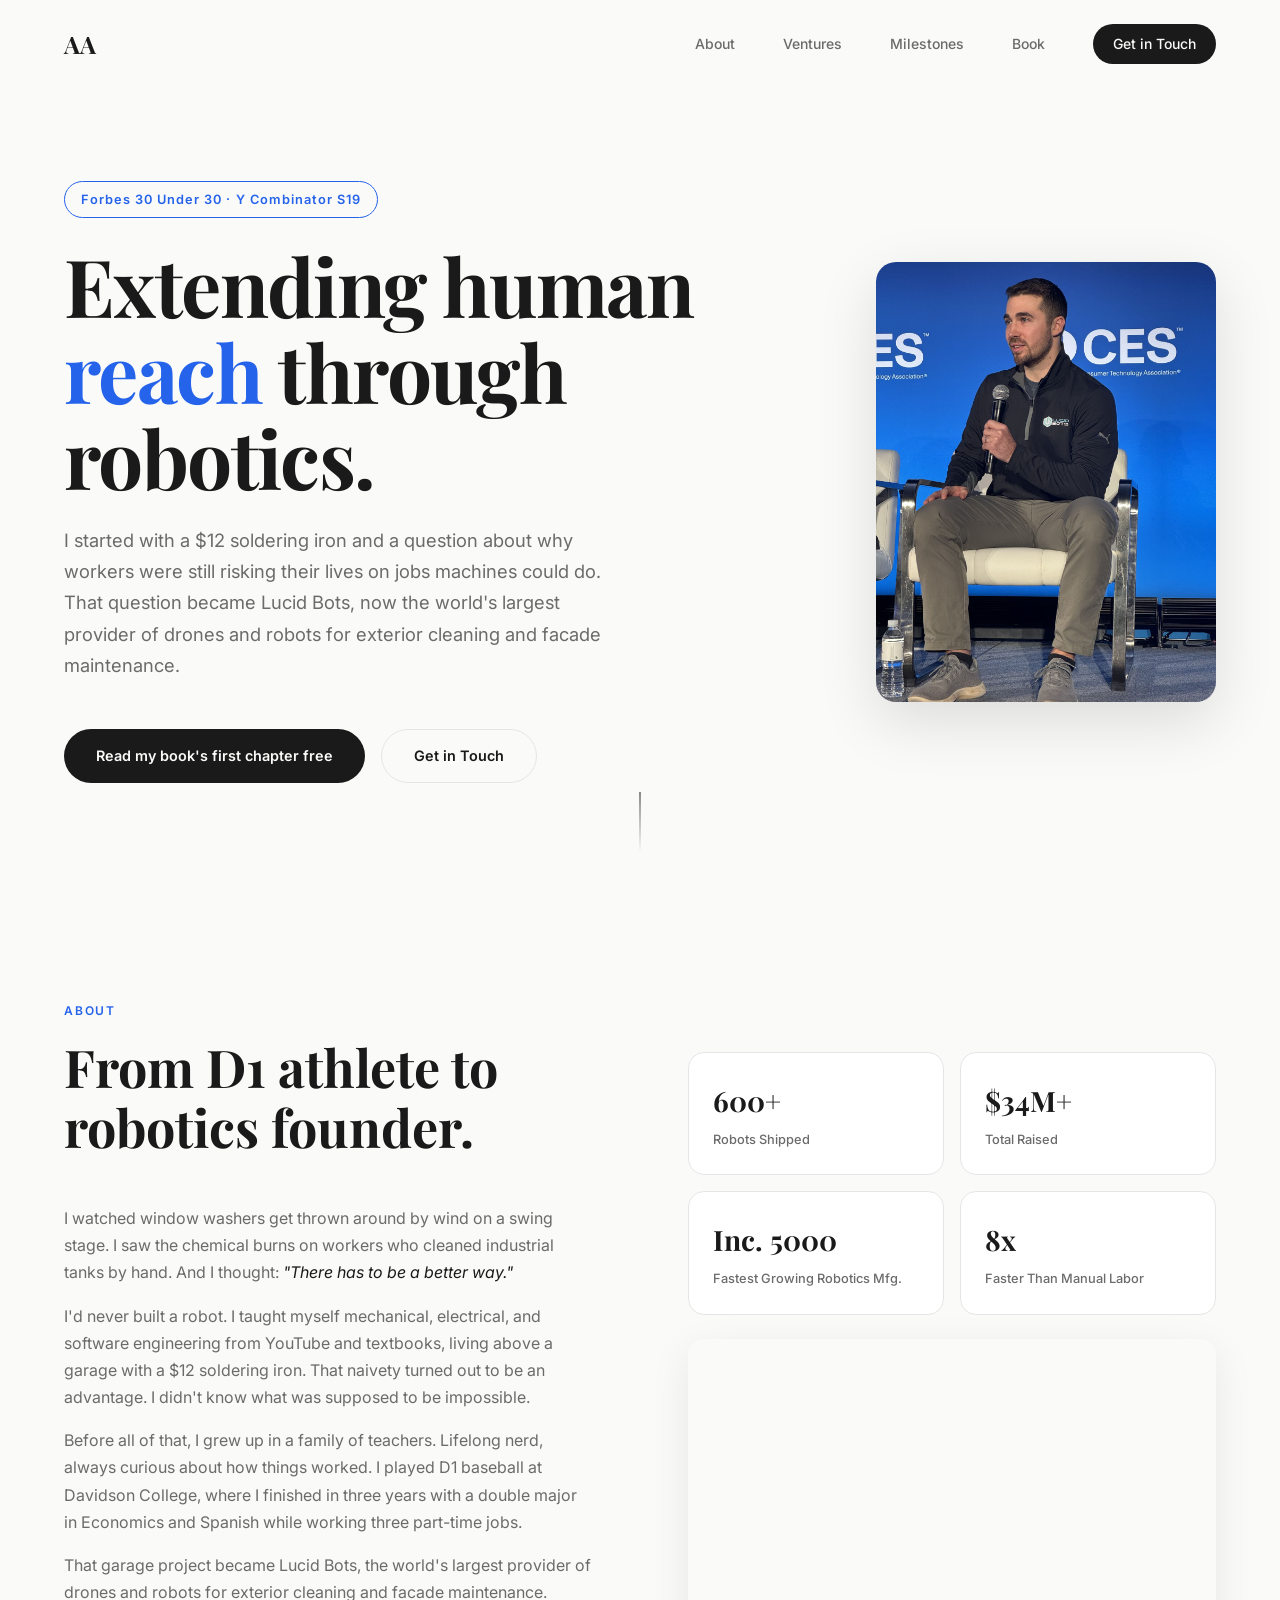
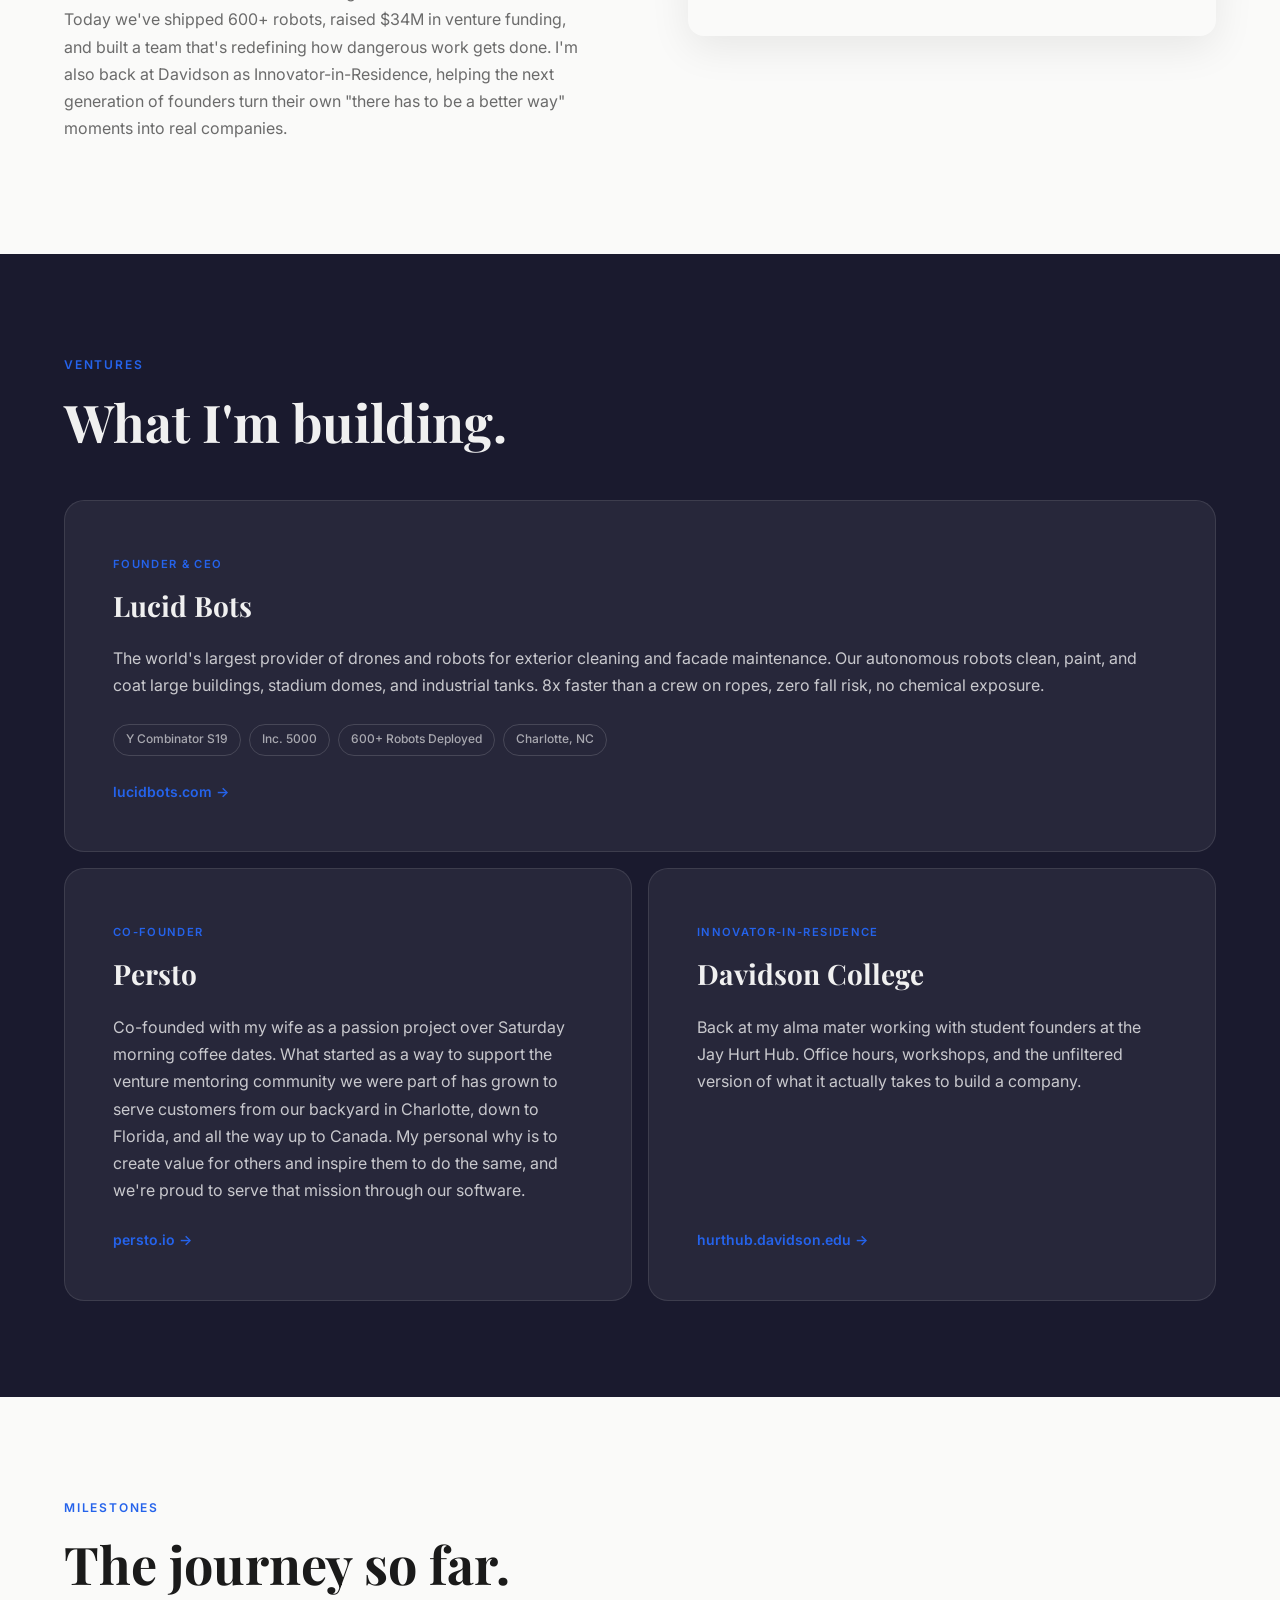
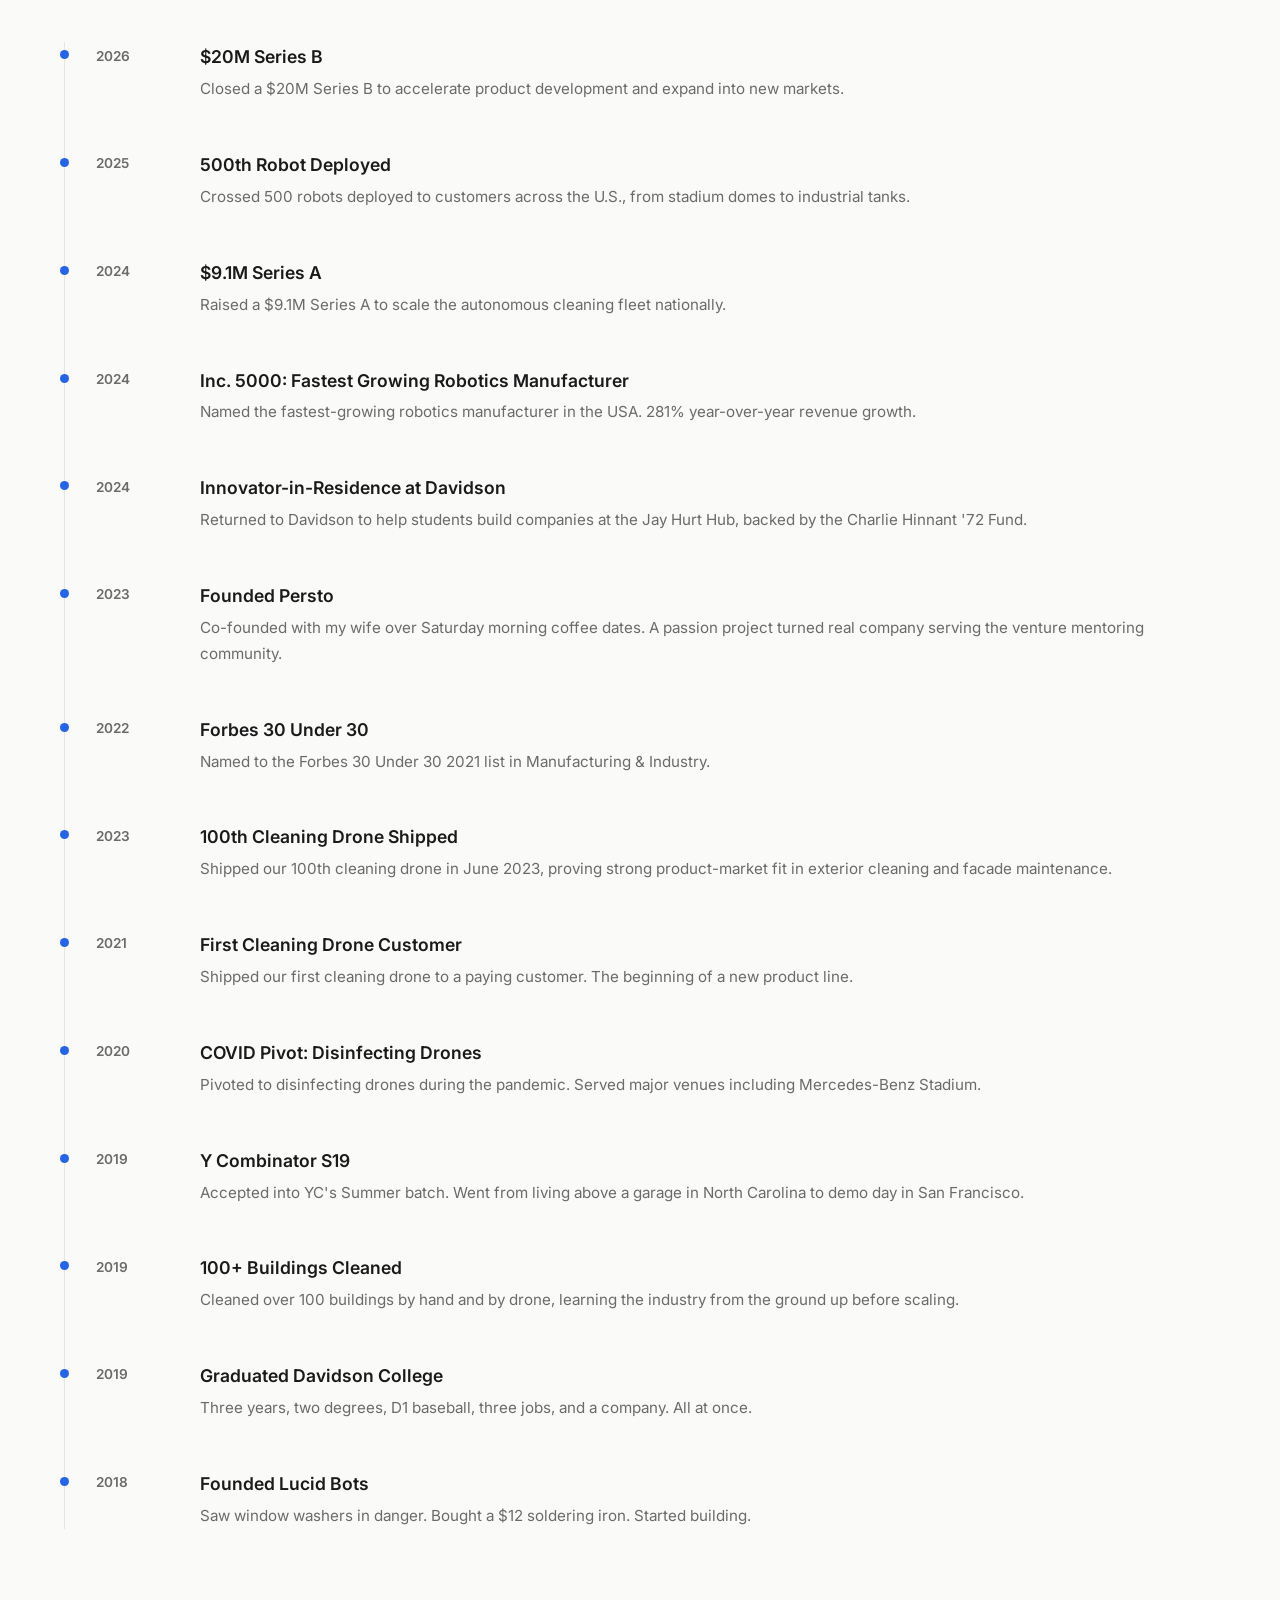
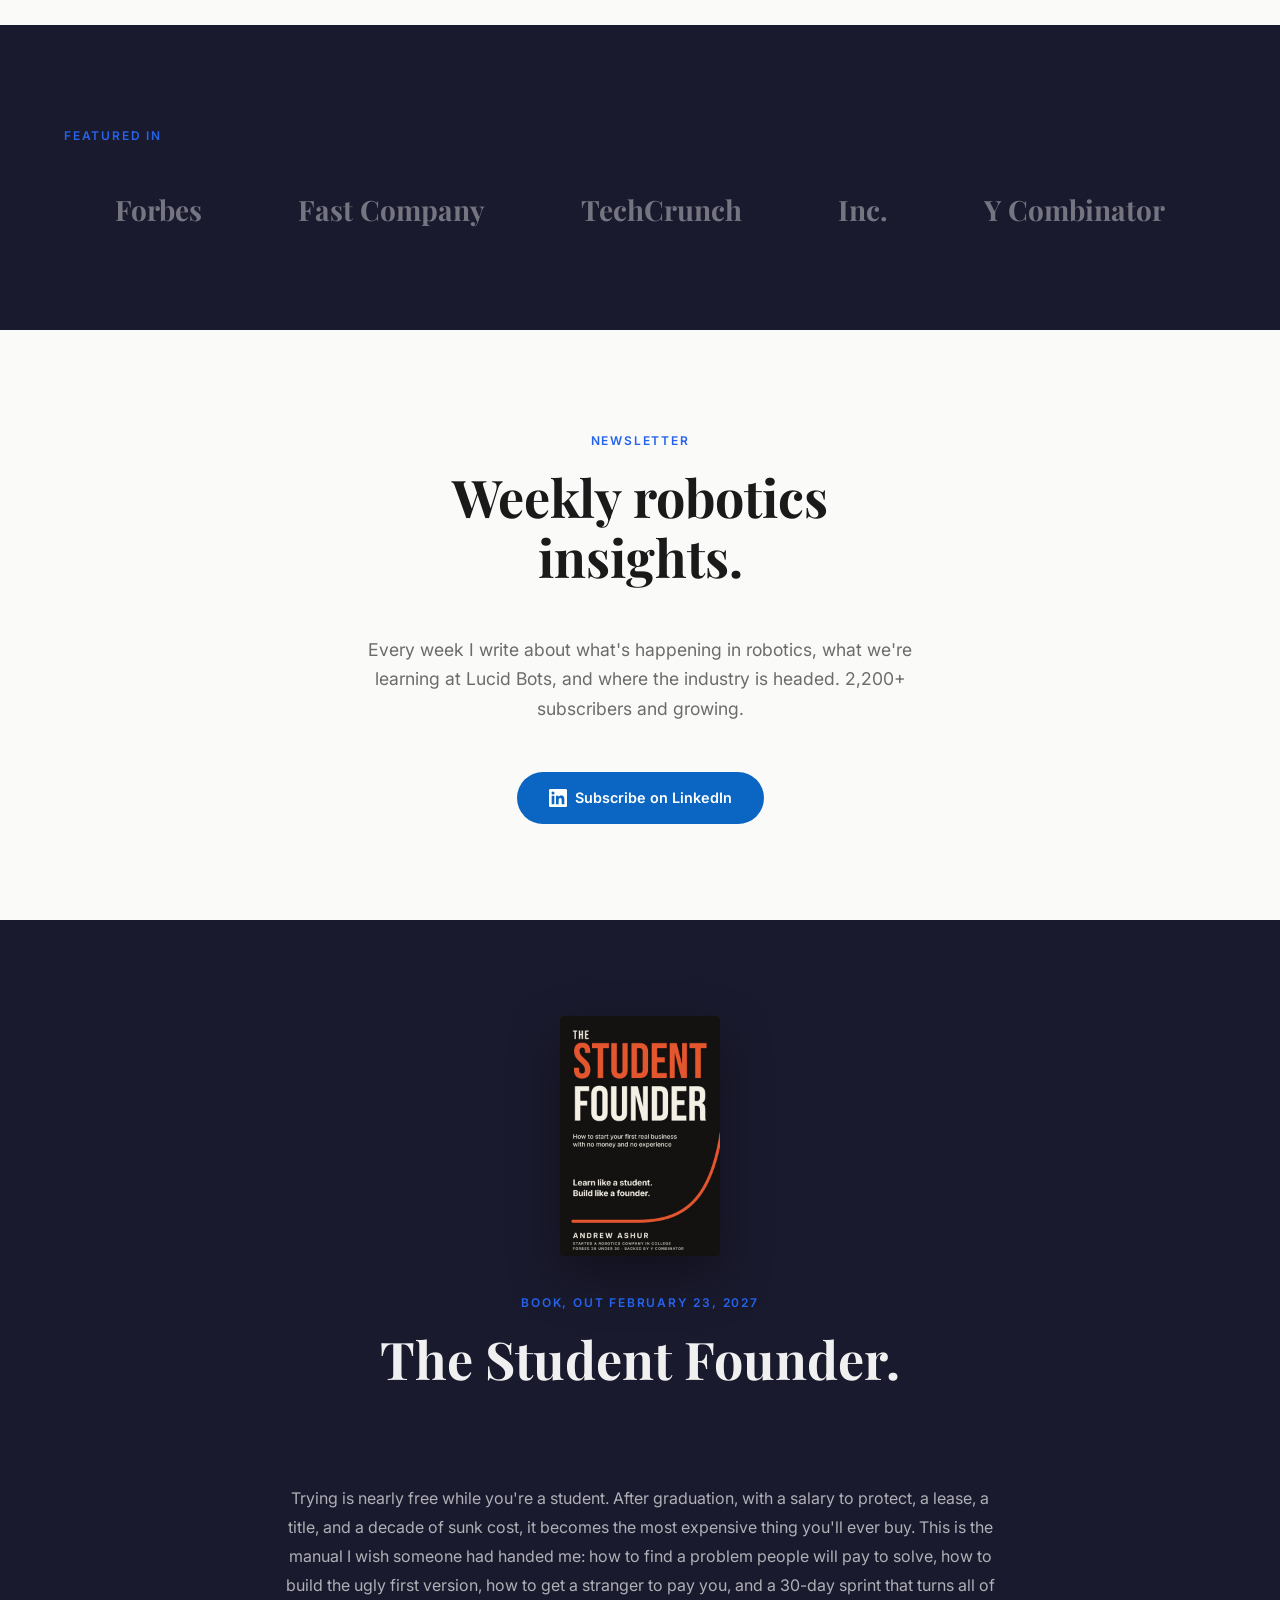
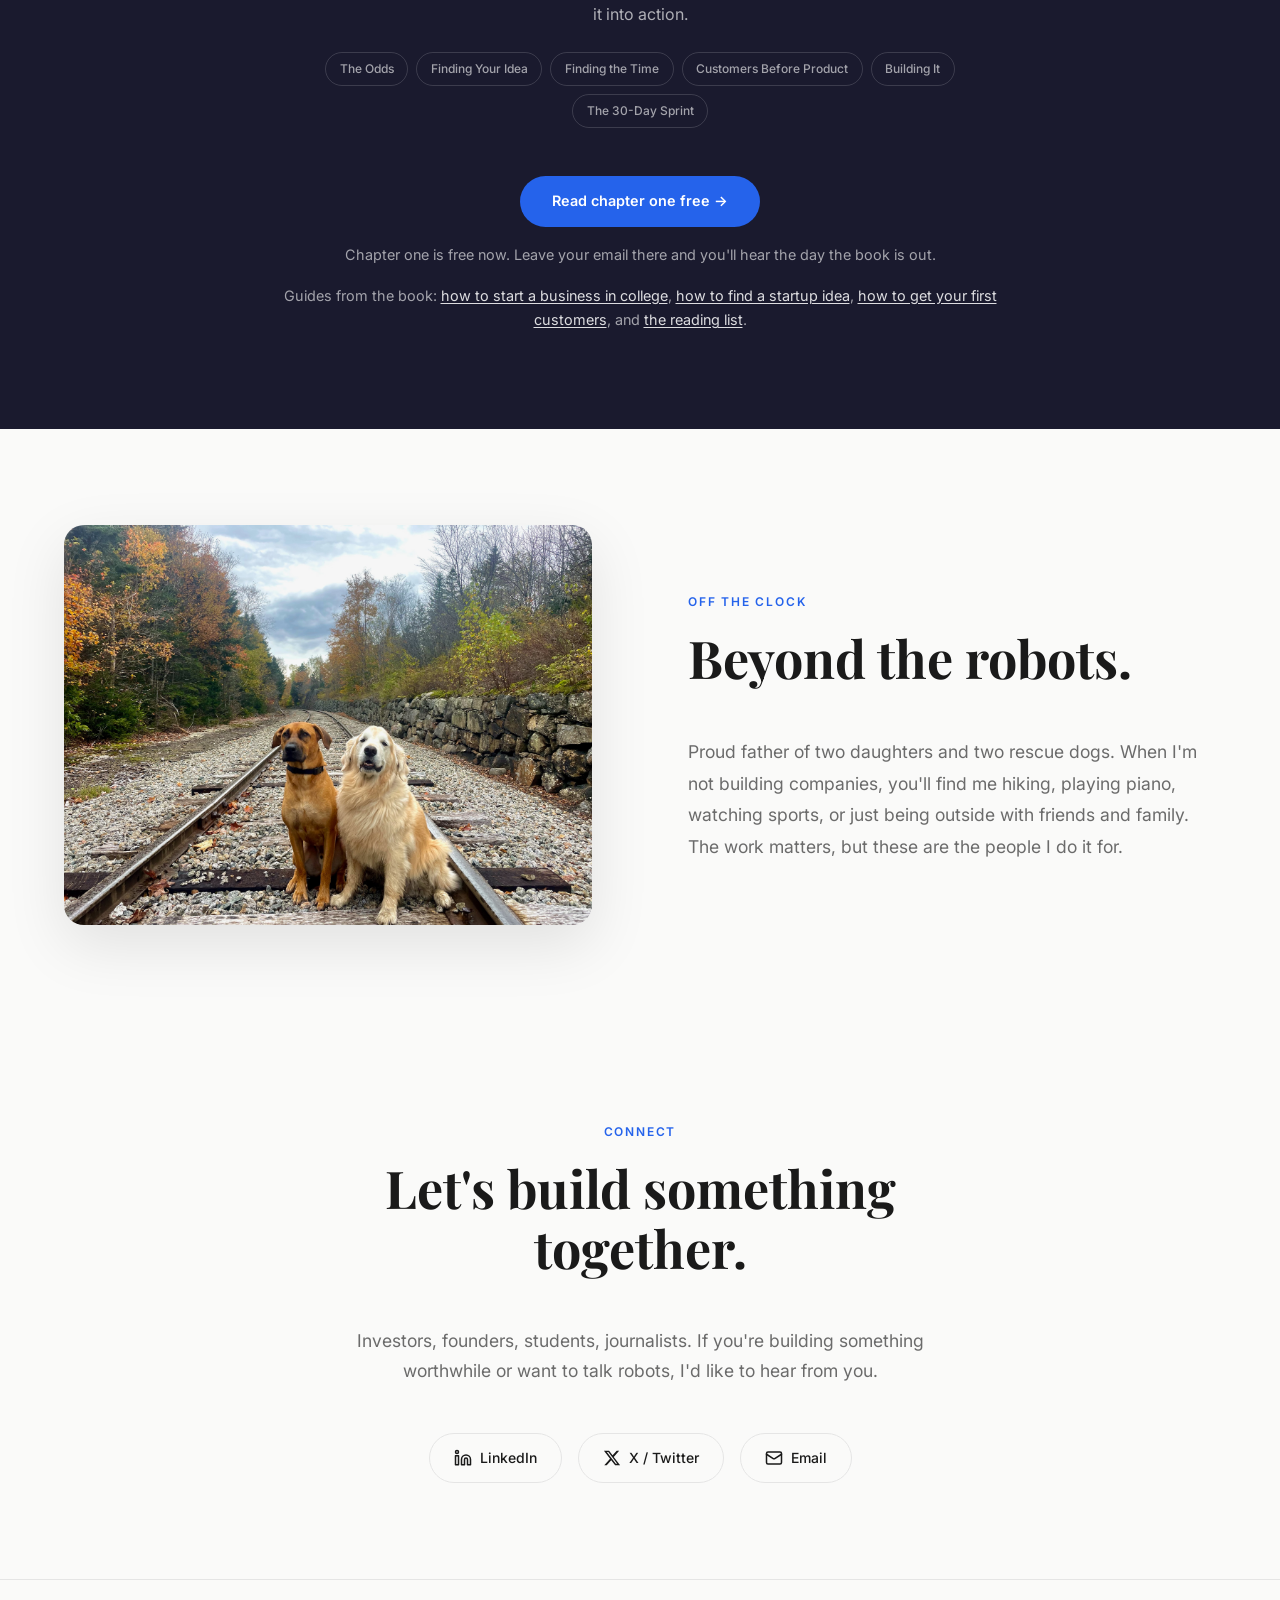
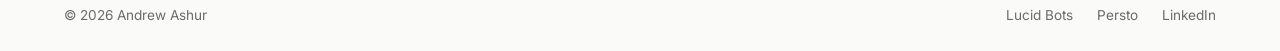
==== commit cd46509d: "Book blurb: 'nearly free' sentence from the manuscript replaces 'trying is free' Co-Authored-By: Cla" ====
--- a/index.html
+++ b/index.html
@@ -397,7 +397,7 @@
                     <span class="section-label">Book, out February 23, 2027</span>
                     <h2 class="section-title">The Student Founder.</h2>
                     <p class="book-subtitle">How to Start Your First Real Business with No Money and No Experience</p>
-                    <p class="book-desc">As a student, trying is free. After graduation, it's the most expensive thing you'll ever buy. This is the manual I wish someone had handed me: how to find a problem people will pay to solve, how to build the ugly first version, how to get a stranger to pay you, and a 30-day sprint that turns all of it into action.</p>
+                    <p class="book-desc">Trying is nearly free while you're a student. After graduation, with a salary to protect, a lease, a title, and a decade of sunk cost, it becomes the most expensive thing you'll ever buy. This is the manual I wish someone had handed me: how to find a problem people will pay to solve, how to build the ugly first version, how to get a stranger to pay you, and a 30-day sprint that turns all of it into action.</p>
                     <div class="book-chapters">
                         <span>The Odds</span>
                         <span>Finding Your Idea</span>
